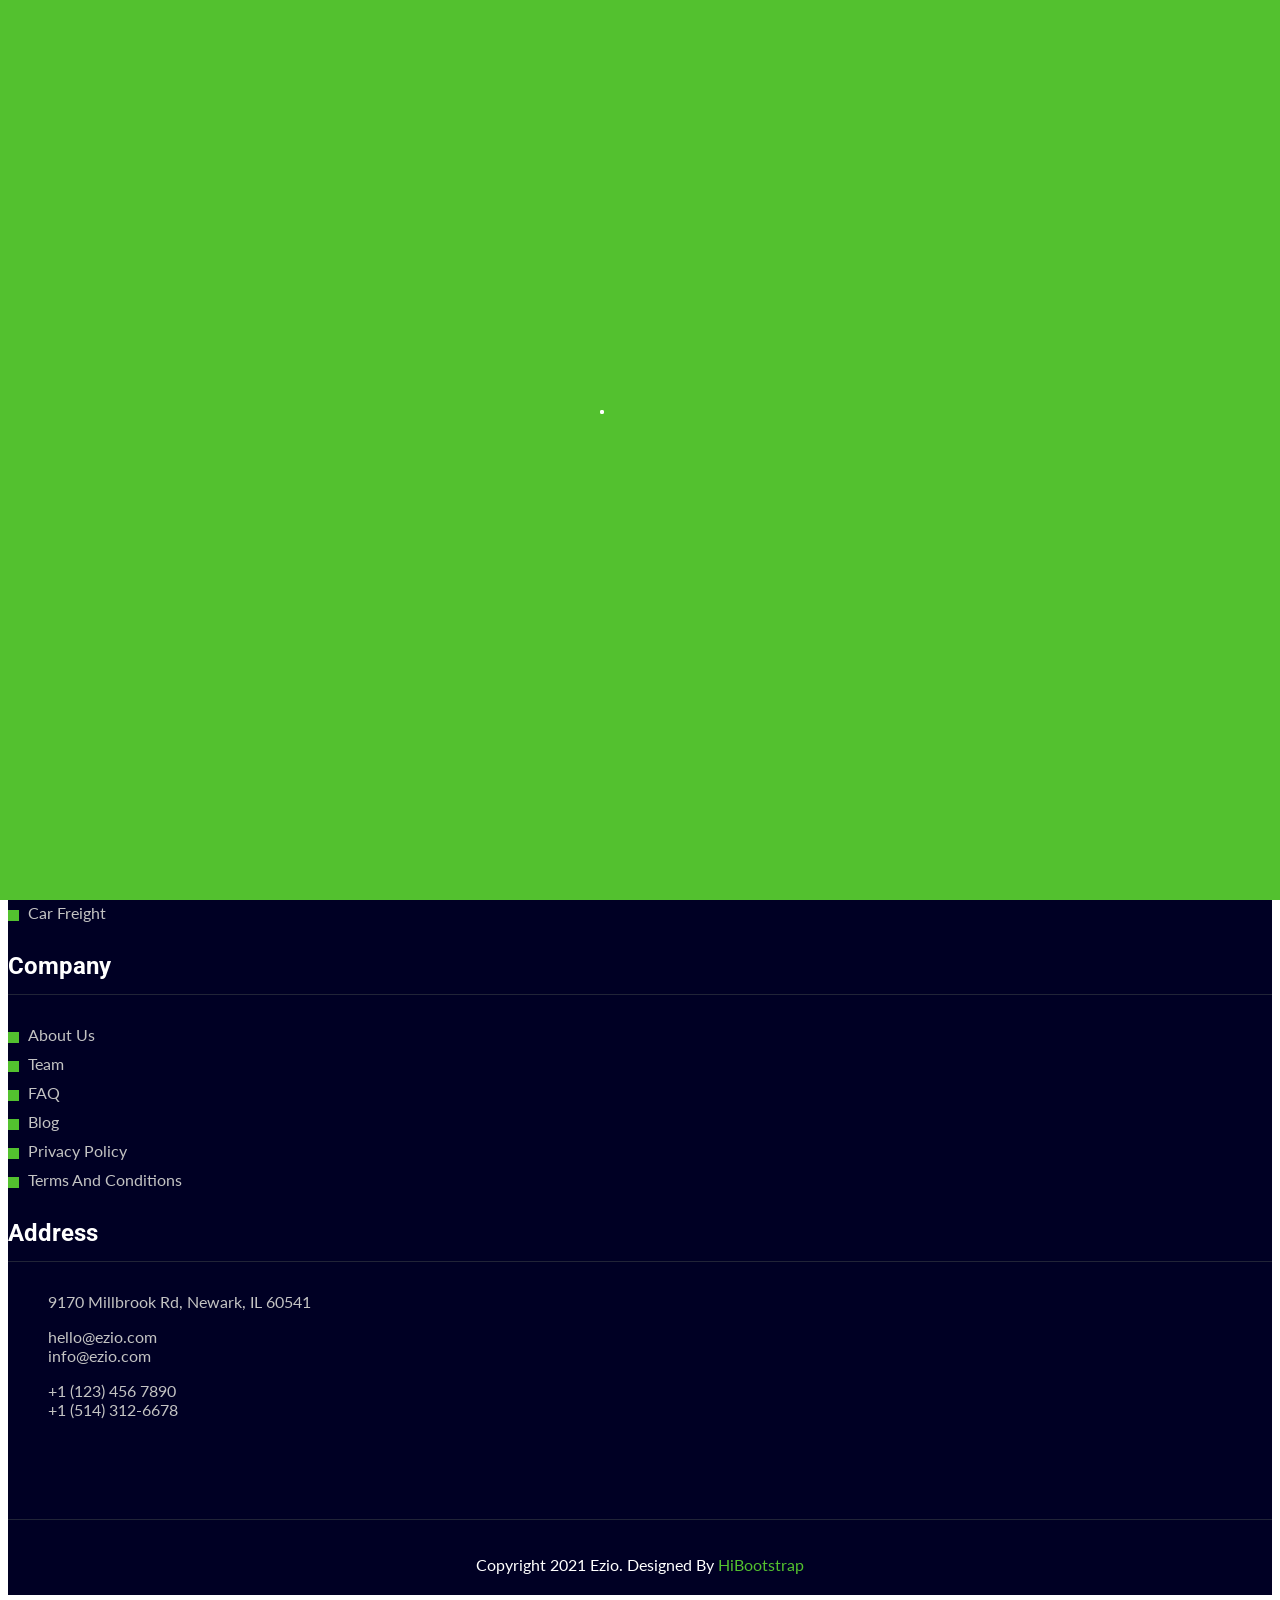
==== get-a-quote.html @ 96e4808f "Taylan Transport sitesi arsivden geri yuklendi" ====
<!doctype html>
<html lang="zxx">
    <head>
		<!-- Required meta tags -->
		<meta charset="utf-8">
		<meta name="viewport" content="width=device-width, initial-scale=1, shrink-to-fit=no">

		<!-- Bootstrap Min CSS --> 
		<link rel="stylesheet" href="assets/css/bootstrap.min.css">
		<!-- Owl Theme Default Min CSS --> 
		<link rel="stylesheet" href="assets/css/owl.theme.default.min.css">
		<!-- Owl Carousel Min CSS --> 
		<link rel="stylesheet" href="assets/css/owl.carousel.min.css">
		<!-- Animate Min CSS --> 
		<link rel="stylesheet" href="assets/css/animate.min.css">
		<!-- Boxicons Min CSS --> 
		<link rel="stylesheet" href="assets/css/boxicons.min.css"> 
		<!-- Magnific Popup Min CSS --> 
		<link rel="stylesheet" href="assets/css/magnific-popup.min.css"> 
		<!-- Flaticon CSS --> 
		<link rel="stylesheet" href="assets/css/flaticon.css">
		<!-- Meanmenu Min CSS -->
		<link rel="stylesheet" href="assets/css/meanmenu.min.css">
		<!-- Nice Select Min CSS -->
		<link rel="stylesheet" href="assets/css/nice-select.min.css">
		<!-- Odometer Min CSS-->
		<link rel="stylesheet" href="assets/css/odometer.min.css">
		<!-- Style CSS -->
		<link rel="stylesheet" href="assets/css/style.css">
		<!-- Responsive CSS -->
		<link rel="stylesheet" href="assets/css/responsive.css">
		
		<!-- Favicon -->
		<link rel="icon" type="image/png" href="assets/img/favicon.png">
		<!-- Title -->
		<title>Taylan Transpor - Logistics Company </title>
    </head>

    <body>
		<!-- Start Preloader Area -->
		<div class="preloader">
			<div class="lds-ripple">
				<div></div>
				<div></div>
			</div>
		</div>
		<!-- End Preloader Area -->
		
		<!-- Start Header Area -->
		<header class="header-area">
			<!-- Start Top Header -->
			<div class="top-header top-header-two">
				<div class="container">
					<div class="row align-items-center">
						<div class="col-lg-8 col-md-10">
							<ul class="header-left-content">
								<li>
									<i class="bx bx-home"></i>
									Budapest, Ócsai út, 1239 Hungary
								</li>
								<!--
									<li>
									<i class="bx bx-phone-call"></i>
									<a href="tel:+1-(123)-456-7890">+1 (123) 456 7890</a>
								</li> 
							     -->
								<li>
									<i class="bx bx-envelope"></i>
									<a href="mailto:info@taylantransport.com">info@taylantransport.com</a>
								</li>
							</ul>
						</div>

						<div class="col-lg-4 col-md-2">
							<div class="header-right-content">
								<ul class="flag-area">
									<li class="flag-item-top">
										<a href="#" class="flag-bar">
											<img src="assets/img/flag/en.png" alt="Image">
											<span>EN</span>
										</a>

										<ul class="flag-item-bottom">
											<li class="flag-item">
												<a href="#" class="flag-link">
													<img src="assets/img/flag/turkiye.png" alt="Image">
													TR 
												</a>
											</li>
											<li class="flag-item">
												<a href="#" class="flag-link">
													<img src="assets/img/flag/fr.png" alt="Image">
													FR
												</a>
											</li>
										</ul>
									</li>
								</ul>
							</div>
						</div>
					</div>
				</div>
			</div>
			<!-- Start Top Header -->
			
			<!-- Start Navbar Area -->
			<div class="navbar-area navbar-area-style-two">
				<div class="mobile-nav">
					<div class="container">
						<div class="mobile-menu">
							<div class="logo">
								<a href="index.html">
									<img src="assets/img/logo.png" alt="logo">
								</a>
							</div>
						</div>
					</div>
				</div>
	
				<div class="desktop-nav">
					<div class="container">
						<nav class="navbar navbar-expand-md navbar-light">
							<a class="navbar-brand" href="index.html">
								<img src="assets/img/logo.png" alt="logo">
							</a>
	
							<div class="collapse navbar-collapse mean-menu">
								<ul class="navbar-nav m-auto">
									<li class="nav-item">
										<a href="index.html" class="nav-link">Home</a>
									</li>
			
									<li class="nav-item">
										<a href="services-style-one.html" class="nav-link">Services</a>
									</li>
			
									<li class="nav-item">
										<a href="#" class="nav-link">
											Company
											<i class="bx bx-chevron-down"></i>
										</a>
			
										<ul class="dropdown-menu">
											<li class="nav-item">
												<a href="about-us.html" class="nav-link">About us</a>
											</li>
											<li class="nav-item">
												<a href="global-location.html" class="nav-link">Global Location</a>
											</li>
											<li class="nav-item">
												<a href="faq.html" class="nav-link">F.A.Q.</a>
											</li>
											<li class="nav-item">
												<a href="terms-conditions.html" class="nav-link">Terms & Conditions</a>
											</li>
										</ul>
									</li>
			
									
			
									
									<li class="nav-item">
										<a href="contact-us.html" class="nav-link">Contact Us</a>
									</li>
								</ul>
								
								<div class="others-option">
									<div class="get-quote">
										<a href="get-a-quote.html" class="default-btn">
											<span>Get A Quote</span>
										</a>
									</div>
								</div>
							</div>
						</nav>
					</div>
				</div>
	
				<div class="others-option-for-responsive">
					<div class="container">
						<div class="dot-menu">
							<div class="inner">
								<div class="circle circle-one"></div>
								<div class="circle circle-two"></div>
								<div class="circle circle-three"></div>
							</div>
						</div>
						
						<div class="container">
							<div class="option-inner">
								<div class="others-option justify-content-center d-flex align-items-center">
									<div class="get-quote">
										<a href="pricing-style-two.html" class="default-btn">
											<span>Get A Quote</span>
										</a>
									</div>
								</div>
							</div>
						</div>
					</div>
				</div>
			</div>
			<!-- End Navbar Area -->
		</header>
		<!-- End Header Area -->
<!-- Start Track Area -->

<section class="contact-info-area bg-color pt-100 pb-70">
	<div class="container">
		<div class="row">
				<form id="raque_contact_form" method="post">
					<label for="name">Name:</label>
					<input type="text" id="name" name="name" required>
					<br>
					<label for="company">Company:</label>
					<input type="text" id="company" name="company" required>
					<br>
					<label for="email">Email:</label>
					<input type="email" id="email" name="email" required>
					<br>
					<label for="product_info">Product Information:</label>
					<textarea id="product_info" name="product_info" required></textarea>
					<br>
					<label for="from_location">From Location:</label>
					<select id="from_location" name="from_location" required>
						<option value="">Select a location</option>
						<option value="paris">Paris</option>
						<option value="berlin">Berlin</option>
						<option value="london">London</option>
						<option value="rome">Rome</option>
					</select>
					<br>
					<label for="to_location">To Location:</label>
					<select id="to_location" name="to_location" required>
						<option value="">Select a location</option>
						<option value="paris">Paris</option>
						<option value="berlin">Berlin</option>
						<option value="london">London</option>
						<option value="rome">Rome</option>
					</select>
					<br>
					<label for="product_type">Product Type:</label>
					<select id="product_type" name="product_type" required>
						<option value="">Select a product type</option>
						<option value="ADR">ADR</option>
						<option value="FRIGO">FRIGO</option>
						<option value="normal">Normal</option>
					</select>
					<br><br>
					<input type="submit" id="submit" value="Submit">
				</form>
		
	</div>
	</div>
</section>
<!-- End Track Area -->
<!-- Start Footer Area -->
<footer class="footer-area pt-100 pb-70">
    <div class="container">
        <div class="row">
            <div class="col-lg-3 col-md-6">
                <div class="single-footer-widget">
                    <a href="index.html" class="logo">
                        <img src="assets/img/logo.png" alt="Image">
                    </a>

                    <p>Lorem ipsum dolor sit amet, consec tetur adipiscing elit, sed do eiusmod tempor incididunt ut labore et dolore magna aliqua consec.</p>

                    <ul class="social-icon">
                        <li>
                            <a href="#">
                                <i class="bx bxl-facebook"></i>
                            </a>
                        </li>
                        <li>
                            <a href="#">
                                <i class="bx bxl-instagram"></i>
                            </a>
                        </li>
                        <li>
                            <a href="#">
                                <i class="bx bxl-linkedin-square"></i>
                            </a>
                        </li>
                        <li>
                            <a href="#">
                                <i class="bx bxl-twitter"></i>
                            </a>
                        </li>
                    </ul>
                </div>
            </div>

            <div class="col-lg-3 col-md-6">
                <div class="single-footer-widget">
                    <h3>Services</h3>

                    <ul class="import-link">
                        <li>
                            <a href="#">Sea Freight</a>
                        </li>
                        <li>
                            <a href="#">Air Freight</a>
                        </li>
                        <li>
                            <a href="#">Road Freight</a>
                        </li>
                        <li>
                            <a href="#">Local Delivery</a>
                        </li>
                        <li>
                            <a href="#">Bus Freight</a>
                        </li>
                        <li>
                            <a href="#">Car Freight</a>
                        </li>
                    </ul>
                </div>
            </div>

            <div class="col-lg-3 col-md-6">
                <div class="single-footer-widget">
                    <h3>Company</h3>

                    <ul class="import-link">
                        <li>
                            <a href="about-us.html">About Us</a>
                        </li>
                        <li>
                            <a href="team.html">Team</a>
                        </li>
                        <li>
                            <a href="faq.html">FAQ</a>
                        </li>
                        <li>
                            <a href="blog-column-one.html">Blog</a>
                        </li>
                        <li>
                            <a href="privacy-policy.html">Privacy Policy</a>
                        </li>
                        <li>
                            <a href="terms-conditions.html">Terms And Conditions</a>
                        </li>
                    </ul>
                </div>
            </div>

            <div class="col-lg-3 col-md-6">
                <div class="single-footer-widget">
                    <h3>Address</h3>

                    <ul class="address">
                        <li class="location">
                            <i class="bx bxs-location-plus"></i>
                            9170 Millbrook Rd, Newark, IL 60541 
                        </li>
                        <li>
                            <i class="bx bxs-envelope"></i>
                            <a href="mailto:hello@ezio.com">hello@ezio.com</a>
                            <a href="mailto:info@ezio.com">info@ezio.com</a>
                        </li>
                        <li>
                            <i class="bx bxs-phone-call"></i>
                            <a href="tel:+1-(123)-456-7890">+1 (123) 456 7890</a>
                            <a href="tel:+1-(514)-312-6678">+1 (514) 312-6678</a>
                        </li>
                    </ul>
                </div>
            </div>
        </div>
		</div>
    </div>
</footer>
<!-- End Footer Area -->

<!-- Start Copy Right Area -->
<div class="copy-right-area">
    <div class="container">
        <p>
            Copyright <i class="bx bx-copyright"></i>2021 Ezio. Designed By
            <a href="https://hibootstrap.com/" target="_blank">HiBootstrap</a>
        </p>
    </div>
</div>
<!-- End Copy Right Area -->

<!-- Start Go Top Area -->
<div class="go-top">
    <i class="bx bx-chevrons-up"></i>
    <i class="bx bx-chevrons-up"></i>
</div>
<!-- End Go Top Area -->


<!-- Jquery Min JS -->
<script src="assets/js/jquery.min.js"></script>
<!-- Bootstrap Bundle Min JS -->
<script src="assets/js/bootstrap.bundle.min.js"></script>
<!-- Meanmenu Min JS -->
<script src="assets/js/meanmenu.min.js"></script>
<!-- Wow Min JS -->
<script src="assets/js/wow.min.js"></script>
<!-- Owl Carousel Min JS -->
<script src="assets/js/owl.carousel.min.js"></script>
<!-- Nice Select Min JS -->
<script src="assets/js/nice-select.min.js"></script>
<!-- Magnific Popup Min JS -->
<script src="assets/js/magnific-popup.min.js"></script>
<!-- Jarallax Min JS --> 
<script src="assets/js/jarallax.min.js"></script>
<!-- Appear Min JS --> 
<script src="assets/js/appear.min.js"></script>
<!-- Odometer Min JS --> 
<script src="assets/js/odometer.min.js"></script>
<!-- Smoothscroll Min JS --> 
<script src="assets/js/smoothscroll.min.js"></script>
<!-- Form Validator Min JS -->
<script src="assets/js/form-validator.min.js"></script>
<!-- Contact JS -->
<script src="assets/js/contact-form-script.js"></script>
<!-- Raque Contact Form -->
<script src="assets/js/raque_contact_form.js"></script>
<!-- Ajaxchimp Min JS -->
<script src="assets/js/ajaxchimp.min.js"></script>
<!-- Custom JS -->
<script src="assets/js/custom.js"></script>
</body>
</html>
---- assets/css/flaticon.css ----
/*
  	Flaticon icon font: Flaticon
  	Creation date: 30/09/2020 05:58
  	*/

@font-face {
  font-family: "Flaticon";
  src: url("../../assets/fonts/Flaticon.eot");
  src: url("../../assets/fonts/Flaticon.eot?#iefix") format("embedded-opentype"),
       url("../../assets/fonts/Flaticon.woff2") format("woff2"),
       url("../../assets/fonts/Flaticon.woff") format("woff"),
       url("../../assets/fonts/Flaticon.ttf") format("truetype"),
       url("../../assets/fonts/Flaticon.svg#Flaticon") format("svg");
  font-weight: normal;
  font-style: normal;
}

@media screen and (-webkit-min-device-pixel-ratio:0) {
    @font-face {
        font-family: "Flaticon";
        src: url("../../assets/fonts/Flaticon.svg#Flaticon") format("svg");
    }
}

[class^="flaticon-"]:before, [class*=" flaticon-"]:before,
[class^="flaticon-"]:after, [class*=" flaticon-"]:after {   
    font-family: Flaticon;
    font-style: normal;
}

.flaticon-24-hours-support:before { content: "\f100"; }
.flaticon-email:before { content: "\f101"; }
.flaticon-location:before { content: "\f102"; }
.flaticon-car:before { content: "\f103"; }
.flaticon-swimming-pool:before { content: "\f104"; }
.flaticon-left-arrow:before { content: "\f105"; }
.flaticon-right-arrow:before { content: "\f106"; }
.flaticon-play-button:before { content: "\f107"; }
.flaticon-user:before { content: "\f108"; }
.flaticon-calendar:before { content: "\f109"; }
.flaticon-airplane:before { content: "\f10a"; }
.flaticon-plastic-bottle:before { content: "\f10b"; }
.flaticon-road:before { content: "\f10c"; }
.flaticon-box:before { content: "\f10d"; }
.flaticon-support:before { content: "\f10e"; }
.flaticon-customer-service:before { content: "\f10f"; }
.flaticon-product-realise:before { content: "\f110"; }
.flaticon-worldwide:before { content: "\f111"; }
.flaticon-home:before { content: "\f112"; }
.flaticon-fast-delivery:before { content: "\f113"; }
.flaticon-fast-delivery-1:before { content: "\f114"; }
.flaticon-padlock:before { content: "\f115"; }
.flaticon-chronometer:before { content: "\f116"; }
.flaticon-payment-method:before { content: "\f117"; }
.flaticon-credit-card:before { content: "\f118"; }
.flaticon-time-management:before { content: "\f119"; }
.flaticon-warehouse:before { content: "\f11a"; }
.flaticon-affiliate-marketing:before { content: "\f11b"; }
.flaticon-package:before { content: "\f11c"; }
.flaticon-location-1:before { content: "\f11d"; }
.flaticon-truck:before { content: "\f11e"; }
.flaticon-shipped:before { content: "\f11f"; }
.flaticon-done:before { content: "\f120"; }
.flaticon-tick:before { content: "\f121"; }
.flaticon-boat:before { content: "\f122"; }
---- assets/css/style.css ----
/*
@File: Ezio Template Styles

* This file contains the styling for the actual template, this
is the file you need to edit to change the look of the template.

This files table contents are outlined below>>>>>

******************************************* 
** - DEFAULT AREA STYLE - **

** - Default Btn Area Style
** - Read More Area Style
** - Section Title Area Style

** - HOME PAGE STYLE - **

** - Header Area Style
** - Nav Area Style
** - Mobile Nav Area Style
** - Banner Area Style
** - About Area Style
** - Services Area Style
** - Choose Area Style
** - Counter Area Style
** - Pricing Area Style
** - Shipment Area Style
** - Testimonials Area Style
** - Client Area Style
** - Partner Area Style
** - Blog Area Style
** - Footer Top Area Style
** - Copy Right Area Style

** - OTHER STYLE AREA - **

** - Preloader Area Style
** - Go Top Style
** - Video wave Style
** - Section Title Area Style
** - Nice select Area

*******************************************
/*

/*
Default Style
============================*/
@import url("https://fonts.googleapis.com/css2?family=Lato:ital,wght@0,300;0,400;0,700;0,900;1,300;1,400&display=swap");
@import url("https://fonts.googleapis.com/css2?family=Roboto:ital,wght@0,400;0,500;0,700;0,900;1,100;1,300&display=swap");
body {
  font-size: 16px;
  font-family: "Lato", sans-serif;
  color: #555555;
}

a {
  -webkit-transition: all ease 0.5s;
  transition: all ease 0.5s;
  text-decoration: none;
  color: #555555;
}

a:hover {
  text-decoration: none;
  color: #53c12f;
}

a:focus {
  text-decoration: none;
}

button {
  outline: 0 !important;
  -webkit-box-shadow: none;
          box-shadow: none;
  border: none;
}

button:focus {
  -webkit-box-shadow: none;
          box-shadow: none;
}

.h1, .h2, .h3, .h4, .h5, .h6, h1, h2, h3, h4, h5, h6 {
  color: #000024;
  font-weight: 700;
  font-family: "Roboto", sans-serif;
}

.d-table {
  width: 100%;
  height: 100%;
}

.d-table-cell {
  vertical-align: middle;
}

p {
  font-size: 16px;
  margin-bottom: 15px;
  line-height: 1.8;
}

p:last-child {
  margin-bottom: 0;
}

img {
  max-width: 100%;
  height: auto;
}

.form-control {
  height: 50px;
  color: #53c12f;
  border: 1px solid #ebebeb;
  background-color: transparent;
  border-radius: 0;
  font-size: 16px;
  padding: 10px 20px;
  width: 100%;
}

.form-control::-webkit-input-placeholder {
  color: #676a6a;
}

.form-control:-ms-input-placeholder {
  color: #676a6a;
}

.form-control::-ms-input-placeholder {
  color: #676a6a;
}

.form-control::placeholder {
  color: #676a6a;
}

.form-control:focus {
  color: #000000;
  background-color: transparent;
  -webkit-box-shadow: unset;
          box-shadow: unset;
  outline: 0;
  border: 1px solid #53c12f;
}

.form-control:hover:focus, .form-control:focus {
  -webkit-box-shadow: unset;
          box-shadow: unset;
}

textarea.form-control {
  height: auto;
}

.ptb-100 {
  padding-top: 100px;
  padding-bottom: 100px;
}

.ptb-70 {
  padding-top: 70px;
  padding-bottom: 70px;
}

.pt-100 {
  padding-top: 100px;
}

.pb-100 {
  padding-bottom: 100px;
}

.pt-70 {
  padding-top: 70px;
}

.pb-70 {
  padding-bottom: 70px;
}

.mt-100 {
  margin-top: 100px;
}

.mt-minus-100 {
  margin-top: -100px;
}

.mt-30 {
  margin-top: 30px;
}

.mb-30 {
  margin-bottom: 30px;
}

/*
Bg-color Style*/
.bg-color {
  background-color: #f9fafb;
}

/*
Default Btn Area Style*/
.default-btn {
  font-size: 16px;
  color: #ffffff;
  padding: 15px 40px;
  line-height: 1;
  -webkit-transition: all ease 0.5s;
  transition: all ease 0.5s;
  text-align: center;
  background-color: #53c12f;
  position: relative;
  z-index: 1;
  overflow: hidden;
  display: inline-block;
  margin-bottom: -5px;
}

.default-btn span::before {
  content: "";
  position: absolute;
  top: 0;
  left: 0;
  background: -webkit-gradient(linear, left top, left bottom, from(#53c12f), to(transparent));
  background: linear-gradient(top, #53c12f, transparent);
  width: 2px;
  height: 100%;
}

.default-btn span::after {
  content: "";
  position: absolute;
  bottom: 0;
  right: 0;
  background: -webkit-gradient(linear, left bottom, left top, from(#53c12f), to(transparent));
  background: linear-gradient(bottom, #53c12f, transparent);
  width: 2px;
  height: 100%;
}

.default-btn::before {
  content: "";
  position: absolute;
  top: 0;
  left: 0;
  background: -webkit-gradient(linear, right top, left top, from(#53c12f), to(transparent));
  background: linear-gradient(right, #53c12f, transparent);
  width: 100%;
  height: 2px;
}

.default-btn::after {
  content: "";
  position: absolute;
  bottom: 0;
  left: 0;
  background: -webkit-gradient(linear, left top, right top, from(#53c12f), to(transparent));
  background: linear-gradient(left, #53c12f, transparent);
  width: 100%;
  height: 2px;
}

.default-btn:hover {
  background-color: #000024;
  color: #ffffff;
}

.default-btn:hover::before {
  -webkit-animation: right 2s linear infinite;
          animation: right 2s linear infinite;
}

.default-btn:hover::after {
  -webkit-animation: left 2s linear infinite;
          animation: left 2s linear infinite;
}

.default-btn:hover span::before {
  -webkit-animation: top 2s linear infinite;
          animation: top 2s linear infinite;
  -webkit-animation-delay: 1s;
          animation-delay: 1s;
}

.default-btn:hover span::after {
  -webkit-animation: bottom 2s linear infinite;
          animation: bottom 2s linear infinite;
  -webkit-animation-delay: 1s;
          animation-delay: 1s;
}

@-webkit-keyframes left {
  0% {
    -webkit-transform: translateX(100%);
            transform: translateX(100%);
  }
  100% {
    -webkit-transform: translateX(-100%);
            transform: translateX(-100%);
  }
}

@keyframes left {
  0% {
    -webkit-transform: translateX(100%);
            transform: translateX(100%);
  }
  100% {
    -webkit-transform: translateX(-100%);
            transform: translateX(-100%);
  }
}

@-webkit-keyframes right {
  0% {
    -webkit-transform: translateX(-100%);
            transform: translateX(-100%);
  }
  100% {
    -webkit-transform: translateX(100%);
            transform: translateX(100%);
  }
}

@keyframes right {
  0% {
    -webkit-transform: translateX(-100%);
            transform: translateX(-100%);
  }
  100% {
    -webkit-transform: translateX(100%);
            transform: translateX(100%);
  }
}

@-webkit-keyframes top {
  0% {
    -webkit-transform: translateY(100%);
            transform: translateY(100%);
  }
  100% {
    -webkit-transform: translateY(-100%);
            transform: translateY(-100%);
  }
}

@keyframes top {
  0% {
    -webkit-transform: translateY(100%);
            transform: translateY(100%);
  }
  100% {
    -webkit-transform: translateY(-100%);
            transform: translateY(-100%);
  }
}

@-webkit-keyframes bottom {
  0% {
    -webkit-transform: translateY(-100%);
            transform: translateY(-100%);
  }
  100% {
    -webkit-transform: translateY(100%);
            transform: translateY(100%);
  }
}

@keyframes bottom {
  0% {
    -webkit-transform: translateY(-100%);
            transform: translateY(-100%);
  }
  100% {
    -webkit-transform: translateY(100%);
            transform: translateY(100%);
  }
}

/*
Read More Btn Area Style*/
.read-more {
  font-weight: 600;
  font-size: 15px;
  color: #53c12f;
}

.read-more i {
  position: relative;
  position: relative;
  top: 1.7px;
  margin-left: 5px;
}

.read-more:hover {
  color: #53c12f;
  letter-spacing: 1px;
}

/*
Section Title Area Style*/
.section-title {
  max-width: 750px;
  margin: -5px auto 50px;
  text-align: center;
  position: relative;
}

.section-title span {
  font-size: 16px;
  display: block;
  margin-bottom: 15px;
  color: #53c12f;
  text-transform: uppercase;
}

.section-title h2 {
  font-size: 40px;
  margin-bottom: 15px;
  position: relative;
}

.section-title h2:last-child {
  margin-bottom: 0;
}

.section-title.white-title span {
  color: #53c12f;
}

.section-title.white-title h2 {
  color: #ffffff;
}

.section-title.white-title p {
  color: #ffffff;
}

/*
Header Area Style
======================================================*/
.header-area {
  position: absolute;
  top: 0;
  left: 0;
  right: 0;
  width: 100%;
  z-index: 999;
}

.top-header {
  background-color: #53c12f;
  padding-top: 10px;
  padding-bottom: 10px;
}

.top-header .header-left-content {
  line-height: 1;
  list-style: none;
  padding: 0;
  margin: 0;
}

.top-header .header-left-content li {
  display: inline-block;
  margin-right: 30px;
  color: #ffffff;
  font-size: 14px;
  position: relative;
  padding-left: 30px;
}

.top-header .header-left-content li:last-child {
  margin-right: 0;
}

.top-header .header-left-content li i {
  color: #ffffff;
  display: inline-block;
  margin-right: 10px;
  font-size: 18px;
  position: absolute;
  top: -2px;
  left: 0;
}

.top-header .header-left-content li a {
  display: block;
  font-weight: 400;
  font-size: 15px;
  color: #ffffff;
}

.top-header .header-left-content li a:hover {
  color: #000024;
}

.top-header .header-right-content {
  line-height: 1;
  text-align: right;
}

.top-header .header-right-content .flag-area {
  display: inline-block;
  list-style: none;
  padding: 0;
  margin: 0;
}

.top-header .header-right-content .flag-area .flag-item-top {
  position: relative;
}

.top-header .header-right-content .flag-area .flag-item-top .flag-bar img {
  width: 25px;
  border: 2px solid #ffffff;
  border-radius: 50%;
}

.top-header .header-right-content .flag-area .flag-item-top .flag-bar span {
  position: relative;
  top: 1px;
  color: #ffffff;
  -webkit-transition: all ease 0.5s;
  transition: all ease 0.5s;
  font-size: 15px;
  font-weight: 500;
  margin-left: 5px;
}

.top-header .header-right-content .flag-area .flag-item-top .flag-item-bottom {
  list-style: none;
  position: absolute;
  top: 50px;
  padding: 20px !important;
  -webkit-box-shadow: 0 0 20px 3px rgba(0, 0, 0, 0.05);
          box-shadow: 0 0 20px 3px rgba(0, 0, 0, 0.05);
  background-color: #ffffff;
  width: 150px;
  right: 0;
  -webkit-transition: all 0.3s ease-in-out;
  transition: all 0.3s ease-in-out;
  visibility: hidden;
  opacity: 0;
  z-index: 2;
  margin: 0;
  text-align: left;
}

.top-header .header-right-content .flag-area .flag-item-top .flag-item-bottom::before {
  content: "";
  position: absolute;
  width: 0;
  height: 0;
  content: "";
  border-top: 0;
  border-right: 8px solid transparent;
  border-bottom: 8px solid #ffffff;
  border-left: 8px solid transparent;
  top: -8px;
  right: 20px;
}

.top-header .header-right-content .flag-area .flag-item-top .flag-item-bottom .flag-item {
  margin-bottom: 15px;
}

.top-header .header-right-content .flag-area .flag-item-top .flag-item-bottom .flag-item:last-child {
  margin-bottom: 0;
}

.top-header .header-right-content .flag-area .flag-item-top .flag-item-bottom .flag-item .flag-link {
  color: #000024;
  display: block;
  font-size: 14px;
  font-weight: 600;
}

.top-header .header-right-content .flag-area .flag-item-top .flag-item-bottom .flag-item .flag-link img {
  width: 20px;
  margin-right: 5px;
  border-radius: 50%;
}

.top-header .header-right-content .flag-area .flag-item-top .flag-item-bottom .flag-item .flag-link:hover {
  color: #53c12f;
}

.top-header .header-right-content .flag-area .flag-item-top:hover .flag-item-bottom {
  visibility: visible;
  opacity: 1;
  top: 35px;
}

.top-header.top-header-two {
  border-radius: 0 0 10px 10px;
}

.top-header.top-header-three {
  overflow: hidden;
}

.top-header.top-header-three .header-left-content {
  position: relative;
}

.top-header.top-header-three .header-left-content::before {
  content: "";
  position: absolute;
  top: -50px;
  left: -420px;
  width: 1155px;
  height: 100px;
  background-color: #000024;
  -webkit-clip-path: polygon(0 0, 90% 0, 100% 100%, 0% 100%);
          clip-path: polygon(0 0, 90% 0, 100% 100%, 0% 100%);
}

.top-header.top-header-three .header-left-content li a:hover {
  color: #53c12f;
}

/*
Nav Area Style
======================================================*/
.navbar-area {
  -webkit-box-shadow: 0 0 20px 3px rgba(0, 0, 0, 0.05);
          box-shadow: 0 0 20px 3px rgba(0, 0, 0, 0.05);
  background-color: #ffffff;
}

.navbar-area .desktop-nav .navbar {
  position: inherit;
  padding: 0;
}

.navbar-area .desktop-nav .navbar .navbar-brand {
  font-size: inherit;
  line-height: 1;
  padding: 0;
}

.navbar-area .desktop-nav .navbar ul {
  padding-left: 0;
  list-style-type: none;
  margin-bottom: 0;
}

.navbar-area .desktop-nav .navbar .navbar-nav .nav-item {
  position: relative;
  padding: 0;
}

.navbar-area .desktop-nav .navbar .navbar-nav .nav-item a {
  font-size: 15px;
  font-weight: 600;
  color: #000024;
  -webkit-transition: all ease 0.5s;
  transition: all ease 0.5s;
  margin-left: 0;
  margin-right: 0;
  padding: 35px 0;
  position: relative;
  z-index: 1;
  margin: 0 15px;
}

.navbar-area .desktop-nav .navbar .navbar-nav .nav-item a i {
  font-size: 22px;
  line-height: 0;
  position: relative;
  top: 4px;
}

.navbar-area .desktop-nav .navbar .navbar-nav .nav-item a:hover {
  color: #53c12f;
}

.navbar-area .desktop-nav .navbar .navbar-nav .nav-item a.active {
  color: #53c12f;
}

.navbar-area .desktop-nav .navbar .navbar-nav .nav-item .dropdown-menu {
  position: absolute;
  top: 130%;
  left: 15px;
  opacity: 0;
  width: 250px;
  visibility: hidden;
  z-index: 99;
  display: block;
  padding: 0;
  background-color: #ffffff;
  border: none;
  border-radius: 0;
  -webkit-transition: all 0.2s ease-in-out;
  transition: all 0.2s ease-in-out;
  -webkit-box-shadow: 0 0 20px 3px rgba(0, 0, 0, 0.05);
          box-shadow: 0 0 20px 3px rgba(0, 0, 0, 0.05);
}

.navbar-area .desktop-nav .navbar .navbar-nav .nav-item .dropdown-menu li {
  position: relative;
  padding: 0;
}

.navbar-area .desktop-nav .navbar .navbar-nav .nav-item .dropdown-menu li a {
  font-size: 14px;
  color: #000024;
  position: relative;
  padding: 10px 15px;
  border-bottom: 1px dashed #eeeeee;
  margin-left: 0;
  margin-right: 0;
  text-transform: capitalize;
  display: block;
  font-weight: 600;
}

.navbar-area .desktop-nav .navbar .navbar-nav .nav-item .dropdown-menu li a i {
  float: right;
  top: 12px;
  -webkit-transition: all ease 0.5s;
  transition: all ease 0.5s;
  font-size: 20px;
}

.navbar-area .desktop-nav .navbar .navbar-nav .nav-item .dropdown-menu li a::before {
  content: "";
  position: absolute;
  bottom: -1px;
  left: 0;
  width: 0;
  height: 1px;
  background-color: #53c12f;
  -webkit-transition: all ease 0.5s;
  transition: all ease 0.5s;
}

.navbar-area .desktop-nav .navbar .navbar-nav .nav-item .dropdown-menu li a::after {
  content: "";
  position: absolute;
  bottom: 4px;
  left: 0;
  width: 0;
  height: 1px;
  background-color: #53c12f;
  -webkit-transition: all 1s;
  transition: all 1s;
}

.navbar-area .desktop-nav .navbar .navbar-nav .nav-item .dropdown-menu li a:hover {
  color: #53c12f;
  padding-left: 5px;
}

.navbar-area .desktop-nav .navbar .navbar-nav .nav-item .dropdown-menu li a:hover::before {
  width: 100%;
}

.navbar-area .desktop-nav .navbar .navbar-nav .nav-item .dropdown-menu li a:hover::after {
  width: 80%;
}

.navbar-area .desktop-nav .navbar .navbar-nav .nav-item .dropdown-menu li a.active {
  color: #53c12f;
}

.navbar-area .desktop-nav .navbar .navbar-nav .nav-item .dropdown-menu li a.active::before {
  width: 100%;
}

.navbar-area .desktop-nav .navbar .navbar-nav .nav-item .dropdown-menu li a.active::after {
  width: 80%;
}

.navbar-area .desktop-nav .navbar .navbar-nav .nav-item .dropdown-menu li .dropdown-menu {
  left: 100%;
  top: 0;
}

.navbar-area .desktop-nav .navbar .navbar-nav .nav-item .dropdown-menu li:last-child a {
  border-bottom: none;
}

.navbar-area .desktop-nav .navbar .navbar-nav .nav-item .dropdown-menu li .dropdown-menu {
  position: absolute;
  left: -98%;
  top: 20px !important;
  opacity: 0 !important;
  visibility: hidden !important;
}

.navbar-area .desktop-nav .navbar .navbar-nav .nav-item .dropdown-menu li .dropdown-menu li .dropdown-menu {
  position: absolute;
  right: -100%;
  top: 0;
  opacity: 0 !important;
  visibility: hidden !important;
}

.navbar-area .desktop-nav .navbar .navbar-nav .nav-item .dropdown-menu li .dropdown-menu li a {
  color: #000024;
  text-transform: capitalize;
  font-size: 14px;
  font-weight: 600;
}

.navbar-area .desktop-nav .navbar .navbar-nav .nav-item .dropdown-menu li .dropdown-menu li a:hover {
  color: #53c12f;
}

.navbar-area .desktop-nav .navbar .navbar-nav .nav-item .dropdown-menu li .dropdown-menu li a:focus {
  color: #53c12f;
}

.navbar-area .desktop-nav .navbar .navbar-nav .nav-item .dropdown-menu li .dropdown-menu li a.active {
  color: #53c12f;
}

.navbar-area .desktop-nav .navbar .navbar-nav .nav-item .dropdown-menu li:hover .dropdown-menu {
  opacity: 1 !important;
  visibility: visible !important;
  top: -4px !important;
}

.navbar-area .desktop-nav .navbar .navbar-nav .nav-item .dropdown-menu li:hover .dropdown-menu li:hover .dropdown-menu {
  opacity: 1 !important;
  visibility: visible !important;
  top: -20px !important;
}

.navbar-area .desktop-nav .navbar .navbar-nav .nav-item .dropdown-menu:last-child .dropdown-menu {
  left: auto;
  right: -100%;
}

.navbar-area .desktop-nav .navbar .navbar-nav .nav-item:hover ul {
  opacity: 1;
  visibility: visible;
  top: 92%;
}

.navbar-area .desktop-nav .navbar .others-option .get-quote {
  display: inline-block;
  position: relative;
  top: 0;
}

.navbar-area.is-sticky {
  position: fixed;
  top: 0;
  left: 0;
  width: 100%;
  z-index: 999;
  -webkit-box-shadow: 0 0 20px 3px rgba(0, 0, 0, 0.05);
          box-shadow: 0 0 20px 3px rgba(0, 0, 0, 0.05);
  background-color: #ffffff;
  -webkit-animation: 500ms ease-in-out 0s normal none 1 running fadeInDown;
          animation: 500ms ease-in-out 0s normal none 1 running fadeInDown;
  padding-top: 5px;
  padding-bottom: 5px;
}

.navbar-area.navbar-area-style-two {
  max-width: 1110px;
  margin: auto;
  border-radius: 0 0 10px 10px;
}

.navbar-area.navbar-area-style-two.is-sticky {
  max-width: 100%;
  border-radius: 0;
}

.mobile-nav {
  display: none;
}

/*
Others Option For Responsive Area Style
======================================================*/
.others-option-for-responsive {
  display: none;
}

.others-option-for-responsive .dot-menu {
  padding: 0 10px;
  height: 30px;
  cursor: pointer;
  z-index: 9991;
  position: absolute;
  right: 60px;
  top: -34px;
}

.others-option-for-responsive .dot-menu .inner {
  display: -webkit-box;
  display: -ms-flexbox;
  display: flex;
  -webkit-box-align: center;
      -ms-flex-align: center;
          align-items: center;
  height: 30px;
}

.others-option-for-responsive .dot-menu .inner .circle {
  height: 5px;
  width: 5px;
  border-radius: 100%;
  margin: 0 2px;
  -webkit-transition: all ease 0.5s;
  transition: all ease 0.5s;
  background-color: #000024;
}

.others-option-for-responsive .dot-menu:hover .inner .circle {
  background-color: #53c12f;
}

.others-option-for-responsive .container {
  position: relative;
}

.others-option-for-responsive .container .container {
  position: absolute;
  right: 0;
  top: 10px;
  max-width: 260px;
  margin-left: auto;
  opacity: 0;
  visibility: hidden;
  -webkit-transition: all ease 0.5s;
  transition: all ease 0.5s;
  -webkit-transform: scaleX(0);
          transform: scaleX(0);
  z-index: 2;
  padding-left: 15px;
  padding-right: 15px;
}

.others-option-for-responsive .container .container.active {
  opacity: 1;
  visibility: visible;
  -webkit-transform: scaleX(1);
          transform: scaleX(1);
}

/*
Banner Area Style
======================================================*/
.banner-area {
  background-position: center center;
  background-repeat: no-repeat;
  background-size: cover;
  height: 720px;
  position: relative;
  z-index: 1;
}

.banner-area.bg-1 {
  background-image: url(../../assets/img/banner/banner-bg-1.jpg);
}

.banner-area.bg-3 {
  background-image: url(../../assets/img/banner/banner-bg-3.jpg);
}

.banner-area.banner-area-two {
  overflow: hidden;
}

.banner-area.banner-area-two .background-video {
  position: absolute;
  bottom: 0;
  left: 0;
  width: auto;
  height: auto;
  min-width: 100%;
  min-height: 100%;
}

.banner-area.banner-area-two .banner-content {
  margin: 120px auto 0;
  text-align: center;
  z-index: 1;
  position: relative;
  max-width: 710px;
}

.banner-area.banner-area-two .banner-content .top-title {
  color: #ffffff;
}

.banner-area.banner-area-two .banner-content h1 {
  color: #ffffff;
}

.banner-area.banner-area-two .banner-content p {
  color: #ffffff;
}

.banner-area.banner-area-three {
  overflow: hidden;
}

.banner-area.banner-area-three::before {
  content: "";
  position: absolute;
  top: 0;
  left: 0;
  width: 100%;
  height: 100%;
  background-image: -webkit-gradient(linear, left top, right top, from(#ffffff), to(transparent));
  background-image: linear-gradient(to right, #ffffff, transparent);
  z-index: -1;
}

.banner-area .col-lg-3 {
  position: relative;
}

.banner-content {
  overflow: hidden;
  max-width: 680px;
  margin-right: auto;
  margin-top: 120px;
}

.banner-content .top-title {
  color: #53c12f;
  display: block;
  margin-bottom: 15px;
  text-transform: uppercase;
  font-size: 14px;
}

.banner-content h1 {
  font-size: 60px;
  font-weight: 900;
  margin-bottom: 35px;
  color: #000024;
}

.banner-content p {
  margin-bottom: 35px;
  font-size: 17px;
  color: #000024;
}

.banner-content .banner-btn .default-btn.active {
  margin-left: 30px;
  background-color: transparent;
  border: 1px solid #53c12f;
  color: #53c12f;
}

.banner-content .banner-btn .default-btn.active::before {
  opacity: 0;
}

.banner-content .banner-btn .default-btn.active::after {
  opacity: 0;
}

.banner-content .banner-btn .default-btn.active span::before {
  opacity: 0;
}

.banner-content .banner-btn .default-btn.active span::after {
  opacity: 0;
}

.banner-content .banner-btn .default-btn.active:hover {
  background-color: #000024;
  color: #ffffff;
  border-color: #000024;
}

.banner-content .banner-btn .default-btn.active:hover::before {
  opacity: 1;
}

.banner-content .banner-btn .default-btn.active:hover::after {
  opacity: 1;
}

.banner-content .banner-btn .default-btn.active:hover span::before {
  opacity: 1;
}

.banner-content .banner-btn .default-btn.active:hover span::after {
  opacity: 1;
}

.quote-price-content {
  background-color: rgba(3, 131, 255, 0.9);
  padding: 30px;
  margin-top: 150px;
}

.quote-price-content h3 {
  font-size: 30px;
  margin-bottom: 5px;
  color: #ffffff;
}

.quote-price-content p {
  color: #ffffff;
  margin-bottom: 20px;
}

.quote-price-content .courses-form .form-group label {
  color: #ffffff;
}

.quote-price-content .courses-form .form-group .nice-select {
  height: 50px;
  width: 100%;
  line-height: 48px;
  font-size: 13px;
  margin-bottom: 15px;
  padding-left: 20px;
  border-radius: 0;
  border-color: #dddddd;
  background-color: #ffffff;
}

.quote-price-content .courses-form .form-group .nice-select .option {
  color: #555555;
}

.quote-price-content .courses-form .form-group .nice-select span {
  text-align: left;
  font-weight: normal;
  font-size: 16px;
  margin-top: 0;
  color: #555555;
}

.quote-price-content .courses-form .form-group .nice-select::after {
  height: 8px;
  width: 8px;
  border-color: #555555;
  right: 20px;
}

.quote-price-content .courses-form .form-group .nice-select.open .list {
  height: 250px;
  overflow-y: scroll;
}

.quote-price-content .courses-form .default-btn {
  width: 100%;
  background-color: #000024;
  border: 1px solid #53c12f;
  color: #53c12f;
  margin-top: 15px;
}

.quote-price-content .courses-form .default-btn::before {
  opacity: 0;
}

.quote-price-content .courses-form .default-btn::after {
  opacity: 0;
}

.quote-price-content .courses-form .default-btn span::before {
  opacity: 0;
}

.quote-price-content .courses-form .default-btn span::after {
  opacity: 0;
}

.quote-price-content .courses-form .default-btn:hover {
  background-color: #000024;
  color: #ffffff;
}

.quote-price-content .courses-form .default-btn:hover::before {
  opacity: 1;
}

.quote-price-content .courses-form .default-btn:hover::after {
  opacity: 1;
}

.quote-price-content .courses-form .default-btn:hover span::before {
  opacity: 1;
}

.quote-price-content .courses-form .default-btn:hover span::after {
  opacity: 1;
}

/*
About Area Style
======================================================*/
.about-img {
  margin-bottom: 30px;
  position: relative;
}

.about-img .experience {
  text-align: center;
  background-color: #53c12f;
  -webkit-box-shadow: 0 0 20px 3px rgba(0, 0, 0, 0.05);
          box-shadow: 0 0 20px 3px rgba(0, 0, 0, 0.05);
  display: inline-block;
  padding: 10px;
  position: absolute;
  bottom: 108px;
  right: -130px;
  -webkit-transform: rotate(-90deg);
          transform: rotate(-90deg);
}

.about-img .experience h2 {
  font-size: 20px;
  text-transform: uppercase;
  margin-bottom: 0;
  color: #ffffff;
}

.about-content {
  margin-left: 30px;
  margin-top: -5px;
  margin-bottom: 30px;
}

.about-content .top-title {
  color: #53c12f;
  display: block;
  margin-bottom: 15px;
  text-transform: uppercase;
  font-size: 14px;
}

.about-content h2 {
  font-size: 40px;
  margin-bottom: 25px;
}

.about-content p {
  margin-bottom: 20px;
}

.about-content ul {
  padding: 0;
  list-style-type: none;
  line-height: 1;
}

.about-content ul li {
  font-weight: 600;
  margin-bottom: 25px;
  position: relative;
  padding-left: 30px;
}

.about-content ul li i {
  position: absolute;
  top: -1px;
  left: 0;
  font-size: 20px;
  width: 20px;
  height: 20px;
  line-height: 20px;
  border-radius: 50%;
  background-color: #6db3f8;
  text-align: center;
  color: #ffffff;
}

.about-content ul li:last-child {
  margin-bottom: 0;
}

.about-content .default-btn {
  margin-top: 30px;
}

/*
Services Area Style
======================================================*/
.services-area-two .single-services-box {
  position: relative;
  padding: 0;
}

.services-area-two .single-services-box::before {
  content: "";
  position: absolute;
  bottom: 0;
  left: 0;
  width: 100%;
  height: 2px;
  background-color: #53c12f;
  -webkit-transition: all ease 0.5s;
  transition: all ease 0.5s;
}

.services-area-two .single-services-box .services-content {
  position: relative;
  padding: 30px;
}

.services-area-two .single-services-box:hover::before {
  -webkit-transform: scale(0);
          transform: scale(0);
}

.single-services-box {
  padding: 30px;
  text-align: center;
  -webkit-box-shadow: 0 0 20px 3px rgba(0, 0, 0, 0.05);
          box-shadow: 0 0 20px 3px rgba(0, 0, 0, 0.05);
  margin-bottom: 30px;
  -webkit-transition: all ease 0.5s;
  transition: all ease 0.5s;
}

.single-services-box i {
  font-size: 50px;
  background-color: rgba(0, 123, 255, 0.25);
  color: #53c12f;
  width: 80px;
  height: 80px;
  line-height: 80px;
  text-align: center;
  display: inline-block;
  border-radius: 50%;
  margin-bottom: 20px;
  -webkit-transition: all ease 0.5s;
  transition: all ease 0.5s;
}

.single-services-box h3 {
  font-size: 22px;
  margin-bottom: 15px;
}

.single-services-box h3 a {
  color: #000024;
}

.single-services-box h3 a:hover {
  color: #53c12f;
}

.single-services-box:hover {
  -webkit-transform: translateY(-5px);
          transform: translateY(-5px);
}

.single-services-box:hover i {
  -webkit-transform: rotateX(-360deg);
          transform: rotateX(-360deg);
}

/*
Choose Area Style
======================================================*/
.choose-us-area-three .single-choose-us-box {
  margin-bottom: 30px;
  text-align: center;
}

.choose-us-area-three .choose-us-content p {
  margin-bottom: 35px;
}

.choose-us-content {
  margin-bottom: 30px;
}

.choose-us-content .top-title {
  color: #53c12f;
  display: block;
  margin-bottom: 15px;
  text-transform: uppercase;
  font-size: 14px;
}

.choose-us-content h2 {
  font-size: 38px;
  margin-bottom: 25px;
}

.choose-us-content p {
  margin-bottom: 40px;
}

.choose-us-content .single-choose-us-box {
  background-color: #eef9ff;
  padding: 20px;
}

.choose-us-content .single-choose-us-box i {
  font-size: 40px;
  color: #53c12f;
  display: block;
  margin-bottom: 10px;
  line-height: 1;
}

.choose-us-content .single-choose-us-box span {
  font-size: 16px;
  font-weight: 600;
}

.choose-us-content .single-choose-us-box.bg-color-1 {
  background-color: #fff7ea;
}

.choose-us-content .single-choose-us-box.bg-color-2 {
  background-color: #fff1f1;
}

.choose-us-content .choose-us-slider .owl-dots {
  margin-top: 25px !important;
  line-height: 1;
}

.choose-us-content .choose-us-slider .owl-dots .owl-dot span {
  width: 16px;
  height: 16px;
  margin: 0 4px;
  background: transparent;
  border: 1px solid #53c12f;
  border-radius: 50%;
  -webkit-transition: 0.5s;
  transition: 0.5s;
  position: relative;
}

.choose-us-content .choose-us-slider .owl-dots .owl-dot:hover span {
  border-color: #53c12f;
}

.choose-us-content .choose-us-slider .owl-dots .owl-dot:hover span::before {
  background-color: #53c12f;
}

.choose-us-content .choose-us-slider .owl-dots .owl-dot.active span {
  border-color: #53c12f;
  position: relative;
}

.choose-us-content .choose-us-slider .owl-dots .owl-dot.active span::before {
  content: '';
  position: absolute;
  left: 0;
  top: 0;
  right: 0;
  bottom: 0;
  background-color: #53c12f;
  -webkit-transition: 0.5s;
  transition: 0.5s;
  border-radius: 50%;
  margin: 3px;
}

.choose-us-img {
  margin-bottom: 30px;
}

/*
Counter Area Style
======================================================*/
.single-counter {
  border: none;
  -webkit-box-shadow: 0 0 20px 3px rgba(0, 0, 0, 0.05);
          box-shadow: 0 0 20px 3px rgba(0, 0, 0, 0.05);
  padding: 30px;
  -webkit-transition: all ease 0.5s;
  transition: all ease 0.5s;
  background-color: #ffffff;
  text-align: center;
  margin-bottom: 30px;
}

.single-counter i {
  width: 70px;
  height: 70px;
  line-height: 70px;
  font-size: 40px;
  border-radius: 50%;
  color: #53c12f;
  background-color: rgba(0, 123, 255, 0.25);
  display: inline-block;
  margin: 0 auto 18px;
}

.single-counter p {
  color: #53c12f;
  font-size: 18px;
}

.single-counter:hover {
  -webkit-transform: translateY(-5px);
          transform: translateY(-5px);
}

/*
Pricing Area Style
======================================================*/
.pricing-area-two .single-pricing-box {
  overflow: hidden;
}

.pricing-area-two .single-pricing-box ul {
  margin-bottom: 0;
  margin-top: 30px;
}

.pricing-area-two .single-pricing-box .quality {
  padding: 5px 40px;
  width: auto;
  top: 10px;
  right: -33px;
  -webkit-transform: rotate(45deg);
          transform: rotate(45deg);
}

.pricing-area-two .single-pricing-box .quality::before {
  display: none;
}

.single-pricing-box {
  padding: 30px;
  -webkit-box-shadow: 0 0 20px 3px rgba(0, 0, 0, 0.05);
          box-shadow: 0 0 20px 3px rgba(0, 0, 0, 0.05);
  background-color: #ffffff;
  text-align: left;
  margin-bottom: 30px;
  position: relative;
  -webkit-transition: all ease 0.5s;
  transition: all ease 0.5s;
}

.single-pricing-box h3 {
  font-size: 20px;
}

.single-pricing-box h2 {
  font-size: 60px;
  color: #53c12f;
  margin-bottom: 20px;
}

.single-pricing-box h2 sub {
  font-size: 20px;
}

.single-pricing-box ul {
  padding: 0;
  list-style-type: none;
  margin-bottom: 30px;
}

.single-pricing-box ul li {
  margin-bottom: 15px;
  font-size: 16px;
  font-weight: 600;
  position: relative;
  padding-left: 30px;
}

.single-pricing-box ul li:last-child {
  margin-bottom: 0;
}

.single-pricing-box ul li i {
  width: 18px;
  height: 18px;
  line-height: 17px;
  border: 1px solid #53c12f;
  color: #53c12f;
  display: inline-block;
  text-align: center;
  margin-right: 10px;
  position: relative;
  top: 1px;
  position: absolute;
  top: 4px;
  left: 0;
}

.single-pricing-box .quality {
  position: absolute;
  top: 0;
  right: 0;
  background-color: #53c12f;
  color: #ffffff;
  padding: 12px 10px 40px;
  font-weight: 600;
  font-size: 16px;
  width: 65px;
  overflow: hidden;
  text-align: center;
}

.single-pricing-box .quality::before {
  content: "";
  position: absolute;
  bottom: -40px;
  left: 0;
  right: 0;
  margin: auto;
  background-color: #ffffff;
  z-index: 1;
  width: 60px;
  height: 60px;
  -webkit-transform: rotate(45deg);
          transform: rotate(45deg);
}

.single-pricing-box:hover {
  -webkit-transform: translateY(-5px);
          transform: translateY(-5px);
}

/*
Shipment Area Style
======================================================*/
.shipment-area {
  background-image: url(../../assets/img/shipment-bg.jpg);
  background-position: center center;
  background-repeat: no-repeat;
  background-size: cover;
  position: relative;
  z-index: 1;
}

.shipment-area::before {
  content: "";
  position: absolute;
  top: 0;
  left: 0;
  width: 100%;
  height: 100%;
  background-color: #000000;
  opacity: 0.7;
  z-index: -1;
}

.shipment-content {
  text-align: center;
  max-width: 700px;
  margin: auto;
}

.shipment-content .top-title {
  color: #53c12f;
  display: block;
  margin-bottom: 15px;
  text-transform: uppercase;
  font-size: 14px;
}

.shipment-content h2 {
  font-size: 40px;
  margin-bottom: 20px;
  color: #ffffff;
}

.shipment-content p {
  margin-bottom: 30px;
  color: #ffffff;
}

.shipment-content .shipment-btn .default-btn.active {
  margin-left: 30px;
  background-color: transparent;
  border: 1px solid #53c12f;
  color: #53c12f;
}

.shipment-content .shipment-btn .default-btn.active::before {
  opacity: 0;
}

.shipment-content .shipment-btn .default-btn.active::after {
  opacity: 0;
}

.shipment-content .shipment-btn .default-btn.active span::before {
  opacity: 0;
}

.shipment-content .shipment-btn .default-btn.active span::after {
  opacity: 0;
}

.shipment-content .shipment-btn .default-btn.active:hover {
  background-color: #000024;
  color: #ffffff;
  border-color: #000024;
}

.shipment-content .shipment-btn .default-btn.active:hover::before {
  opacity: 1;
}

.shipment-content .shipment-btn .default-btn.active:hover::after {
  opacity: 1;
}

.shipment-content .shipment-btn .default-btn.active:hover span::before {
  opacity: 1;
}

.shipment-content .shipment-btn .default-btn.active:hover span::after {
  opacity: 1;
}

/*
Testimonials Area Style
======================================================*/
.testimonials-page .single-testimonials {
  opacity: 1;
  margin-top: 0;
}

.single-testimonials {
  text-align: center;
  background-color: #ffffff;
  -webkit-box-shadow: 0 0 20px 3px rgba(0, 0, 0, 0.05);
          box-shadow: 0 0 20px 3px rgba(0, 0, 0, 0.05);
  padding: 30px;
  margin-top: 30px;
  margin-bottom: 30px;
  opacity: 0.3;
  -webkit-transition: all ease 0.5s;
  transition: all ease 0.5s;
}

.single-testimonials img {
  width: 90px;
  height: 90px;
  border: 2px solid #53c12f;
  padding: 3px;
  border-radius: 50%;
  margin: 0 auto 25px;
}

.single-testimonials h3 {
  margin-bottom: 18px;
  font-size: 22px;
}

.single-testimonials p {
  margin-bottom: 20px;
}

.single-testimonials h4 {
  font-size: 18px;
  margin-bottom: 5px;
}

.single-testimonials span {
  color: #53c12f;
}

.testimonials-slider .owl-item.active.center .single-testimonials {
  opacity: 1;
}

.testimonials-slider .owl-dots {
  margin-top: 25px !important;
  line-height: 1;
}

.testimonials-slider .owl-dots .owl-dot span {
  width: 16px;
  height: 16px;
  margin: 0 4px;
  background: transparent;
  border: 1px solid #53c12f;
  border-radius: 50%;
  -webkit-transition: all ease 0.5s;
  transition: all ease 0.5s;
  position: relative;
}

.testimonials-slider .owl-dots .owl-dot:hover span {
  border-color: #53c12f;
  background-color: transparent;
}

.testimonials-slider .owl-dots .owl-dot:hover span::before {
  background-color: #53c12f;
}

.testimonials-slider .owl-dots .owl-dot.active span {
  border-color: #53c12f;
  background-color: transparent;
  position: relative;
}

.testimonials-slider .owl-dots .owl-dot.active span::before {
  content: '';
  position: absolute;
  left: 0;
  top: 0;
  right: 0;
  bottom: 0;
  background-color: #53c12f;
  -webkit-transition: all ease 0.5s;
  transition: all ease 0.5s;
  border-radius: 50%;
  margin: 3px;
}

.testimonials-slider .owl-item img {
  width: auto;
}

/*
Client Area Style
======================================================*/
.testimonials-area-two .owl-carousel .owl-item img {
  width: 90px;
  margin: auto;
}

.single-testimonials-two {
  background-color: #000024;
  text-align: center;
  padding: 0 30px 30px 30px;
  border-radius: 4px;
  -webkit-box-shadow: 0 0 20px 3px rgba(0, 0, 0, 0.05);
          box-shadow: 0 0 20px 3px rgba(0, 0, 0, 0.05);
  margin-bottom: 30px;
  margin-top: 30px;
  position: relative;
  z-index: 1;
  -webkit-transition: all ease 0.5s;
  transition: all ease 0.5s;
}

.single-testimonials-two img {
  border-radius: 50%;
  margin-bottom: -30px !important;
  position: relative;
  top: -30px;
  width: unset;
}

.single-testimonials-two h3 {
  margin-top: 20px;
  margin-bottom: 5px;
  color: #ffffff;
  font-size: 22px;
}

.single-testimonials-two span {
  margin-bottom: 10px;
  display: block;
  color: #ffffff;
}

.single-testimonials-two p {
  color: #ffffff;
}

.single-testimonials-two ul {
  line-height: 1;
  padding: 0;
  margin: 0;
  list-style-type: none;
}

.single-testimonials-two ul li {
  display: inline-block;
  padding: 0 3px;
}

.single-testimonials-two ul li i {
  color: #ffc107;
}

.single-testimonials-two .quotes {
  position: absolute;
  top: 0;
  left: 0;
  width: 100%;
  height: 100%;
  -webkit-box-pack: center;
      -ms-flex-pack: center;
          justify-content: center;
  -webkit-box-align: center;
      -ms-flex-align: center;
          align-items: center;
  display: -webkit-box;
  display: -ms-flexbox;
  display: flex;
  color: #8383a7;
  font-size: 90px;
  z-index: -1;
  opacity: 0.3;
}

/*
Partner Area Style
======================================================*/
.partner-area .owl-carousel .owl-item img {
  width: auto;
  margin: auto;
}

/*
Blog Area Style
======================================================*/
.blog-area-two .single-blog-post {
  margin-left: 0;
  margin-right: 0;
}

.single-blog-post {
  margin-bottom: 30px;
  background-color: #ffffff;
  -webkit-box-shadow: 0 0 20px 3px rgba(0, 0, 0, 0.05);
          box-shadow: 0 0 20px 3px rgba(0, 0, 0, 0.05);
  margin-left: 15px;
  margin-right: 15px;
}

.single-blog-post .post-image {
  position: relative;
  overflow: hidden;
}

.single-blog-post .post-image a {
  display: block;
}

.single-blog-post .post-image a img {
  -webkit-transition: all ease 0.5s;
  transition: all ease 0.5s;
}

.single-blog-post .blog-content {
  padding: 25px;
}

.single-blog-post .blog-content .date {
  color: #53c12f;
  font-size: 14px;
  margin-bottom: 10px;
  margin-top: -4px;
  display: inline-block;
}

.single-blog-post .blog-content .date i {
  font-size: 16px;
  margin-right: 5px;
  position: relative;
  top: 2px;
}

.single-blog-post .blog-content h3 a {
  margin-bottom: 5px;
  font-size: 22px;
  color: #000024;
  display: inline-block;
  line-height: 1.4;
}

.single-blog-post .blog-content p {
  margin-bottom: 0;
}

.single-blog-post .blog-content .default-btn {
  margin-top: 25px;
}

.single-blog-post:hover h3 a {
  color: #53c12f;
}

.single-blog-post:hover .post-image a img {
  -webkit-transform: scale(1.3) rotate(4deg);
          transform: scale(1.3) rotate(4deg);
}

.blog-slider .owl-dots {
  margin-top: 25px !important;
  line-height: 1;
}

.blog-slider .owl-dots .owl-dot span {
  width: 16px;
  height: 16px;
  margin: 0 4px;
  background: transparent;
  border: 1px solid #53c12f;
  border-radius: 50%;
  -webkit-transition: all ease 0.5s;
  transition: all ease 0.5s;
  position: relative;
}

.blog-slider .owl-dots .owl-dot:hover span {
  border-color: #53c12f;
  background-color: transparent;
}

.blog-slider .owl-dots .owl-dot:hover span::before {
  background-color: #53c12f;
}

.blog-slider .owl-dots .owl-dot.active span {
  border-color: #53c12f;
  background-color: transparent;
  position: relative;
}

.blog-slider .owl-dots .owl-dot.active span::before {
  content: '';
  position: absolute;
  left: 0;
  top: 0;
  right: 0;
  bottom: 0;
  background-color: #53c12f;
  -webkit-transition: all ease 0.5s;
  transition: all ease 0.5s;
  border-radius: 50%;
  margin: 3px;
}

/*
Footer Top Area Style
======================================================*/
.footer-area {
  background-color: #000024;
}

.single-footer-widget {
  margin-bottom: 30px;
}

.single-footer-widget .logo {
  margin-bottom: 20px;
  display: inline-block;
}

.single-footer-widget p {
  margin-bottom: 20px;
  color: #c3c3c3;
}

.single-footer-widget .social-icon {
  line-height: 1;
  padding: 0;
  margin: 0;
  list-style-type: none;
}

.single-footer-widget .social-icon li {
  display: inline-block;
  margin-right: 5px;
}

.single-footer-widget .social-icon li a i {
  width: 30px;
  height: 30px;
  line-height: 28px;
  border: 1px solid #53c12f;
  color: #ffffff;
  text-align: center;
  -webkit-transition: all ease 0.5s;
  transition: all ease 0.5s;
}

.single-footer-widget .social-icon li a:hover {
  -webkit-transform: translateY(-2px);
          transform: translateY(-2px);
}

.single-footer-widget .social-icon li a:hover i {
  background-color: #53c12f;
}

.single-footer-widget h3 {
  color: #ffffff;
  font-size: 24px;
  margin-bottom: 30px;
  padding-bottom: 15px;
  position: relative;
}

.single-footer-widget h3::before {
  content: "";
  position: absolute;
  bottom: 0;
  left: 0;
  width: 100%;
  height: 1px;
  background-color: #212437;
}

.single-footer-widget .address {
  padding: 0;
  margin: 0;
  list-style-type: none;
}

.single-footer-widget .address .location {
  padding-left: 40px;
  position: relative;
}

.single-footer-widget .address .location i {
  position: absolute;
  color: #53c12f;
  left: 0;
  top: 5px;
  font-size: 25px;
}

.single-footer-widget .address li {
  padding-left: 40px;
  position: relative;
  margin-bottom: 16px;
  color: #c3c3c3;
}

.single-footer-widget .address li a {
  display: block;
  color: #c3c3c3;
}

.single-footer-widget .address li a:hover {
  color: #53c12f;
}

.single-footer-widget .address li:last-child {
  margin-bottom: 0;
}

.single-footer-widget .address li i {
  position: absolute;
  color: #53c12f;
  left: 0;
  top: 5px;
  font-size: 25px;
}

.single-footer-widget .import-link {
  padding: 0;
  margin: 0;
  list-style-type: none;
}

.single-footer-widget .import-link li {
  margin-bottom: 10px;
  position: relative;
  padding-left: 20px;
}

.single-footer-widget .import-link li::before {
  content: "";
  position: absolute;
  top: 7px;
  left: 0;
  width: 11px;
  height: 11px;
  background-color: #53c12f;
  -webkit-transition: all ease 0.5s;
  transition: all ease 0.5s;
}

.single-footer-widget .import-link li a {
  color: #c3c3c3;
}

.single-footer-widget .import-link li:last-child {
  margin-bottom: 0;
}

.single-footer-widget .import-link li:hover::before {
  border-radius: 50%;
}

.single-footer-widget .import-link li:hover a {
  color: #53c12f;
}

/*
Copy Right Area Style
======================================================*/
.copy-right-area {
  background-color: #000024;
  border-top: 1px solid #212437;
  padding-top: 15px;
  padding-bottom: 15px;
  text-align: center;
}

.copy-right-area p {
  color: #ffffff;
}

.copy-right-area p a {
  color: #53c12f;
}

.copy-right-area p i {
  position: relative;
  top: 1px;
}

/*
Feature Area Style
======================================================*/
.single-feature-box {
  padding: 30px;
  text-align: center;
  -webkit-box-shadow: 0 0 20px 3px rgba(0, 0, 0, 0.05);
          box-shadow: 0 0 20px 3px rgba(0, 0, 0, 0.05);
  margin-bottom: 30px;
  -webkit-transition: all ease 0.5s;
  transition: all ease 0.5s;
}

.single-feature-box i {
  font-size: 50px;
  background-color: rgba(0, 123, 255, 0.25);
  color: #53c12f;
  width: 80px;
  height: 80px;
  line-height: 80px;
  text-align: center;
  display: inline-block;
  border-radius: 50%;
  margin-bottom: 20px;
  -webkit-transition: all ease 0.5s;
  transition: all ease 0.5s;
}

.single-feature-box h3 {
  font-size: 22px;
  margin-bottom: 15px;
}

.single-feature-box:hover {
  -webkit-transform: translateY(-5px);
          transform: translateY(-5px);
}

.single-feature-box:hover i {
  -webkit-transform: rotateX(-360deg);
          transform: rotateX(-360deg);
}

/*
Team Area Style
======================================================*/
.single-team-member {
  -webkit-transition: all ease 0.5s;
  transition: all ease 0.5s;
  margin-bottom: 30px;
}

.single-team-member .team-content {
  background-color: #000024;
  -webkit-box-shadow: 0 0 20px 3px rgba(0, 0, 0, 0.05);
          box-shadow: 0 0 20px 3px rgba(0, 0, 0, 0.05);
  padding: 30px;
  margin-left: 30px;
  position: relative;
  -webkit-transition: all ease 0.5s;
  transition: all ease 0.5s;
  margin-top: -30px;
}

.single-team-member .team-content span {
  display: block;
  margin-bottom: 10px;
  color: #ffffff;
  font-size: 14px;
}

.single-team-member .team-content h3 {
  margin-bottom: 0;
  color: #ffffff;
  font-size: 22px;
}

.single-team-member .team-content .team-social .control {
  width: 40px;
  height: 40px;
  line-height: 43px;
  -webkit-box-shadow: 0 0 20px 3px rgba(0, 0, 0, 0.05);
          box-shadow: 0 0 20px 3px rgba(0, 0, 0, 0.05);
  background-color: #ffffff;
  font-size: 20px;
  text-align: center;
  position: absolute;
  top: 38px;
  right: 30px;
  color: #53c12f;
}

.single-team-member .team-content .team-social ul {
  list-style-type: none;
  padding: 0;
  margin: 0;
  position: absolute;
  top: -122px;
  right: 30px;
  opacity: 0;
  -webkit-transition: all ease 0.5s;
  transition: all ease 0.5s;
}

.single-team-member .team-content .team-social ul li a i {
  width: 40px;
  height: 40px;
  line-height: 40px;
  -webkit-box-shadow: 0 0 20px 3px rgba(0, 0, 0, 0.05);
          box-shadow: 0 0 20px 3px rgba(0, 0, 0, 0.05);
  background-color: #ffffff;
  font-size: 20px;
  text-align: center;
  border-bottom: 1px solid #eeeeee;
  -webkit-transition: all ease 0.5s;
  transition: all ease 0.5s;
}

.single-team-member .team-content .team-social ul li:nth-child(4) a i {
  -webkit-transform: translateY(40px);
          transform: translateY(40px);
}

.single-team-member .team-content .team-social ul li:nth-child(3) a i {
  -webkit-transform: translateY(80px);
          transform: translateY(80px);
}

.single-team-member .team-content .team-social ul li:nth-child(2) a i {
  -webkit-transform: translateY(120px);
          transform: translateY(120px);
}

.single-team-member .team-content .team-social ul li:nth-child(1) a i {
  -webkit-transform: translateY(160px);
          transform: translateY(160px);
  border-radius: 50px 50px 0 0;
}

.single-team-member .team-content .team-social:hover ul {
  opacity: 1;
}

.single-team-member .team-content .team-social:hover ul li:nth-child(4) a i {
  -webkit-transform: translateY(0);
          transform: translateY(0);
}

.single-team-member .team-content .team-social:hover ul li:nth-child(3) a i {
  -webkit-transform: translateY(0);
          transform: translateY(0);
}

.single-team-member .team-content .team-social:hover ul li:nth-child(2) a i {
  -webkit-transform: translateY(0);
          transform: translateY(0);
}

.single-team-member .team-content .team-social:hover ul li:nth-child(1) a i {
  -webkit-transform: translateY(0);
          transform: translateY(0);
}

.single-team-member:hover {
  -webkit-transform: translateY(-5px);
          transform: translateY(-5px);
}

.single-team-member:hover .team-content {
  background-color: #53c12f;
  margin-left: 0;
}

/*
Track Area Style
=================================================*/
.track-area {
  background-image: url(../../assets/img/track-bg.jpg);
  background-position: center center;
  background-repeat: no-repeat;
  background-size: cover;
  position: relative;
  z-index: 1;
}

.track-area::before {
  content: "";
  position: absolute;
  top: 0;
  left: 0;
  width: 100%;
  height: 100%;
  background-color: #000000;
  opacity: 0.7;
  z-index: -1;
}

.tab.quote-list-tab .tabs {
  background-color: #fcfcfc;
  border-bottom: 1px solid #eeeeee;
  -webkit-box-shadow: 0 0 20px 3px rgba(0, 0, 0, 0.05);
          box-shadow: 0 0 20px 3px rgba(0, 0, 0, 0.05);
  padding: 0;
  margin: 0;
  list-style: none;
}

.tab.quote-list-tab .tabs li {
  display: inline-block;
  padding: 20px 15px;
  font-size: 16px;
  font-weight: 600;
}

.tab.quote-list-tab .tabs li.current {
  border-bottom: 2px solid #53c12f;
}

.tab.quote-list-tab .tabs li.current a {
  color: #53c12f;
}

.tab.quote-list-tab .tabs li a {
  color: #000024;
  position: relative;
  padding-left: 35px;
}

.tab.quote-list-tab .tabs li a i {
  font-size: 25px;
  position: absolute;
  left: 0;
  top: -6px;
}

.tab.quote-list-tab .tabs_item {
  padding: 50px;
  background-color: #ffffff;
  -webkit-box-shadow: 0 0 20px 3px rgba(0, 0, 0, 0.05);
          box-shadow: 0 0 20px 3px rgba(0, 0, 0, 0.05);
}

.tab.quote-list-tab .tabs_item .col-lg-8 {
  margin-top: -10px;
}

.tab.quote-list-tab .tabs_item h3 {
  font-size: 15px;
  margin-bottom: 20px;
}

.tab.quote-list-tab .tabs_item .nice-select {
  width: 100%;
  border-radius: 0;
  height: 50px;
  padding-left: 20px;
  padding-right: 20px;
}

.tab.quote-list-tab .tabs_item .nice-select:after {
  height: 8px;
  width: 8px;
  right: 23px;
  border-color: #000024;
}

.tab.quote-list-tab .tabs_item .nice-select .current {
  position: relative;
  top: 4px;
  color: #495057;
}

.tab.quote-list-tab .tabs_item .form-group {
  margin-bottom: 30px;
}

.tab.quote-list-tab .tabs_item .form-group .form-control::-webkit-input-placeholder {
  line-height: 1;
  position: relative;
  top: -1px;
}

.tab.quote-list-tab .tabs_item .form-group .form-control:-ms-input-placeholder {
  line-height: 1;
  position: relative;
  top: -1px;
}

.tab.quote-list-tab .tabs_item .form-group .form-control::-ms-input-placeholder {
  line-height: 1;
  position: relative;
  top: -1px;
}

.tab.quote-list-tab .tabs_item .form-group .form-control::placeholder {
  line-height: 1;
  position: relative;
  top: -1px;
}

.tab.quote-list-tab .default-btn {
  width: 100%;
  margin-top: 25px;
}

.tab.quote-list-tab .radio span {
  position: relative;
  top: -2px;
  color: #495057;
}

.tab.quote-list-tab textarea.form-control {
  height: auto;
  height: 143px;
  padding: 20px 20px;
}

.single-check {
  display: block;
  position: relative;
  padding-left: 20px;
  margin-bottom: 10px;
  cursor: pointer;
  font-size: 14px;
  -webkit-user-select: none;
     -moz-user-select: none;
      -ms-user-select: none;
          user-select: none;
}

.single-check input {
  position: absolute;
  opacity: 0;
  cursor: pointer;
}

.single-check input:checked ~ .checkmark {
  background-color: #53c12f;
}

.single-check input:checked ~ .checkmark:after {
  display: block;
}

.single-check:hover input ~ .checkmark {
  background-color: #53c12f;
}

.single-check .checkmark {
  -webkit-transition: all ease 0.5s;
  transition: all ease 0.5s;
}

.single-check .checkmark:after {
  top: 3px;
  left: 3px;
  width: 6px;
  height: 6px;
  border-radius: 50%;
  background: #ffffff;
}

.checkmark {
  position: absolute;
  top: 6px;
  left: 0;
  height: 12px;
  width: 12px;
  background-color: #d8d8d8;
  border-radius: 50%;
}

.checkmark:after {
  content: "";
  position: absolute;
  display: none;
}

/*====================================================
INNER PAGE STYLE AREA
======================================================*/
/* 
Page Title Area Style
=====================================================*/
.page-title-area {
  position: relative;
  overflow: hidden;
  padding-top: 285px;
  padding-bottom: 150px;
  text-align: center;
  z-index: 1;
  background-position: center center;
  background-repeat: no-repeat;
  background-size: cover;
}

.page-title-area::before {
  content: "";
  position: absolute;
  top: 0;
  left: 0;
  width: 100%;
  height: 100%;
  background-color: #ffffff;
  opacity: 0.7;
}

.page-title-area .page-title-content {
  position: relative;
  margin-top: -10px;
}

.page-title-area .page-title-content h2 {
  margin-bottom: 15px;
  font-size: 50px;
}

.page-title-area .page-title-content ul {
  padding-left: 0;
  list-style-type: none;
  margin-top: 10px;
  margin-bottom: -5px;
}

.page-title-area .page-title-content ul li {
  display: inline-block;
  position: relative;
  font-size: 16px;
  padding-right: 15px;
  margin-left: 15px;
  font-weight: 500;
}

.page-title-area .page-title-content ul li::before {
  content: "";
  position: absolute;
  top: 5px;
  right: -3px;
  background-color: #53c12f;
  width: 1px;
  height: 15px;
  -webkit-transform: rotate(25deg);
          transform: rotate(25deg);
}

.page-title-area .page-title-content ul li:last-child::before {
  display: none;
}

.page-title-area .page-title-content ul li a {
  color: #000024;
}

.page-title-area .page-title-content ul li a:hover {
  color: #53c12f;
}

.page-title-area .page-title-content ul .active {
  color: #53c12f;
}

.page-title-area.bg-1 {
  background-image: url(../../assets/img/page-bg/page-bg-1.jpg);
}

.page-title-area.bg-2 {
  background-image: url(../../assets/img/page-bg/page-bg-2.jpg);
}

.page-title-area.bg-3 {
  background-image: url(../../assets/img/page-bg/page-bg-3.jpg);
}

.page-title-area.bg-4 {
  background-image: url(../../assets/img/page-bg/page-bg-4.jpg);
}

.page-title-area.bg-5 {
  background-image: url(../../assets/img/page-bg/page-bg-5.jpg);
}

.page-title-area.bg-6 {
  background-image: url(../../assets/img/page-bg/page-bg-6.jpg);
}

.page-title-area.bg-7 {
  background-image: url(../../assets/img/page-bg/page-bg-7.jpg);
}

.page-title-area.bg-8 {
  background-image: url(../../assets/img/page-bg/page-bg-8.jpg);
}

.page-title-area.bg-9 {
  background-image: url(../../assets/img/page-bg/page-bg-9.jpg);
}

.page-title-area.bg-10 {
  background-image: url(../../assets/img/page-bg/page-bg-10.jpg);
}

.page-title-area.bg-11 {
  background-image: url(../../assets/img/page-bg/page-bg-1.jpg);
}

.page-title-area.bg-12 {
  background-image: url(../../assets/img/page-bg/page-bg-2.jpg);
}

.page-title-area.bg-13 {
  background-image: url(../../assets/img/page-bg/page-bg-3.jpg);
}

.page-title-area.bg-14 {
  background-image: url(../../assets/img/page-bg/page-bg-4.jpg);
}

.page-title-area.bg-15 {
  background-image: url(../../assets/img/page-bg/page-bg-5.jpg);
}

.page-title-area.bg-16 {
  background-image: url(../../assets/img/page-bg/page-bg-6.jpg);
}

.page-title-area.bg-17 {
  background-image: url(../../assets/img/page-bg/page-bg-7.jpg);
}

.page-title-area.bg-18 {
  background-image: url(../../assets/img/page-bg/page-bg-8.jpg);
}

.page-title-area.bg-19 {
  background-image: url(../../assets/img/page-bg/page-bg-9.jpg);
}

.page-title-area.bg-20 {
  background-image: url(../../assets/img/page-bg/page-bg-10.jpg);
}

.page-title-area.bg-21 {
  background-image: url(../../assets/img/page-bg/page-bg-1.jpg);
}

.page-title-area.bg-22 {
  background-image: url(../../assets/img/page-bg/page-bg-2.jpg);
}

.page-title-area.bg-23 {
  background-image: url(../../assets/img/page-bg/page-bg-3.jpg);
}

.page-title-area.bg-24 {
  background-image: url(../../assets/img/page-bg/page-bg-4.jpg);
}

.page-title-area.bg-25 {
  background-image: url(../../assets/img/page-bg/page-bg-5.jpg);
}

.page-title-area.bg-26 {
  background-image: url(../../assets/img/page-bg/page-bg-6.jpg);
}

.page-title-area.bg-27 {
  background-image: url(../../assets/img/page-bg/page-bg-7.jpg);
}

.page-title-area.bg-28 {
  background-image: url(../../assets/img/page-bg/page-bg-8.jpg);
}

/* 
FAQ Area Style
=====================================================*/
.faq-area .faq-accordion .accordion {
  list-style-type: none;
  padding-left: 0;
  margin-bottom: 0;
}

.faq-area .faq-accordion .accordion .accordion-item {
  display: block;
  -webkit-box-shadow: 0 0 1.25rem rgba(108, 118, 134, 0.1);
          box-shadow: 0 0 1.25rem rgba(108, 118, 134, 0.1);
  background: #ffffff;
}

.faq-area .faq-accordion .accordion .accordion-item:last-child {
  margin-bottom: 0;
}

.faq-area .faq-accordion .accordion .accordion-title {
  padding: 12px 20px 12px 60px;
  color: #000024;
  position: relative;
  border-bottom: 1px dashed #eeeeee;
  margin-bottom: -1px;
  display: block;
  font-size: 18px;
}

.faq-area .faq-accordion .accordion .accordion-title i {
  position: absolute;
  left: 0;
  top: 0;
  width: 40px;
  text-align: center;
  height: 100%;
  background: #faf5f5;
  color: #53c12f;
  font-size: 14px;
  -webkit-transition: 0.5s;
  transition: 0.5s;
}

.faq-area .faq-accordion .accordion .accordion-title i::before {
  position: absolute;
  left: 0;
  top: 50%;
  right: 0;
  -webkit-transform: translateY(-50%);
          transform: translateY(-50%);
}

.faq-area .faq-accordion .accordion .accordion-title span {
  position: absolute;
  top: 10px;
  left: 20px;
  width: 30px;
  height: 30px;
  line-height: 30px;
  background-color: #53c12f;
  color: #ffffff;
  text-align: center;
  border-radius: 50%;
}

.faq-area .faq-accordion .accordion .accordion-title.active {
  border-bottom-color: #53c12f;
}

.faq-area .faq-accordion .accordion .accordion-title.active i {
  background-color: #53c12f;
  color: #fff;
}

.faq-area .faq-accordion .accordion .accordion-title.active i::before {
  content: "\f063";
}

.faq-area .faq-accordion .accordion .accordion-content {
  display: none;
  position: relative;
  padding: 30px;
}

.faq-area .faq-accordion .accordion .accordion-content.show {
  display: block;
}

.faq-area .faq-img {
  background-image: url(../img/faq-img.jpg);
  background-position: center center;
  background-size: cover;
  background-repeat: no-repeat;
  height: 100%;
}

/*
Privacy Policy Area Style
=====================================================*/
.privacy-policy {
  max-width: 800px;
  margin: auto;
}

.privacy-policy .title {
  margin-bottom: 30px;
  text-align: center;
}

.privacy-policy .title h2 {
  font-size: 36px;
}

.privacy-policy .privacy-content {
  margin-bottom: 30px;
}

.privacy-policy .privacy-content h3 {
  margin-bottom: 15px;
  font-size: 22px;
}

.privacy-policy .privacy-content p {
  margin-bottom: 10px;
}

.privacy-policy .privacy-content ul {
  margin-left: 0;
  margin-bottom: 15px;
  margin-top: 15px;
}

.privacy-policy .privacy-content ul li {
  margin-bottom: 10px;
}

.privacy-policy .privacy-content ul li:last-child {
  margin-bottom: 0;
}

.privacy-policy .privacy-content.eight {
  margin-bottom: 0;
}

.privacy-policy .privacy-content.eight p {
  margin-bottom: 0;
}

/*
Terms Conditions Area Style
=====================================================*/
.terms-conditions {
  max-width: 800px;
  margin: auto;
}

.terms-conditions .title {
  margin-bottom: 30px;
  text-align: center;
}

.terms-conditions .title span {
  color: #53c12f;
  text-transform: uppercase;
  display: block;
  margin-bottom: 10px;
}

.terms-conditions .title h2 {
  font-size: 36px;
}

.terms-conditions img {
  margin-bottom: 30px;
}

.terms-conditions .conditions-content {
  margin-bottom: 30px;
}

.terms-conditions .conditions-content h3 {
  margin-bottom: 15px;
  font-size: 22px;
}

.terms-conditions .conditions-content p {
  margin-bottom: 10px;
}

.terms-conditions .conditions-content ul {
  margin-left: 0;
  margin-bottom: 15px;
  margin-top: 15px;
}

.terms-conditions .conditions-content ul li {
  margin-bottom: 10px;
}

.terms-conditions .conditions-content ul li:last-child {
  margin-bottom: 0;
}

.terms-conditions .conditions-content.six {
  margin-bottom: 0;
}

.terms-conditions .conditions-content.six p {
  margin-bottom: 0;
}

/*
Coming Soon Area CSS
=====================================================*/
.coming-soon-area {
  background-color: #000024;
  height: 100vh;
}

.coming-soon-area .coming-soon-content {
  max-width: 700px;
  border-radius: 5px;
  overflow: hidden;
  text-align: center;
  padding: 40px 60px;
  margin-left: auto;
  margin-right: auto;
  z-index: 1;
  position: relative;
  -webkit-box-shadow: 0 0 20px 3px rgba(0, 0, 0, 0.05);
          box-shadow: 0 0 20px 3px rgba(0, 0, 0, 0.05);
  background-color: #ffffff;
}

.coming-soon-area .coming-soon-content .logo {
  display: inline-block;
}

.coming-soon-area .coming-soon-content h2 {
  font-size: 48px;
  margin-top: 30px;
  margin-bottom: 0;
}

.coming-soon-area .coming-soon-content #timer {
  margin-top: 40px;
}

.coming-soon-area .coming-soon-content #timer div {
  background-color: #000024;
  color: #ffffff;
  width: 100px;
  height: 105px;
  border-radius: 5px;
  font-size: 40px;
  font-weight: 800;
  margin-left: 10px;
  margin-right: 10px;
}

.coming-soon-area .coming-soon-content #timer div span {
  display: block;
  margin-top: -2px;
  font-size: 17px;
  font-weight: 600;
}

.coming-soon-area .coming-soon-content form {
  position: relative;
  max-width: 500px;
  margin-left: auto;
  margin-right: auto;
  margin-top: 50px;
}

.coming-soon-area .coming-soon-content form .form-group {
  margin-bottom: 25px;
  width: 100%;
  position: relative;
}

.coming-soon-area .coming-soon-content form .form-group .label-title {
  margin-bottom: 0;
  position: absolute;
  display: block;
  left: 0;
  top: 0;
  pointer-events: none;
  width: 100%;
  height: 100%;
  color: #000024;
}

.coming-soon-area .coming-soon-content form .form-group .label-title i {
  position: absolute;
  left: 0;
  -webkit-transition: all ease 0.5s;
  transition: all ease 0.5s;
  top: 9px;
  font-size: 22px;
}

.coming-soon-area .coming-soon-content form .form-group .label-title::before {
  content: "";
  display: block;
  position: absolute;
  bottom: 0;
  left: 0;
  width: 0;
  height: 2px;
  -webkit-transition: all ease 0.5s;
  transition: all ease 0.5s;
  background: #53c12f;
}

.coming-soon-area .coming-soon-content form .form-group .input-newsletter {
  border-radius: 0;
  border: none;
  border-bottom: 1px solid #eeeeee;
  padding: 0 0 0 32px;
  color: #000024;
  height: 45px;
  display: block;
  width: 100%;
  -webkit-transition: all ease 0.5s;
  transition: all ease 0.5s;
  font-size: 16px;
  font-weight: 400;
  background-color: transparent;
}

.coming-soon-area .coming-soon-content form .form-group .input-newsletter::-webkit-input-placeholder {
  color: #555555;
  -webkit-transition: all ease 0.5s;
  transition: all ease 0.5s;
}

.coming-soon-area .coming-soon-content form .form-group .input-newsletter:-ms-input-placeholder {
  color: #555555;
  -webkit-transition: all ease 0.5s;
  transition: all ease 0.5s;
}

.coming-soon-area .coming-soon-content form .form-group .input-newsletter::-ms-input-placeholder {
  color: #555555;
  -webkit-transition: all ease 0.5s;
  transition: all ease 0.5s;
}

.coming-soon-area .coming-soon-content form .form-group .input-newsletter::placeholder {
  color: #555555;
  -webkit-transition: all ease 0.5s;
  transition: all ease 0.5s;
}

.coming-soon-area .coming-soon-content form .form-group .input-newsletter:focus {
  border-color: #53c12f;
  outline: 0 !important;
}

.coming-soon-area .coming-soon-content form .form-group .input-newsletter:focus::-webkit-input-placeholder {
  color: transparent;
}

.coming-soon-area .coming-soon-content form .form-group .input-newsletter:focus:-ms-input-placeholder {
  color: transparent;
}

.coming-soon-area .coming-soon-content form .form-group .input-newsletter:focus::-ms-input-placeholder {
  color: transparent;
}

.coming-soon-area .coming-soon-content form .form-group .input-newsletter:focus::placeholder {
  color: transparent;
}

.coming-soon-area .coming-soon-content form .default-btn {
  border-radius: 0;
  position: relative;
}

.coming-soon-area .coming-soon-content form .default-btn::before {
  border-radius: 0;
}

.coming-soon-area .coming-soon-content form .validation-danger {
  margin-top: 15px;
  color: #ff0000;
}

.coming-soon-area .coming-soon-content form .validation-success {
  margin-top: 15px;
}

.coming-soon-area .coming-soon-content form p {
  margin-bottom: 0;
  margin-top: 20px;
}

.coming-soon-area .online-treatment-shape-1 {
  position: absolute;
  top: 0;
  right: 0;
}

.coming-soon-area .online-treatment-shape-2 {
  position: absolute;
  bottom: 0;
  left: 0;
}

/*
404 Error Area Style
=====================================================*/
.error-area {
  text-align: center;
  position: relative;
  z-index: 1;
  height: 100vh;
}

.error-area .error-content {
  z-index: 1;
  position: relative;
}

.error-area .error-content h1 {
  font-size: 300px;
  line-height: 1;
  font-weight: 700;
  color: #53c12f;
  margin-top: -48px;
}

.error-area .error-content h1 .a {
  display: inline-block;
}

.error-area .error-content h1 .red {
  color: #ff0000;
  display: inline-block;
  -webkit-transform: rotate(45deg);
          transform: rotate(45deg);
}

.error-area .error-content h1 .b {
  display: inline-block;
}

.error-area .error-content h3 {
  margin: 30px 0 0;
  position: relative;
  color: #ff0000;
}

.error-area .error-content p {
  margin: 20px 0 20px;
  font-size: 19px;
  color: #53c12f;
}

/*
User Area CSS
=====================================================*/
.user-area-style {
  position: relative;
  z-index: 1;
}

.user-area-style .contact-form-action {
  max-width: 600px;
  border-bottom: none;
  -webkit-box-shadow: 0 0 20px 3px rgba(0, 0, 0, 0.05);
          box-shadow: 0 0 20px 3px rgba(0, 0, 0, 0.05);
  background-color: #ffffff;
  padding: 30px;
  margin: auto;
}

.user-area-style .contact-form-action .account-title {
  margin-bottom: 30px;
}

.user-area-style .contact-form-action .account-title h2 {
  font-size: 30px;
  position: relative;
  line-height: 1;
  padding-left: 10px;
}

.user-area-style .contact-form-action .account-title h2::before {
  content: "";
  position: absolute;
  bottom: 0;
  left: 0;
  width: 2px;
  height: 100%;
  background-color: #53c12f;
}

.user-area-style .contact-form-action form .form-condition {
  margin-bottom: 20px;
}

.user-area-style .contact-form-action form .form-condition .agree-label {
  font-weight: 600;
}

.user-area-style .contact-form-action form .form-condition .agree-label a {
  color: #53c12f;
}

.user-area-style .contact-form-action form .form-group {
  margin-bottom: 30px;
}

.user-area-style .contact-form-action form .login-action {
  margin-bottom: 30px;
}

.user-area-style .contact-form-action form .login-action .log-rem {
  display: inline-block;
}

.user-area-style .contact-form-action form .login-action .log-rem label {
  margin-bottom: 0;
}

.user-area-style .contact-form-action form .login-action .forgot-login {
  display: inline-block;
  float: right;
}

.user-area-style .contact-form-action form .right {
  float: right;
}

.user-area-style .contact-form-action p {
  margin-top: 25px;
  line-height: 1;
}

.user-area-style .contact-form-action p a {
  color: #000024;
}

.user-area-style .contact-form-action p a:hover {
  color: #53c12f;
}

.user-area-style.recover-password-area .recover {
  max-width: 600px;
  margin: auto;
  border-top: 1px solid #ebebeb;
  padding-top: 30px;
}

.user-area-style.recover-password-area .recover .default-btn {
  margin-bottom: 0;
  margin-top: 30px;
}

.user-area-style.recover-password-area h3 {
  font-size: 40px;
  margin-top: -11px;
}

.user-area-style.recover-password-area p {
  margin-bottom: 30px;
  line-height: 1.8;
}

.user-area-style.recover-password-area .now-register {
  float: right;
  margin: 0;
}

.user-area-style .text-right {
  text-align: right;
}

/*
Product Area Style
======================================================*/
.showing-result {
  margin-bottom: 30px;
  margin-right: 15px;
  background-color: #ffffff;
  -webkit-box-shadow: 0 0 20px 3px rgba(0, 0, 0, 0.05);
          box-shadow: 0 0 20px 3px rgba(0, 0, 0, 0.05);
  padding: 10px;
}

.showing-result .showing-top-bar-ordering {
  text-align: right;
}

.showing-result .showing-top-bar-ordering .nice-select {
  color: #53c12f;
  border-radius: 0;
  border: none;
  float: unset;
  height: unset;
  line-height: initial;
  padding: 15px 35px 15px 15px;
  font-size: 16px;
  background-color: #ffffff;
  -webkit-box-shadow: 0 0 20px 3px rgba(0, 0, 0, 0.05);
          box-shadow: 0 0 20px 3px rgba(0, 0, 0, 0.05);
}

.showing-result .showing-top-bar-ordering .nice-select .list {
  background-color: #ffffff;
  -webkit-box-shadow: 0 0 20px 3px rgba(0, 0, 0, 0.05);
          box-shadow: 0 0 20px 3px rgba(0, 0, 0, 0.05);
  border-radius: 0;
  margin-top: 0;
  width: 100%;
  padding-top: 10px;
  padding-bottom: 10px;
  height: 250px;
  overflow-y: scroll;
}

.showing-result .showing-top-bar-ordering .nice-select .list .option {
  -webkit-transition: all ease 0.5s;
  transition: all ease 0.5s;
  font-size: 16px;
  padding-left: 20px;
  padding-right: 20px;
}

.showing-result .showing-top-bar-ordering .nice-select .list .option:hover {
  background-color: #53c12f !important;
  color: #ffffff;
}

.showing-result .showing-top-bar-ordering .nice-select .list .option.selected {
  font-weight: 500;
  color: #555555;
}

.showing-result .showing-top-bar-ordering .nice-select:after {
  right: 20px;
}

.showing-result .search-form .search-btn {
  position: absolute;
  top: 0;
  right: 0;
  height: 50px;
  width: 50px;
  line-height: 50px;
  background-color: #53c12f;
  color: #ffffff;
  font-size: 20px;
}

.showing-result .search-form .form-control {
  border: 1px solid #d7d7d7;
  background-color: #f5f6fa;
  font-size: 16px;
}

.showing-result .search-form .form-control::-webkit-input-placeholder {
  color: #616161;
}

.showing-result .search-form .form-control:-ms-input-placeholder {
  color: #616161;
}

.showing-result .search-form .form-control::-ms-input-placeholder {
  color: #616161;
}

.showing-result .search-form .form-control::placeholder {
  color: #616161;
}

.single-product {
  text-align: center;
  margin-bottom: 30px;
  padding: 30px;
  -webkit-box-shadow: 0 0 20px 3px rgba(0, 0, 0, 0.05);
          box-shadow: 0 0 20px 3px rgba(0, 0, 0, 0.05);
}

.single-product .product-img {
  position: relative;
  margin-bottom: 20px;
}

.single-product .product-img ul {
  position: absolute;
  bottom: 10px;
  left: 0;
  right: 0;
  width: 100%;
  height: 100%;
  -webkit-box-pack: center;
      -ms-flex-pack: center;
          justify-content: center;
  -webkit-box-align: center;
      -ms-flex-align: center;
          align-items: center;
  display: -webkit-box;
  display: -ms-flexbox;
  display: flex;
  -webkit-transform: scaleX(0);
          transform: scaleX(0);
  -webkit-transition: all ease 0.5s;
  transition: all ease 0.5s;
  padding: 0;
  margin: 0;
  list-style-type: none;
}

.single-product .product-img ul li {
  display: inline-block;
  margin: 0 5px;
}

.single-product .product-img ul li a i {
  font-size: 20px;
  width: 40px;
  height: 40px;
  line-height: 40px;
  background-color: #ffffff;
  color: #000024;
  border-radius: 4px;
  -webkit-transition: all ease 0.5s;
  transition: all ease 0.5s;
}

.single-product .product-img ul li a:hover i {
  background-color: #53c12f;
  color: #ffffff;
}

.single-product .product-img::before {
  content: "";
  position: absolute;
  top: 0;
  left: 0;
  width: 100%;
  height: 100%;
  background-color: #000000;
  opacity: 0.20;
  -webkit-transform: scaleX(0);
          transform: scaleX(0);
  -webkit-transition: all ease 0.5s;
  transition: all ease 0.5s;
}

.single-product a h3 {
  font-size: 20px;
  -webkit-transition: all ease 0.5s;
  transition: all ease 0.5s;
  margin-bottom: 10px;
}

.single-product a:hover h3 {
  color: #53c12f;
}

.single-product span {
  font-size: 16px;
  display: block;
}

.single-product span del {
  margin-right: 10px;
}

.single-product .default-btn {
  width: 100%;
  margin-top: 25px;
}

.single-product:hover .product-img ul {
  -webkit-transform: scaleX(1);
          transform: scaleX(1);
}

.single-product:hover .product-img::before {
  -webkit-transform: scaleX(1);
          transform: scaleX(1);
}

/*
product-view-one
=================================================*/
.product-view-one {
  padding-right: 0 !important;
}

.product-view-one.modal.show .modal-dialog {
  margin-top: 25px;
}

.product-view-one .product-view-one-image {
  background-color: #eeeeee;
  padding: 30px;
}

.product-view-one .modal-dialog {
  max-width: 900px;
  margin: 0 auto;
}

.product-view-one .modal-content {
  border: none;
  padding: 40px;
  border-radius: 0;
}

.product-view-one .modal-content button.close {
  position: absolute;
  right: 0;
  top: 0;
  outline: 0;
  opacity: 1;
  color: #000024;
  -webkit-transition: 0.5s;
  transition: 0.5s;
  line-height: 35px;
  padding: 0;
  margin: 0;
  font-size: 20px;
  width: 35px;
  text-shadow: unset;
  height: 35px;
}

.product-view-one .modal-content button.close:hover {
  background-color: #ff0000;
  color: #ffffff;
}

.product-view-one .modal-content .product-content h3 {
  font-size: 22px;
  margin-bottom: 14px;
}

.product-view-one .modal-content .product-content h3 a {
  color: #000024;
}

.product-view-one .modal-content .product-content h3 a:hover {
  color: #000024;
}

.product-view-one .modal-content .product-content .price {
  margin-bottom: 10px;
}

.product-view-one .modal-content .product-content .price span {
  display: inline-block;
  font-size: 18px;
  color: #000024;
}

.product-view-one .modal-content .product-content .price del {
  display: inline-block;
  font-size: 18px;
  color: #c1c1c1;
  margin-left: 5px;
}

.product-view-one .modal-content .product-content .product-review {
  margin-bottom: 10px;
}

.product-view-one .modal-content .product-content .product-review .rating {
  display: inline-block;
  padding-right: 5px;
}

.product-view-one .modal-content .product-content .product-review .rating i {
  color: #53c12f;
}

.product-view-one .modal-content .product-content .product-review .rating-count {
  display: inline-block;
  color: #000024;
  border-bottom: 1px solid #000024;
  line-height: initial;
}

.product-view-one .modal-content .product-content .product-info {
  list-style-type: none;
  padding: 0;
  margin-top: 0;
  margin-bottom: 0;
}

.product-view-one .modal-content .product-content .product-info li {
  font-size: 16px;
  color: #000024;
  margin-bottom: 10px;
}

.product-view-one .modal-content .product-content .product-info li:last-child {
  margin-bottom: 0;
}

.product-view-one .modal-content .product-content .product-info li span {
  color: #000024;
}

.product-view-one .modal-content .product-content .product-info li a {
  display: inline-block;
  font-weight: 500;
  color: #000024;
}

.product-view-one .modal-content .product-content .product-info li a:hover {
  color: #000024;
}

.product-view-one .modal-content .product-content .product-color-switch {
  margin-top: 10px;
  margin-bottom: 10px;
}

.product-view-one .modal-content .product-content .product-color-switch h4 {
  font-size: 16px;
  color: #000024;
  margin-bottom: 6px;
}

.product-view-one .modal-content .product-content .product-color-switch ul {
  list-style-type: none;
  margin-bottom: 0;
  margin-top: -4px;
  margin-left: -4px;
  padding-left: 0;
}

.product-view-one .modal-content .product-content .product-color-switch ul li {
  display: inline-block;
  margin-left: 4px;
  margin-top: 4px;
}

.product-view-one .modal-content .product-content .product-color-switch ul li a {
  display: inline-block;
  position: relative;
  border: 1px solid transparent;
  width: 25px;
  height: 25px;
}

.product-view-one .modal-content .product-content .product-color-switch ul li a::before {
  position: absolute;
  content: "";
  left: 0;
  right: 0;
  top: 0;
  bottom: 0;
  background: #eeeeee;
  margin: 2px;
  -webkit-transition: 0.5s;
  transition: 0.5s;
}

.product-view-one .modal-content .product-content .product-color-switch ul li a:hover {
  border-color: #000024;
}

.product-view-one .modal-content .product-content .product-color-switch ul li a:focus {
  border-color: #000024;
}

.product-view-one .modal-content .product-content .product-color-switch ul li a.color-white::before {
  background: blue;
}

.product-view-one .modal-content .product-content .product-color-switch ul li a.color-black::before {
  background: #222222;
}

.product-view-one .modal-content .product-content .product-color-switch ul li a.color-green::before {
  background: green;
}

.product-view-one .modal-content .product-content .product-color-switch ul li a.color-yellowgreen::before {
  background: yellowgreen;
}

.product-view-one .modal-content .product-content .product-color-switch ul li a.color-teal::before {
  background: teal;
}

.product-view-one .modal-content .product-content .product-color-switch ul li.active a {
  border-color: #000024;
}

.product-view-one .modal-content .product-content .product-add-to-cart .input-counter {
  max-width: 130px;
  min-width: 130px;
  margin-right: 10px;
  text-align: center;
  display: inline-block;
  position: relative;
}

.product-view-one .modal-content .product-content .product-add-to-cart .input-counter span {
  position: absolute;
  top: 0;
  background-color: transparent;
  cursor: pointer;
  color: #555555;
  width: 40px;
  height: 100%;
  line-height: 50px;
  -webkit-transition: all ease 0.5s;
  transition: all ease 0.5s;
}

.product-view-one .modal-content .product-content .product-add-to-cart .input-counter span:hover {
  color: #000024;
}

.product-view-one .modal-content .product-content .product-add-to-cart .input-counter span.minus-btn {
  left: 0;
  -webkit-transition: all ease 0.5s;
  transition: all ease 0.5s;
}

.product-view-one .modal-content .product-content .product-add-to-cart .input-counter span.minus-btn:hover {
  background-color: #53c12f;
  color: #ffffff;
}

.product-view-one .modal-content .product-content .product-add-to-cart .input-counter span.plus-btn {
  right: 0;
  -webkit-transition: all ease 0.5s;
  transition: all ease 0.5s;
}

.product-view-one .modal-content .product-content .product-add-to-cart .input-counter span.plus-btn:hover {
  background-color: #53c12f;
  color: #ffffff;
}

.product-view-one .modal-content .product-content .product-add-to-cart .input-counter input {
  height: 48px;
  color: #000024;
  outline: 0;
  display: block;
  border: none;
  background-color: #f8f8f8;
  text-align: center;
  width: 100%;
  font-size: 17px;
  font-weight: 600;
}

.product-view-one .modal-content .product-content .product-add-to-cart .input-counter input::-webkit-input-placeholder {
  color: #000024;
}

.product-view-one .modal-content .product-content .product-add-to-cart .input-counter input:-ms-input-placeholder {
  color: #000024;
}

.product-view-one .modal-content .product-content .product-add-to-cart .input-counter input::-ms-input-placeholder {
  color: #000024;
}

.product-view-one .modal-content .product-content .product-add-to-cart .input-counter input::placeholder {
  color: #000024;
}

.product-view-one .modal-content .product-content .share-this-product h3 {
  font-weight: normal;
  font-size: 16px;
  margin-bottom: 8px;
  margin-top: 10px;
}

.product-view-one .modal-content .product-content .share-this-product ul li {
  display: inline-block;
  margin-right: 3px;
}

.product-view-one .modal-content .product-content .share-this-product ul li a i {
  display: inline-block;
  width: 25px;
  height: 25px;
  line-height: 25px;
  background-color: #eeeeee;
  border-radius: 4px;
  text-align: center;
  -webkit-transition: all ease 0.5s;
  transition: all ease 0.5s;
}

.product-view-one .modal-content .product-content .share-this-product ul li a:hover i {
  background-color: #53c12f;
  color: #ffffff;
}

.product-view-one .owl-carousel .owl-item img {
  width: unset;
  margin: auto;
}

.product-view-one #big .item {
  padding: 30px;
  background-color: #ffffff;
  margin-bottom: 30px;
}

.product-view-one .owl-item.active.current {
  background-color: #53c12f !important;
  padding: 5px;
}

.product-view-one.fade {
  -webkit-animation: zoomIn 1s linear;
          animation: zoomIn 1s linear;
}

.product-view-one .owl-next {
  position: absolute;
  top: 50%;
  right: 50px;
  margin: 0 !important;
  border-radius: 0 !important;
  -webkit-transition: all ease 0.5s;
  transition: all ease 0.5s;
  opacity: 0;
  -webkit-transform: translateY(-25px);
          transform: translateY(-25px);
}

.product-view-one .owl-next i {
  background-color: #53c12f;
  color: #ffffff;
  width: 30px;
  height: 30px;
  line-height: 30px;
  display: inline-block;
  -webkit-transition: all ease 0.5s;
  transition: all ease 0.5s;
  border-radius: 4px;
  font-size: 15px;
}

.product-view-one .owl-prev {
  position: absolute;
  top: 50%;
  left: 50px;
  margin: 0 !important;
  border-radius: 0 !important;
  -webkit-transition: all ease 0.5s;
  transition: all ease 0.5s;
  opacity: 0;
  -webkit-transform: translateY(-25px);
          transform: translateY(-25px);
}

.product-view-one .owl-prev i {
  background-color: #53c12f !important;
  color: #ffffff;
  width: 30px;
  height: 30px;
  line-height: 30px;
  display: inline-block;
  -webkit-transition: all ease 0.5s;
  transition: all ease 0.5s;
  font-size: 15px;
  border-radius: 4px;
}

.product-view-one:hover .owl-prev {
  opacity: 1;
  left: 0;
}

.product-view-one:hover .owl-next {
  opacity: 1;
  right: 0;
}

.product-view-one .owl-theme .owl-nav {
  margin-top: 0 !important;
}

.product-view-one .owl-theme .owl-nav [class*=owl-]:hover {
  background-color: transparent;
}

/*
Cart Area Style
======================================================*/
.cart-area .cart-controller {
  -webkit-box-shadow: 0 0 20px 3px rgba(0, 0, 0, 0.05);
          box-shadow: 0 0 20px 3px rgba(0, 0, 0, 0.05);
  background-color: #ffffff;
  padding: 30px;
}

.cart-area .product-thumbnail {
  width: 130px;
}

.cart-area .cart-table {
  text-align: center;
}

.cart-area .cart-table table thead tr th {
  border-bottom: none;
  border: none;
  border-bottom: 1px solid #dedede;
  color: #000024;
  padding-top: 15px;
  padding-bottom: 15px;
  font-size: 16px;
  font-weight: 600;
}

.cart-area .cart-table table tbody tr td {
  vertical-align: middle;
  border: none;
  border-bottom: 1px solid #dedede;
  white-space: nowrap;
  padding-top: 20px;
  padding-bottom: 20px;
}

.cart-area .cart-table table tbody tr td:first-child {
  text-align: left;
  padding-left: 0;
}

.cart-area .cart-table table tbody tr td a {
  color: #000024;
}

.cart-area .cart-table table tbody tr td a:hover {
  color: #53c12f;
}

.cart-area .cart-table table tbody tr td.product-subtotal {
  font-size: 15px;
}

.cart-area .cart-table table tbody tr td.product-subtotal .remove {
  margin-left: 50px;
  width: 30px;
  height: 30px;
  line-height: 34px;
  display: inline-block;
  background-color: #ffffff;
  border-radius: 50%;
  font-size: 20px;
  -webkit-transition: all ease 0.5s;
  transition: all ease 0.5s;
  color: #555555;
  -webkit-box-shadow: 0 0 20px 3px rgba(0, 0, 0, 0.05);
          box-shadow: 0 0 20px 3px rgba(0, 0, 0, 0.05);
  float: right;
}

.cart-area .cart-table table tbody tr td.product-subtotal .remove:hover {
  background-color: #ff0000;
  color: #ffffff;
}

.cart-area .cart-table table tbody tr td.product-quantity {
  width: 145px;
}

.cart-area .cart-table table tbody tr td.product-quantity .input-counter {
  position: relative;
}

.cart-area .cart-table table tbody tr td.product-quantity .input-counter input {
  height: 45px;
  color: #000024;
  outline: 0;
  display: block;
  border: none;
  background-color: #f8f8f8;
  text-align: center;
  width: 100%;
  font-size: 15px;
  font-weight: 500;
  border-top: 1px solid #dedede;
  border-bottom: 1px solid #dedede;
}

.cart-area .cart-table table tbody tr td.product-quantity .input-counter input::-webkit-input-placeholder {
  color: #000024;
}

.cart-area .cart-table table tbody tr td.product-quantity .input-counter input:-ms-input-placeholder {
  color: #000024;
}

.cart-area .cart-table table tbody tr td.product-quantity .input-counter input::-ms-input-placeholder {
  color: #000024;
}

.cart-area .cart-table table tbody tr td.product-quantity .input-counter input::placeholder {
  color: #000024;
}

.cart-area .cart-table table tbody tr td.product-quantity .input-counter .minus-btn {
  position: absolute;
  top: 0;
  left: 0;
  background-color: transparent;
  cursor: pointer;
  color: #000024;
  width: 40px;
  height: 100%;
  line-height: 48px;
  -webkit-transition: all ease 0.5s;
  transition: all ease 0.5s;
  border: 1px solid #dedede;
}

.cart-area .cart-table table tbody tr td.product-quantity .input-counter .minus-btn:hover {
  color: #ffffff;
  background-color: #53c12f;
}

.cart-area .cart-table table tbody tr td.product-quantity .input-counter .plus-btn {
  position: absolute;
  top: 0;
  right: 0;
  background-color: transparent;
  cursor: pointer;
  color: #000024;
  width: 40px;
  height: 100%;
  line-height: 48px;
  -webkit-transition: all ease 0.5s;
  transition: all ease 0.5s;
  border: 1px solid #dedede;
}

.cart-area .cart-table table tbody tr td.product-quantity .input-counter .plus-btn:hover {
  color: #ffffff;
  background-color: #53c12f;
}

.cart-area .coupon-cart {
  margin-top: 20px;
}

.cart-area .coupon-cart .form-group {
  position: relative;
}

.cart-area .coupon-cart .form-group .form-control {
  border: 1px solid #dedede;
}

.cart-area .coupon-cart .form-group .form-control:focus {
  border-color: #53c12f;
}

.cart-area .coupon-cart .form-group .default-btn {
  position: absolute;
  top: 0;
  right: 0;
  height: 50px;
  padding: 15px 40px;
}

.cart-area .coupon-cart .form-group .default-btn::before {
  display: none;
}

.cart-area .coupon-cart .form-group .default-btn::after {
  display: none;
}

.cart-area .coupon-cart .default-btn.update {
  background-color: transparent;
  border-color: #000024;
  color: #000024;
}

.cart-area .coupon-cart .default-btn.update:hover {
  background-color: #53c12f;
  border-color: #53c12f;
  color: #ffffff;
}

.cart-area .cart-totals {
  padding: 30px;
  -webkit-box-shadow: 0 0 20px 3px rgba(0, 0, 0, 0.05);
          box-shadow: 0 0 20px 3px rgba(0, 0, 0, 0.05);
  background-color: #ffffff;
  max-width: 390px;
  margin: 40px auto 0;
}

.cart-area .cart-totals h3 {
  margin-bottom: 25px;
  position: relative;
  padding-left: 10px;
  font-size: 22px;
}

.cart-area .cart-totals h3::before {
  content: "";
  position: absolute;
  bottom: 0;
  left: 0;
  width: 2px;
  height: 100%;
  background-color: #53c12f;
}

.cart-area .cart-totals ul {
  padding: 0;
  margin: 0 0 25px;
  list-style-type: none;
}

.cart-area .cart-totals ul li {
  color: #555555;
  position: relative;
  padding-bottom: 15px;
  margin-bottom: 15px;
  border-bottom: 1px dashed #dedede;
}

.cart-area .cart-totals ul li:last-child {
  padding-bottom: 0;
  border-bottom: none;
  margin-bottom: 0;
}

.cart-area .cart-totals ul li span {
  float: right;
  color: #666666;
  font-weight: normal;
}

.cart-area .cart-totals .default-btn {
  display: block;
}

.cart-area .text-right {
  text-align: right;
}

label {
  margin-bottom: 12px;
}

/* 
Checkout Area Style
=====================================================*/
.checkout-area .billing-details {
  background-color: #ffffff;
  -webkit-box-shadow: 0 0 20px 3px rgba(0, 0, 0, 0.05);
          box-shadow: 0 0 20px 3px rgba(0, 0, 0, 0.05);
  padding: 30px;
}

.checkout-area .billing-details h3 {
  margin-bottom: 20px;
  font-size: 30px;
  font-size: 22px;
}

.checkout-area .billing-details .form-group {
  margin-bottom: 30px;
}

.checkout-area .billing-details .form-group label {
  display: block;
  color: #555555;
  margin-bottom: 10px;
  font-size: 16px;
}

.checkout-area .billing-details .form-group label .required {
  color: #555555;
}

.checkout-area .billing-details .form-group .nice-select {
  float: unset;
  line-height: 45px;
  color: #555555;
  padding-top: 0;
  padding-bottom: 0;
}

.checkout-area .billing-details .form-group .nice-select .list {
  background-color: #ffffff;
  -webkit-box-shadow: 0px 0px 29px 0px rgba(102, 102, 102, 0.1);
          box-shadow: 0px 0px 29px 0px rgba(102, 102, 102, 0.1);
  border-radius: 0;
  margin-top: 0;
  width: 100%;
  padding-top: 10px;
  padding-bottom: 10px;
}

.checkout-area .billing-details .form-group .nice-select .list .option {
  -webkit-transition: 0.5s;
  transition: 0.5s;
  padding-left: 20px;
  padding-right: 20px;
}

.checkout-area .billing-details .form-group .nice-select .list .option:hover {
  background-color: #53c12f !important;
  color: #ffffff;
}

.checkout-area .billing-details .form-group .nice-select .list .option.selected {
  background-color: transparent;
}

.checkout-area .billing-details .form-group .nice-select:after {
  right: 20px;
}

.checkout-area .billing-details .form-group .nice-select .option:hover, .checkout-area .billing-details .form-group .nice-select .option.focus, .checkout-area .billing-details .form-group .nice-select .option.selected.focus {
  background-color: #53c12f !important;
  color: #ffffff !important;
}

.checkout-area .billing-details .form-group textarea {
  padding-top: 13px;
}

.checkout-area .billing-details .form-check {
  margin-bottom: 20px;
}

.checkout-area .billing-details .form-check .form-check-label {
  color: #555555;
  font-weight: 600;
  font-size: 14px;
}

.checkout-area .billing-details .form-check label {
  position: relative;
  top: 1px;
}

.checkout-area .billing-details .col-lg-12:last-child .form-group {
  margin-bottom: 0;
}

.checkout-area .cart-totals {
  margin-bottom: 30px;
  -webkit-box-shadow: 0 0 20px 3px rgba(0, 0, 0, 0.05);
          box-shadow: 0 0 20px 3px rgba(0, 0, 0, 0.05);
  padding: 30px;
  background-color: #ffffff;
}

.checkout-area .cart-totals h3 {
  position: relative;
  margin-bottom: 25px;
  padding-left: 10px;
  font-size: 22px;
}

.checkout-area .cart-totals h3::before {
  content: "";
  position: absolute;
  bottom: 0;
  left: 0;
  width: 2px;
  height: 100%;
  background-color: #53c12f;
}

.checkout-area .cart-totals ul {
  padding: 0;
  margin: 0;
  list-style-type: none;
}

.checkout-area .cart-totals ul li {
  color: #555555;
  position: relative;
  padding-bottom: 15px;
  margin-bottom: 15px;
  border-bottom: 1px dashed #dedede;
}

.checkout-area .cart-totals ul li:last-child {
  border-bottom: none;
  padding-bottom: 0;
  margin-bottom: 0;
}

.checkout-area .cart-totals ul li span {
  float: right;
  color: #666666;
  font-weight: normal;
}

.checkout-area .faq-accordion {
  margin-bottom: 30px;
  -webkit-box-shadow: 0 0 20px 3px rgba(0, 0, 0, 0.05);
          box-shadow: 0 0 20px 3px rgba(0, 0, 0, 0.05);
  background-color: #ffffff;
  padding: 30px;
  margin-bottom: 0;
}

.checkout-area .faq-accordion h3 {
  position: relative;
  margin-bottom: 25px;
  padding-left: 10px;
  font-size: 22px;
}

.checkout-area .faq-accordion h3::before {
  content: "";
  position: absolute;
  bottom: 0;
  left: 0;
  width: 2px;
  height: 100%;
  background-color: #53c12f;
}

.checkout-area .faq-accordion .accordion {
  padding: 0;
  margin: 0;
  list-style-type: none;
}

.checkout-area .faq-accordion .accordion .accordion-content {
  border-top: none;
  padding: 0;
}

.checkout-area .faq-accordion .accordion .accordion-title {
  padding: 0;
  position: relative;
  padding-left: 25px;
  background-color: transparent;
  border: none;
  margin-bottom: 10px;
  color: #000024;
  font-weight: 500;
}

.checkout-area .faq-accordion .accordion .accordion-title.active::before {
  background-color: #53c12f;
}

.checkout-area .faq-accordion .accordion .accordion-title.active::after {
  background-color: #53c12f;
}

.checkout-area .faq-accordion .accordion .accordion-title::before {
  content: "";
  position: absolute;
  top: 4px;
  left: 0;
  width: 15px;
  height: 15px;
  background-color: #000024;
  border-radius: 50%;
}

.checkout-area .faq-accordion .accordion .accordion-title::after {
  content: "";
  position: absolute;
  top: 6px;
  left: 2px;
  width: 11px;
  height: 11px;
  background-color: #ffffff;
  border-radius: 50%;
  border-radius: 50%;
}

.checkout-area .faq-accordion .accordion .accordion-title:hover {
  color: #53c12f;
}

.checkout-area .faq-accordion .accordion .accordion-item {
  background-color: transparent;
  -webkit-box-shadow: none;
          box-shadow: none;
  margin-bottom: 15px;
}

.checkout-area .faq-accordion .accordion .accordion-content {
  display: none;
  position: relative;
  padding-top: 10px;
  padding-left: 10px;
}

.checkout-area .faq-accordion .accordion .accordion-content.show {
  display: block;
}

.checkout-area .faq-accordion .form-check {
  font-size: 14px;
}

.checkout-area .faq-accordion .form-check label {
  margin-bottom: 5px;
}

.checkout-area .faq-accordion .form-check label a {
  color: #53c12f;
}

.checkout-area .faq-accordion .form-check label a:hover {
  color: #53c12f;
}

/*
Shop Details Area Style
=====================================================*/
.product-details-area .product-details-desc h3 {
  margin-bottom: 20px;
  font-size: 25px;
}

.product-details-area .product-details-desc p {
  margin-bottom: 0;
}

.product-details-area .product-details-desc .price {
  margin-bottom: 15px;
  padding-bottom: 15px;
  color: "Lato", sans-serif;
  font-size: 20px;
  font-weight: 500;
  border-bottom: 1px solid #eeeeee;
}

.product-details-area .product-details-desc .price span {
  padding: 0 5px;
}

.product-details-area .product-details-desc .price del {
  color: #53c12f;
  margin-right: 10px;
}

.product-details-area .product-details-desc .product-add-to-cart {
  margin-bottom: 20px;
  border-top: 1px solid #eeeeee;
  padding-top: 20px;
  margin-top: 20px;
}

.product-details-area .product-details-desc .product-add-to-cart h3 {
  display: inline-block;
  margin-right: 10px;
  font-size: 17px;
}

.product-details-area .product-details-desc .product-add-to-cart .input-counter {
  max-width: 130px;
  min-width: 130px;
  margin-right: 10px;
  text-align: center;
  display: inline-block;
  position: relative;
  border: 1px solid #cfcfcf;
}

.product-details-area .product-details-desc .product-add-to-cart .input-counter span {
  position: absolute;
  top: 0;
  background-color: transparent;
  cursor: pointer;
  color: #d0d0d0;
  width: 40px;
  height: 100%;
  line-height: 34px;
  -webkit-transition: 0.5s;
  transition: 0.5s;
}

.product-details-area .product-details-desc .product-add-to-cart .input-counter span:hover {
  color: #53c12f;
}

.product-details-area .product-details-desc .product-add-to-cart .input-counter span.minus-btn {
  left: 0;
  border-right: 1px solid #cfcfcf;
}

.product-details-area .product-details-desc .product-add-to-cart .input-counter span.plus-btn {
  right: 0;
  border-left: 1px solid #cfcfcf;
}

.product-details-area .product-details-desc .product-add-to-cart .input-counter input {
  height: 30px;
  color: #333333;
  outline: 0;
  display: block;
  border: none;
  background-color: #f8f8f8;
  text-align: center;
  width: 100%;
}

.product-details-area .product-details-desc .product-add-to-cart .input-counter input::-webkit-input-placeholder {
  color: #333333;
}

.product-details-area .product-details-desc .product-add-to-cart .input-counter input:-ms-input-placeholder {
  color: #333333;
}

.product-details-area .product-details-desc .product-add-to-cart .input-counter input::-ms-input-placeholder {
  color: #333333;
}

.product-details-area .product-details-desc .product-add-to-cart .input-counter input::placeholder {
  color: #333333;
}

.product-details-area .product-details-desc .social-wrap {
  margin-top: 20px;
  padding: 0;
  margin-bottom: 0;
  list-style-type: none;
}

.product-details-area .product-details-desc .social-wrap li {
  display: inline-block;
  padding-right: 10px;
  font-size: 17px;
  font-weight: 600;
  color: #000024;
}

.product-details-area .product-details-desc .social-wrap li span {
  display: inline-block;
  margin-right: 45px;
}

.product-details-area .product-details-desc .social-wrap li a i {
  font-size: 20px;
  line-height: 1;
  color: #000024;
  -webkit-transition: all ease 0.5s;
  transition: all ease 0.5s;
}

.product-details-area .product-details-desc .social-wrap li a:hover i {
  color: #53c12f;
}

.product-details-area .product-details-desc .default-btn {
  margin-bottom: 0 !important;
}

.product-details-area .product-details-desc .default-btn i {
  position: relative;
  top: -1px;
  margin-right: 5px;
}

.product-details-area .product-details-desc .category {
  font-size: 17px;
  font-weight: 600;
  margin-top: 15px;
}

.product-details-area .product-details-desc .category span {
  font-weight: normal;
}

.product-details-area .product-details-desc .product-review {
  position: relative;
  margin-bottom: 10px;
}

.product-details-area .product-details-desc .product-review .rating i {
  color: #ffba0a;
}

.product-details-area .product-details-desc .product-review .rating-count {
  position: absolute;
  top: 0;
  left: 110px;
}

.product-details-area .product-details-image {
  text-align: center;
  background-color: #f7f7f7;
}

.product-details-area .tab .tabs_item {
  display: none;
}

.product-details-area .tab .tabs_item:first-child {
  display: block;
}

.product-details-area .products-details-tab {
  margin-top: 50px;
}

.product-details-area .products-details-tab .tabs {
  list-style-type: none;
  padding-left: 0;
  text-align: center;
  border-bottom: 1px solid #eaedff;
}

.product-details-area .products-details-tab .tabs li {
  display: inline-block;
  line-height: initial;
  margin-right: 15px;
  margin-left: 15px;
  margin-bottom: 20px;
}

.product-details-area .products-details-tab .tabs li a {
  display: inline-block;
  position: relative;
  color: #333333;
  border-bottom: none;
  line-height: 1;
  font-size: 16px;
  font-weight: 500;
}

.product-details-area .products-details-tab .tabs li a:hover {
  color: #53c12f;
}

.product-details-area .products-details-tab .tabs li.current a {
  color: #53c12f;
}

.product-details-area .products-details-tab .tab_content {
  padding: 30px;
  padding-left: 0;
  padding-right: 0;
  padding-bottom: 0;
}

.product-details-area .products-details-tab .tab_content .tabs_item .products-details-tab-content p {
  margin-bottom: 20px;
}

.product-details-area .products-details-tab .tab_content .tabs_item .products-details-tab-content p:last-child {
  margin-bottom: 0;
}

.product-details-area .products-details-tab .tab_content .tabs_item .products-details-tab-content .additional-information {
  padding-left: 0;
  margin-bottom: 0;
  list-style-type: none;
  text-align: left;
}

.product-details-area .products-details-tab .tab_content .tabs_item .products-details-tab-content .additional-information li {
  border: 1px solid #eaedff;
  border-bottom: none;
  padding: 10px 15px;
  color: #57647c;
}

.product-details-area .products-details-tab .tab_content .tabs_item .products-details-tab-content .additional-information li:last-child {
  border-bottom: 1px solid #eaedff;
}

.product-details-area .products-details-tab .tab_content .tabs_item .products-details-tab-content .additional-information li span {
  display: inline-block;
  width: 30%;
  color: #000024;
}

.product-details-area .products-details-tab .tab_content .tabs_item .products-details-tab-content h3 {
  margin-bottom: 15px;
  font-size: 20px;
}

.product-details-area .products-details-tab .tab_content .tabs_item .products-details-tab-content .product-review-form .review-title {
  position: relative;
}

.product-details-area .products-details-tab .tab_content .tabs_item .products-details-tab-content .product-review-form .review-title .rating {
  display: inline-block;
}

.product-details-area .products-details-tab .tab_content .tabs_item .products-details-tab-content .product-review-form .review-title .rating .fas.fa-star {
  color: #ffba0a;
}

.product-details-area .products-details-tab .tab_content .tabs_item .products-details-tab-content .product-review-form .review-title .rating i {
  color: #ffba0a;
  font-size: 14px;
}

.product-details-area .products-details-tab .tab_content .tabs_item .products-details-tab-content .product-review-form .review-title p {
  margin-bottom: 0;
  display: inline-block;
  padding-left: 5px;
  line-height: initial;
}

.product-details-area .products-details-tab .tab_content .tabs_item .products-details-tab-content .product-review-form .review-title .btn {
  position: absolute;
  right: 0;
  bottom: 10px;
  padding: 10px 11px;
  font-size: 11px;
}

.product-details-area .products-details-tab .tab_content .tabs_item .products-details-tab-content .product-review-form .review-title .btn:focus {
  border: none !important;
  -webkit-box-shadow: none !important;
          box-shadow: none !important;
  border: 4px;
  background-color: #53c12f;
}

.product-details-area .products-details-tab .tab_content .tabs_item .products-details-tab-content .product-review-form .review-comments {
  margin-top: 35px;
}

.product-details-area .products-details-tab .tab_content .tabs_item .products-details-tab-content .product-review-form .review-comments .review-item {
  margin-top: 30px;
  position: relative;
  padding-right: 200px;
  border-top: 1px dashed #eaedff;
  padding-top: 30px;
}

.product-details-area .products-details-tab .tab_content .tabs_item .products-details-tab-content .product-review-form .review-comments .review-item .rating .fas.fa-star {
  color: #ffba0a;
}

.product-details-area .products-details-tab .tab_content .tabs_item .products-details-tab-content .product-review-form .review-comments .review-item .rating i {
  font-size: 14px;
  color: #ffba0a;
}

.product-details-area .products-details-tab .tab_content .tabs_item .products-details-tab-content .product-review-form .review-comments .review-item h3 {
  margin-top: 10px;
  margin-bottom: 10px;
}

.product-details-area .products-details-tab .tab_content .tabs_item .products-details-tab-content .product-review-form .review-comments .review-item span {
  margin-bottom: 10px;
  font-size: 13px;
  display: block;
}

.product-details-area .products-details-tab .tab_content .tabs_item .products-details-tab-content .product-review-form .review-comments .review-item p {
  margin-bottom: 0;
}

.product-details-area .products-details-tab .tab_content .tabs_item .products-details-tab-content .product-review-form .review-comments .review-item .review-report-link {
  position: absolute;
  right: 0;
  color: #57647c;
  top: 40px;
  text-decoration: underline;
}

.product-details-area .products-details-tab .tab_content .tabs_item .products-details-tab-content .product-review-form .review-comments .review-item .review-report-link:hover {
  color: #ff4800;
}

.product-details-area .products-details-tab .tab_content .tabs_item .products-details-tab-content .product-review-form .review-form {
  margin-top: 30px;
}

.product-details-area .products-details-tab .tab_content .tabs_item .products-details-tab-content .product-review-form .review-form form .form-group {
  margin-bottom: 30px;
}

.product-details-area .products-details-tab .tab_content .tabs_item .products-details-tab-content .product-review-form .review-form form .form-group label {
  color: #444444;
}

.product-details-area .products-details-tab .tab_content .tabs_item .products-details-tab-content .product-review-form .review-form form .form-group textarea {
  padding-top: 15px;
}

.product-details-area .products-details-tab .tab_content .tabs_item .products-details-tab-content .product-review-form .review-form form .form-group .form-control {
  font-size: 14px;
}

.product-details-area .products-details-tab .tab_content .tabs_item .products-details-tab-content .product-review-form .review-form form .btn:focus {
  -webkit-box-shadow: none;
          box-shadow: none;
  border: none;
  border-radius: 0;
}

/*
Blog Details Area Style
======================================================*/
.blog-details-content .blog-top-content {
  background-color: #f9fafb;
  padding: 20px;
  margin-bottom: 35px;
}

.blog-details-content .blog-top-content .blog-details-img {
  margin-bottom: 30px;
}

.blog-details-content .blog-top-content .news-content h3 {
  -webkit-transition: all ease 0.5s;
  transition: all ease 0.5s;
  margin-bottom: 20px;
  font-size: 25px;
}

.blog-details-content .blog-top-content .news-content .admin {
  padding-bottom: 5px;
  margin-left: 0;
  padding-left: 0;
}

.blog-details-content .blog-top-content .news-content .admin li {
  display: inline-block;
  font-size: 16px;
  margin-right: 15px;
  padding-right: 15px;
  border-right: 1px solid #53c12f;
}

.blog-details-content .blog-top-content .news-content .admin li:last-child {
  margin-right: 0;
  border-right: none;
}

.blog-details-content .blog-top-content .news-content .admin li i {
  color: #53c12f;
  font-size: 18px;
  position: relative;
  top: 1px;
  margin-right: 5px;
}

.blog-details-content .blog-top-content blockquote {
  position: relative;
  margin-top: 30px;
  margin-bottom: 30px;
  background-color: #ffffff;
  padding: 30px;
}

.blog-details-content .blog-top-content blockquote p {
  font-weight: 600;
  font-size: 18px;
  color: #000024;
  text-align: center;
  padding-left: 50px;
  margin-bottom: 0;
}

.blog-details-content .blog-top-content blockquote i {
  font-size: 50px;
  color: #ffffff;
  background-color: #53c12f;
  position: absolute;
  top: 30px;
  left: 30px;
  line-height: 1;
}

.blog-details-content .news-content-2 {
  margin-bottom: 30px;
}

.blog-details-content .news-content-2 h3 {
  font-size: 24px;
}

.blog-details-content .single-blog-post-img {
  margin-bottom: 30px;
}

.blog-details-content .comments {
  background-color: #f9fafb;
  padding: 20px;
  margin-bottom: 35px;
}

.blog-details-content .comments h3 {
  margin-bottom: 30px;
  font-size: 24px;
  position: relative;
  display: inline-block;
  padding-left: 10px;
}

.blog-details-content .comments h3::before {
  content: "";
  position: absolute;
  bottom: 0;
  left: 0;
  width: 2px;
  height: 100%;
  background-color: #53c12f;
}

.blog-details-content .comments ul {
  padding: 0;
  margin: 0;
  list-style-type: none;
}

.blog-details-content .comments ul li {
  position: relative;
  padding-left: 100px;
  margin-bottom: 30px;
}

.blog-details-content .comments ul li:last-child {
  margin-bottom: 0;
}

.blog-details-content .comments ul li img {
  margin-bottom: 20px;
  position: absolute;
  left: 0;
  top: 0;
}

.blog-details-content .comments ul li h3 {
  margin-bottom: 0;
  padding-bottom: 0;
  font-size: 16px;
  padding-left: 0;
}

.blog-details-content .comments ul li h3::before {
  display: none;
}

.blog-details-content .comments ul li span {
  display: block;
  margin-bottom: 15px;
}

.blog-details-content .comments ul li a {
  font-size: 14px;
  font-weight: 600;
}

.blog-details-content .comments ul li a:hover {
  letter-spacing: 1px;
}

.blog-details-content .comments ul li a i {
  margin-right: 5px;
}

.blog-details-content .leave-reply {
  background-color: #f9fafb;
  padding: 20px;
}

.blog-details-content .leave-reply .star {
  color: #ff0018;
}

.blog-details-content .leave-reply h3 {
  margin-bottom: 30px;
  font-size: 24px;
  position: relative;
  display: inline-block;
  padding-left: 10px;
}

.blog-details-content .leave-reply h3::before {
  content: "";
  position: absolute;
  bottom: 0;
  left: 0;
  width: 2px;
  height: 100%;
  background-color: #53c12f;
}

.blog-details-content .leave-reply p {
  margin-bottom: 30px;
}

.blog-details-content .leave-reply .form-group {
  margin-bottom: 25px;
}

.blog-details-content .leave-reply .form-group #chb1 {
  margin-right: 5px;
}

.blog-details-content .leave-reply .form-group label {
  margin-bottom: 10px;
}

.blog-details-content .leave-reply input[type=checkbox], .blog-details-content .leave-reply input[type=radio] {
  margin-right: 5px;
  position: relative;
  top: 1px;
}

.sidebar-widget {
  margin-bottom: 35px;
  position: relative;
  padding: 20px;
  background-color: #ffffff;
  -webkit-box-shadow: 0 0 20px 3px rgba(0, 0, 0, 0.05);
          box-shadow: 0 0 20px 3px rgba(0, 0, 0, 0.05);
}

.sidebar-widget h3 {
  font-size: 20px;
  margin-bottom: 20px;
  position: relative;
  margin-top: -5px;
  display: inline-block;
  padding-left: 10px;
}

.sidebar-widget h3::before {
  content: "";
  position: absolute;
  bottom: 0;
  left: 0;
  width: 2px;
  height: 100%;
  background-color: #53c12f;
}

.sidebar-widget.search .search-form {
  background-color: #ffffff;
}

.sidebar-widget.search .search-form .search-button {
  position: absolute;
  width: 50px;
  height: 50px;
  line-height: 50px;
  background-color: #53c12f;
  top: 20px;
  right: 20px;
  font-size: 20px;
  color: #ffffff;
  -webkit-transition: all ease 0.5s;
  transition: all ease 0.5s;
}

.sidebar-widget.search .search-form .search-button:hover {
  background-color: #000024;
}

.sidebar-widget.recent-post ul {
  margin-left: 0;
  padding-left: 0;
  list-style-type: none;
}

.sidebar-widget.recent-post ul li {
  padding-bottom: 15px;
  margin-bottom: 15px;
  border-bottom: 1px solid #eeeeee;
  position: relative;
  padding-left: 90px;
}

.sidebar-widget.recent-post ul li:last-child {
  margin-bottom: 0;
  border-bottom: none;
  padding-bottom: 0;
}

.sidebar-widget.recent-post ul li a {
  font-size: 16px;
  color: #000024;
  margin-bottom: 10px;
  font-weight: 600;
}

.sidebar-widget.recent-post ul li a:hover {
  color: #53c12f;
}

.sidebar-widget.recent-post ul li a img {
  position: absolute;
  top: 0;
  left: 0;
}

.sidebar-widget.recent-post ul li span {
  display: block;
  font-size: 14px;
}

.sidebar-widget.categories ul {
  margin-left: 0;
  padding-left: 0;
  margin-bottom: 0;
  list-style-type: none;
}

.sidebar-widget.categories ul li {
  position: relative;
  margin-bottom: 10px;
  font-size: 17px;
  position: relative;
  padding-left: 20px;
  border-bottom: 1px solid #eeeeee;
  padding-bottom: 10px;
}

.sidebar-widget.categories ul li a span {
  float: right;
}

.sidebar-widget.categories ul li span {
  float: right;
}

.sidebar-widget.categories ul li::before {
  content: "";
  position: absolute;
  top: 7px;
  left: 0;
  width: 10px;
  height: 10px;
  background-color: #53c12f;
}

.sidebar-widget.categories ul li:last-child {
  margin-bottom: 0;
  padding-bottom: 0;
  border-bottom: none;
}

.sidebar-widget.tags ul {
  margin: 0;
  padding: 0;
  list-style-type: none;
}

.sidebar-widget.tags ul li {
  display: inline-block;
  margin-bottom: 10px;
  margin-right: 10px;
}

.sidebar-widget.tags ul li a {
  border: 1px solid #eeeeee;
  padding: 8px 12px;
  display: inline-block;
}

.sidebar-widget.tags ul li a:hover {
  -webkit-transform: translateY(-2px);
          transform: translateY(-2px);
  background-color: #53c12f;
  color: #ffffff;
  border-color: #53c12f;
}

.sidebar-widget.tags ul li:last-child {
  margin-bottom: 0;
}

/* 
Services Details Area Style
=====================================================*/
.services-details-area .content-one {
  margin-top: 30px;
}

.services-details-area .content-one h3 {
  margin-bottom: 15px;
  font-size: 22px;
}

.services-details-area .content-two {
  margin-top: 30px;
}

.services-details-area .content-two h3 {
  margin-bottom: 15px;
  font-size: 22px;
}

.services-details-area .content-two p {
  margin-bottom: 0;
}

.services-details-area .content-two ul {
  margin-left: 0;
  padding-left: 0;
  list-style-type: none;
  margin-bottom: 30px;
  margin-top: 20px;
}

.services-details-area .content-two ul li {
  margin-bottom: 10px;
}

.services-details-area .content-two ul li:last-child {
  margin-bottom: 0;
}

.services-details-area .content-two ul li i {
  color: #53c12f;
  position: relative;
  top: 2px;
  margin-right: 5px;
}

.services-details-area .content-two .details-img {
  margin-bottom: 30px;
}

.services-details-area .content-three h3 {
  margin-bottom: 15px;
  font-size: 22px;
}

.services-details-area .services-faq-title h2 {
  font-size: 24px;
}

/*
Main Contact Area Style
=====================================================*/
.main-contact-area .contact-title {
  margin-top: -9px;
}

.main-contact-area .contact-title h2 {
  margin-bottom: 30px;
  font-size: 30px;
}

.main-contact-area #contactForm {
  -webkit-box-shadow: 0 0 20px 3px rgba(0, 0, 0, 0.05);
          box-shadow: 0 0 20px 3px rgba(0, 0, 0, 0.05);
  background-color: #ffffff;
  padding: 50px;
}

.main-contact-area .form-group {
  margin-bottom: 30px;
}

.main-contact-area .form-group.checkboxs {
  position: relative;
}

.main-contact-area .form-group.checkboxs #chb2 {
  position: absolute;
  top: 8px;
  left: 0;
}

.main-contact-area .form-group.checkboxs p {
  padding-left: 20px;
}

.main-contact-area .form-group.checkboxs p a {
  color: #53c12f;
}

.main-contact-area .form-group.checkboxs p a:hover {
  color: #000024;
}

.main-contact-area .default-btn {
  cursor: pointer;
}

.main-contact-area .contact-info {
  background-color: #ffffff;
  -webkit-box-shadow: 0 0 20px 3px rgba(0, 0, 0, 0.05);
          box-shadow: 0 0 20px 3px rgba(0, 0, 0, 0.05);
  padding: 30px;
  padding-top: 60px;
  padding-bottom: 60px;
}

.main-contact-area .contact-info h3 {
  font-size: 24px;
  margin-bottom: 20px;
}

.main-contact-area .contact-info p {
  margin-bottom: 25px;
}

.main-contact-area .contact-info .address .location {
  padding-left: 60px;
  position: relative;
}

.main-contact-area .contact-info .address .location i {
  position: absolute;
  color: #53c12f;
  left: 0;
  top: 5px;
  font-size: 45px;
}

.main-contact-area .contact-info .address .location span {
  display: block;
  font-size: 20px;
  font-weight: 500;
  margin-bottom: 10px;
}

.main-contact-area .contact-info .address li {
  padding-left: 60px;
  position: relative;
  margin-bottom: 20px;
}

.main-contact-area .contact-info .address li a {
  color: #555555;
  display: block;
}

.main-contact-area .contact-info .address li a:hover {
  color: #53c12f;
}

.main-contact-area .contact-info .address li:last-child {
  margin-bottom: 0;
}

.main-contact-area .contact-info .address li i {
  position: absolute;
  color: #53c12f;
  left: 0;
  top: 0;
  font-size: 45px;
}

.main-contact-area .contact-info .address li span {
  display: block;
  font-size: 20px;
  font-weight: 500;
  margin-bottom: 10px;
}

.main-contact-area .contact-info .sidebar-follow-us {
  margin-top: 30px;
}

.main-contact-area .contact-info .sidebar-follow-us h3 {
  font-size: 20px;
  margin-bottom: 25px;
  line-height: 1;
  padding-left: 10px;
}

.main-contact-area .contact-info .sidebar-follow-us .social-wrap {
  line-height: 1;
}

.main-contact-area .contact-info .sidebar-follow-us .social-wrap li {
  display: inline-block;
  padding-right: 10px;
}

.main-contact-area .contact-info .sidebar-follow-us .social-wrap li a i {
  font-size: 15px;
  width: 30px;
  height: 30px;
  line-height: 30px;
  border: 1px solid #555555;
  border-radius: 50px;
  text-align: center;
  color: #555555;
  -webkit-transition: all ease 0.5s;
  transition: all ease 0.5s;
}

.main-contact-area .contact-info .sidebar-follow-us .social-wrap li a:hover {
  -webkit-transform: translateY(-2px);
          transform: translateY(-2px);
}

.main-contact-area .contact-info .sidebar-follow-us .social-wrap li a:hover i {
  border-color: #53c12f;
  background-color: #53c12f;
  color: #ffffff;
}

.main-contact-area label {
  font-size: 16px;
}

.list-unstyled {
  color: #dc3545;
  font-size: 14px;
  margin-top: 10px;
}

#msgSubmit {
  margin-top: 20px;
  text-align: left;
}

.text-success {
  color: #28a745;
}

.hidden {
  display: none;
}

.map-area iframe {
  height: 480px;
  width: 100%;
  border: none !important;
  display: block;
}

.single-contact-info {
  text-align: center;
  -webkit-box-shadow: 0 0 20px 3px rgba(0, 0, 0, 0.05);
          box-shadow: 0 0 20px 3px rgba(0, 0, 0, 0.05);
  background-color: #ffffff;
  margin-bottom: 30px;
  padding: 30px;
  -webkit-transition: all 0.5s;
  transition: all 0.5s;
  border-radius: 4px;
}

.single-contact-info i {
  display: block;
  color: #53c12f;
  -webkit-transition: all ease 0.5s;
  transition: all ease 0.5s;
  font-size: 25px;
  width: 50px;
  height: 50px;
  margin: 0 auto 15px;
  line-height: 50px;
  border: 2px dotted #53c12f;
  border-radius: 50%;
}

.single-contact-info h3 {
  -webkit-transition: all ease 0.5s;
  transition: all ease 0.5s;
  font-size: 22px;
}

.single-contact-info a {
  color: #555555;
  -webkit-transition: all ease 0.5s;
  transition: all ease 0.5s;
  display: block;
}

.single-contact-info:hover {
  background-color: #53c12f;
}

.single-contact-info:hover i {
  color: #ffffff;
  border-color: #ffffff;
}

.single-contact-info:hover h3 {
  color: #ffffff;
}

.single-contact-info:hover a {
  color: #ffffff;
}

/* Global Location Area Style
=====================================================*/
.global-location-area .single-location-box {
  background-color: #ffffff;
  -webkit-box-shadow: 0 0 20px 3px rgba(0, 0, 0, 0.05);
          box-shadow: 0 0 20px 3px rgba(0, 0, 0, 0.05);
  text-align: center;
  border-radius: 4px;
  position: relative;
  z-index: 1;
  margin-bottom: 30px;
  -webkit-transition: all ease 0.5s;
  transition: all ease 0.5s;
}

.global-location-area .single-location-box a {
  color: #53c12f;
  padding: 25px;
  display: inline-block;
}

.global-location-area .single-location-box a i {
  font-size: 20px;
  display: inline-block;
  margin-right: 5px;
  position: relative;
  top: 3px;
}

.global-location-area .single-location-box a span {
  font-size: 16px;
  font-weight: 600;
}

.global-location-area .single-location-box:hover {
  -webkit-transform: translateY(-5px);
          transform: translateY(-5px);
}

.blog-column-one-area .single-blog-post {
  margin-left: 0;
  margin-right: 0;
}

.blog-column-two-area .single-blog-post {
  margin-left: 0;
  margin-right: 0;
}

.blog-column-three-area .single-blog-post {
  margin-left: 0;
  margin-right: 0;
}

.blog-left-sidebar-area .single-blog-post {
  margin-left: 0;
  margin-right: 0;
}

/*====================================================
OTHERS STYLE AREA
======================================================*/
/*
Preloader Area Style*/
.preloader {
  width: 100%;
  height: 100%;
  position: fixed;
  background-color: #53c12f;
  top: 0;
  left: 0;
  z-index: 99999;
}

.preloader .lds-ripple {
  position: relative;
  width: 80px;
  height: 80px;
  top: 50%;
  left: 50%;
  -webkit-transform: translate(-50%, -50%);
          transform: translate(-50%, -50%);
}

.preloader .lds-ripple div {
  position: absolute;
  border: 2px solid #ffffff;
  opacity: 1;
  border-radius: 50%;
  -webkit-animation: lds-ripple 1s cubic-bezier(0, 0.2, 0.8, 1) infinite;
          animation: lds-ripple 1s cubic-bezier(0, 0.2, 0.8, 1) infinite;
}

.preloader .lds-ripple div:nth-child(2) {
  -webkit-animation-delay: -0.5s;
          animation-delay: -0.5s;
}

.preloader::before {
  content: '';
  position: absolute;
  left: 0;
  top: 0;
  height: 100%;
  width: 60%;
  z-index: -1;
  background: #53c12f;
  -webkit-transition: all ease 0.5s;
  transition: all ease 0.5s;
}

.preloader::after {
  content: '';
  position: absolute;
  left: 0;
  top: 0;
  height: 100%;
  width: 60%;
  z-index: -1;
  background: #53c12f;
  -webkit-transition: all ease 0.5s;
  transition: all ease 0.5s;
  left: auto;
  right: 0;
}

.preloader.preloader-deactivate {
  visibility: hidden;
}

.preloader.preloader-deactivate::after {
  width: 0;
}

.preloader.preloader-deactivate::before {
  width: 0;
}

.preloader.preloader-deactivate .loader {
  opacity: 0;
  visibility: hidden;
}

@-webkit-keyframes lds-ripple {
  0% {
    top: 28px;
    left: 28px;
    width: 0;
    height: 0;
    opacity: 1;
  }
  100% {
    top: -1px;
    left: -1px;
    width: 58px;
    height: 58px;
    opacity: 0;
  }
}

@keyframes lds-ripple {
  0% {
    top: 28px;
    left: 28px;
    width: 0;
    height: 0;
    opacity: 1;
  }
  100% {
    top: -1px;
    left: -1px;
    width: 58px;
    height: 58px;
    opacity: 0;
  }
}

/*
Go Top Style*/
.go-top {
  position: fixed;
  cursor: pointer;
  top: 82%;
  right: -10%;
  background-color: #53c12f;
  z-index: 4;
  width: 40px;
  text-align: center;
  height: 42px;
  line-height: 42px;
  opacity: 0;
  visibility: hidden;
  -webkit-transition: .9s;
  transition: .9s;
}

.go-top i {
  position: absolute;
  top: 50%;
  -webkit-transform: translateY(-50%);
          transform: translateY(-50%);
  left: 0;
  right: 0;
  margin: 0 auto;
  color: #ffffff;
  -webkit-transition: 0.5s;
  transition: 0.5s;
  font-size: 20px;
}

.go-top i:last-child {
  opacity: 0;
  visibility: hidden;
  top: 60%;
}

.go-top::before {
  content: '';
  position: absolute;
  top: 0;
  left: 0;
  width: 100%;
  height: 100%;
  z-index: -1;
  background-color: #53c12f;
  opacity: 0;
  visibility: hidden;
  -webkit-transition: 0.5s;
  transition: 0.5s;
}

.go-top:hover {
  color: #ffffff;
  background-color: #53c12f;
}

.go-top:hover::before {
  opacity: 1;
  visibility: visible;
}

.go-top:hover i:first-child {
  opacity: 0;
  top: 0;
  visibility: hidden;
}

.go-top:hover i:last-child {
  opacity: 1;
  visibility: visible;
  top: 50%;
}

.go-top:focus {
  color: #ffffff;
}

.go-top:focus::before {
  opacity: 1;
  visibility: visible;
}

.go-top:focus i:first-child {
  opacity: 0;
  top: 0;
  visibility: hidden;
}

.go-top:focus i:last-child {
  opacity: 1;
  visibility: visible;
  top: 50%;
}

.go-top.active {
  -webkit-transform: translateY(0);
          transform: translateY(0);
  opacity: 1;
  visibility: visible;
  right: 3%;
  top: 82%;
}

/*
Video wave Style*/
.video-btn {
  display: inline-block;
  width: 70px;
  height: 70px;
  line-height: 70px;
  text-align: center;
  border-radius: 0;
  color: #53c12f;
  position: relative;
  top: 3px;
  z-index: 1;
  background-color: rgba(238, 50, 50, 0.9);
  border-radius: 50%;
  -webkit-transition: all ease 0.5s;
  transition: all ease 0.5s;
}

.video-btn i {
  font-size: 42px;
  color: #ffffff;
  position: absolute;
  top: 1px;
  left: 4px;
  -webkit-box-pack: center;
      -ms-flex-pack: center;
          justify-content: center;
  -webkit-box-align: center;
      -ms-flex-align: center;
          align-items: center;
  display: -webkit-box;
  display: -ms-flexbox;
  display: flex;
  width: 100%;
  height: 100%;
}

.video-btn::after, .video-btn::before {
  content: "";
  display: block;
  position: absolute;
  top: 0;
  right: 0;
  z-index: -1;
  bottom: 0;
  left: 0;
  border-radius: 0;
  border-radius: 50%;
  -webkit-transition: all ease 0.5s;
  transition: all ease 0.5s;
  -webkit-animation: ripple 1.6s ease-out infinite;
          animation: ripple 1.6s ease-out infinite;
  background-color: rgba(238, 50, 50, 0.9);
}

.video-btn:hover::before, .video-btn:hover::after {
  background-color: rgba(238, 50, 50, 0.9);
}

@-webkit-keyframes ripple {
  0%, 35% {
    -webkit-transform: scale(0);
            transform: scale(0);
    opacity: 1;
  }
  50% {
    -webkit-transform: scale(1.5);
            transform: scale(1.5);
    opacity: 0.8;
  }
  100% {
    opacity: 0;
    -webkit-transform: scale(2);
            transform: scale(2);
  }
}

@keyframes ripple {
  0%, 35% {
    -webkit-transform: scale(0);
            transform: scale(0);
    opacity: 1;
  }
  50% {
    -webkit-transform: scale(1.5);
            transform: scale(1.5);
    opacity: 0.8;
  }
  100% {
    opacity: 0;
    -webkit-transform: scale(2);
            transform: scale(2);
  }
}

.video-btn-2 {
  position: absolute;
  top: 0;
  left: 0;
  width: 100%;
  height: 100%;
  -webkit-box-pack: center;
      -ms-flex-pack: center;
          justify-content: center;
  -webkit-box-align: center;
      -ms-flex-align: center;
          align-items: center;
  display: -webkit-box;
  display: -ms-flexbox;
  display: flex;
}

.video-btn-2 span {
  top: 50%;
  left: 50%;
  -webkit-transform: translate(-50%, -50%);
          transform: translate(-50%, -50%);
  position: absolute;
  content: "";
  display: block;
  border-radius: 50%;
  width: 50px;
  height: 50px;
}

.video-btn-2 span::after {
  top: 50%;
  left: 50%;
  -webkit-transform: translate(-50%, -50%);
          transform: translate(-50%, -50%);
  position: absolute;
  content: "";
  width: 100%;
  height: 100%;
  border-radius: 50%;
  border: 0.1px solid #53c12f;
  -webkit-animation: videoTwo 8s linear infinite;
          animation: videoTwo 8s linear infinite;
}

.video-btn-2 span::before {
  top: 50%;
  left: 50%;
  -webkit-transform: translate(-50%, -50%);
          transform: translate(-50%, -50%);
  position: absolute;
  content: "";
  width: 100%;
  height: 100%;
  border-radius: 50%;
  border: 0.1px solid #53c12f;
  -webkit-animation: videoTwo 8s linear infinite;
          animation: videoTwo 8s linear infinite;
}

.video-btn-2 span:nth-child(1)::after {
  -webkit-animation-delay: 1s;
          animation-delay: 1s;
}

.video-btn-2 span:nth-child(1)::before {
  -webkit-animation-delay: 5s;
          animation-delay: 5s;
}

.video-btn-2 span:nth-child(2)::after {
  -webkit-animation-delay: 2s;
          animation-delay: 2s;
}

.video-btn-2 span:nth-child(2)::before {
  -webkit-animation-delay: 6s;
          animation-delay: 6s;
}

.video-btn-2 span:nth-child(3)::after {
  -webkit-animation-delay: 3s;
          animation-delay: 3s;
}

.video-btn-2 span:nth-child(3)::before {
  -webkit-animation-delay: 7s;
          animation-delay: 7s;
}

.video-btn-2 span:nth-child(4)::after {
  -webkit-animation-delay: 4s;
          animation-delay: 4s;
}

.video-btn-2 i {
  width: 80px;
  height: 80px;
  line-height: 70px;
  text-align: center;
  border-radius: 50%;
  display: block;
  background: #ffffff;
  color: #53c12f;
  border: 5px solid #53c12f;
  font-size: 50px;
}

@-webkit-keyframes videoTwo {
  0% {
    -webkit-transform: translate(-50%, -50%) scale(1);
            transform: translate(-50%, -50%) scale(1);
    opacity: 1;
  }
  100% {
    -webkit-transform: translate(-50%, -50%) scale(5);
            transform: translate(-50%, -50%) scale(5);
    opacity: 0;
  }
}

@keyframes videoTwo {
  0% {
    -webkit-transform: translate(-50%, -50%) scale(1);
            transform: translate(-50%, -50%) scale(1);
    opacity: 1;
  }
  100% {
    -webkit-transform: translate(-50%, -50%) scale(5);
            transform: translate(-50%, -50%) scale(5);
    opacity: 0;
  }
}

/*
Nice select Area Style*/
.nice-select .list {
  width: 100%;
  border-radius: 0;
}

.nice-select .option:hover {
  background-color: #53c12f;
  color: #ffffff;
}

.nice-select .option.selected.focus {
  color: #53c12f;
}

.nice-select .current {
  font-size: 16px;
}

/*
Page-navigation Area Style*/
.pagination-area {
  margin-top: 10px;
  text-align: center;
}

.pagination-area .page-numbers {
  width: 40px;
  height: 40px;
  line-height: 40px;
  color: #000024;
  text-align: center;
  display: inline-block;
  position: relative;
  margin-left: 3px;
  margin-right: 3px;
  font-size: 17px;
  background-color: #f5f6fa;
  border: 1px solid #d7d7d7;
}

.pagination-area .page-numbers:hover {
  color: #ffffff;
  border-color: #53c12f;
  background-color: #53c12f;
}

.pagination-area .page-numbers i {
  position: relative;
  font-size: 25px;
  top: 5px;
}

.pagination-area .page-numbers.current {
  color: #ffffff;
  border-color: #53c12f;
  background-color: #53c12f;
}

/*
Overly Area Style*/
.overly-one {
  position: relative;
  -webkit-transition: all ease 0.5s;
  transition: all ease 0.5s;
}

.overly-one::before {
  content: "";
  position: absolute;
  bottom: 0;
  right: -100%;
  width: 100%;
  height: 2px;
  background: -webkit-gradient(linear, left top, right top, from(#53c12f), to(transparent));
  background: linear-gradient(left, #53c12f, transparent);
  -webkit-transition: all ease 0.5s;
  transition: all ease 0.5s;
  opacity: 0;
  z-index: 1;
}

.overly-one::after {
  content: "";
  position: absolute;
  bottom: -100%;
  left: 0;
  width: 2px;
  height: 100%;
  background: -webkit-gradient(linear, left top, left bottom, from(#53c12f), to(transparent));
  background: linear-gradient(top, #53c12f, transparent);
  -webkit-transition: all ease 0.5s;
  transition: all ease 0.5s;
  opacity: 0;
}

.overly-one .overly-two::before {
  content: "";
  position: absolute;
  top: 0;
  left: -100%;
  width: 100%;
  height: 2px;
  background: -webkit-gradient(linear, left top, right top, from(transparent), to(#53c12f));
  background: linear-gradient(left, transparent, #53c12f);
  -webkit-transition: all ease 0.5s;
  transition: all ease 0.5s;
  opacity: 0;
}

.overly-one .overly-two::after {
  content: "";
  position: absolute;
  top: -100%;
  right: 0;
  width: 2px;
  height: 100%;
  background: -webkit-gradient(linear, left bottom, left top, from(#53c12f), to(transparent));
  background: linear-gradient(bottom, #53c12f, transparent);
  -webkit-transition: all ease 0.5s;
  transition: all ease 0.5s;
  opacity: 0;
}

.overly-one:hover {
  -webkit-transform: translateY(-5px);
          transform: translateY(-5px);
}

.overly-one:hover .overly-two::before {
  left: 30px;
  opacity: 1;
}

.overly-one:hover .overly-two::after {
  top: 30px;
  opacity: 1;
}

.overly-one:hover::before {
  right: 30px;
  opacity: 1;
}

.overly-one:hover::after {
  bottom: 30px;
  opacity: 1;
}

/*
Tabs Area Style*/
.tab .tabs_item {
  display: none;
}

.tab .tabs_item:first-child {
  display: block;
}
/*# sourceMappingURL=style.css.map */
---- assets/css/responsive.css ----
/* Max width 767px */
@media only screen and (max-width: 767px) {
  .ptb-100 {
    padding-top: 50px;
    padding-bottom: 50px;
  }
  .pt-100 {
    padding-top: 50px;
  }
  .ptb-70 {
    padding-top: 50px;
    padding-bottom: 50px;
  }
  .pb-100 {
    padding-bottom: 50px;
  }
  .pb-70 {
    padding-bottom: 20px;
  }
  .pt-70 {
    padding-top: 20px;
  }
  .default-btn {
    font-size: 15px;
    padding: 12px 15px;
  }
  .section-title {
    margin-bottom: 30px;
    text-align: center !important;
  }
  .section-title span {
    font-size: 14px;
  }
  .section-title h2 {
    font-size: 25px;
  }
  .top-header {
    text-align: center;
  }
  .top-header .header-left-content li {
    margin-bottom: 10px;
    margin-right: 5px;
    margin-left: 5px;
    padding-left: 25px;
  }
  .top-header .header-left-content li:last-child {
    margin-bottom: 0;
  }
  .top-header .header-right-content {
    text-align: center;
    margin-top: 10px;
  }
  .banner-area {
    height: 100%;
    padding-top: 250px;
    padding-bottom: 50px;
    position: relative;
    z-index: 1;
  }
  .banner-area::before {
    content: "";
    position: absolute;
    top: 0;
    left: 0;
    width: 100%;
    height: 100%;
    background-color: #ffffff;
    opacity: 0.9;
    z-index: -1;
  }
  .banner-content {
    text-align: center;
    margin-top: 0;
  }
  .banner-content h1 {
    font-size: 25px;
    margin-bottom: 20px;
  }
  .banner-content p {
    margin-bottom: 25px;
    font-size: 16px;
  }
  .banner-content .banner-btn {
    margin-bottom: 30px;
  }
  .video-btn-2 {
    position: unset;
  }
  .video-btn-2 span::after {
    width: 50%;
    height: 50%;
  }
  .video-btn-2 span::before {
    width: 50%;
    height: 50%;
  }
  .about-img .experience {
    right: -82px;
  }
  .about-img .experience h2 {
    font-size: 15px;
  }
  .about-content {
    margin-left: 0;
    text-align: center;
  }
  .about-content .top-title {
    margin-bottom: 10px;
    font-size: 14px;
  }
  .about-content h2 {
    font-size: 25px;
    margin-bottom: 10px;
  }
  .about-content ul li {
    padding-left: 0;
  }
  .about-content ul li i {
    position: unset;
    margin-right: 0;
    position: relative;
    top: 3px;
  }
  .about-content .default-btn {
    margin-top: 13px;
  }
  .single-services-box {
    padding: 20px;
  }
  .single-services-box i {
    font-size: 40px;
    width: 70px;
    height: 70px;
    line-height: 70px;
    margin-bottom: 20px;
  }
  .single-services-box h3 {
    font-size: 18px;
    margin-bottom: 11px;
  }
  .choose-us-content {
    text-align: center;
  }
  .choose-us-content h2 {
    font-size: 25px;
    margin-bottom: 15px;
  }
  .choose-us-content p {
    margin-bottom: 30px;
  }
  .choose-us-content .single-choose-us-box {
    text-align: center;
  }
  .choose-us-content .single-choose-us-box span {
    font-size: 15px;
  }
  .choose-us-img img {
    width: 100%;
  }
  .single-counter {
    padding: 20px;
  }
  .single-counter i {
    margin-bottom: 15px;
  }
  .single-counter h2 {
    margin-bottom: 2px;
  }
  .tab.quote-list-tab .tabs_item {
    padding: 20px;
  }
  .tab.quote-list-tab .tabs_item .nice-select {
    margin-bottom: 30px;
  }
  .tab.quote-list-tab .tabs_item .col-12.mt-30 {
    margin-top: 0;
  }
  .tab.quote-list-tab .tabs li {
    padding: 10px;
  }
  .single-pricing-box {
    padding: 20px;
  }
  .single-pricing-box h2 {
    font-size: 40px;
  }
  .single-pricing-box h2 sub {
    font-size: 15px;
  }
  .shipment-content h2 {
    font-size: 25px;
  }
  .testimonials-area .section-title {
    margin-bottom: 0;
  }
  .testimonials-area .container-fluid {
    padding-left: 15px !important;
    padding-right: 15px !important;
  }
  .single-testimonials {
    padding: 20px;
  }
  .single-testimonials h3 {
    font-size: 18px;
  }
  .single-testimonials h4 {
    font-size: 16px;
  }
  .testimonials-slider .owl-dots {
    margin-top: 0 !important;
  }
  .single-blog-post .blog-content {
    padding: 20px;
  }
  .single-blog-post .blog-content h3 a {
    font-size: 18px;
  }
  .single-footer-widget h3 {
    font-size: 22px;
  }
  .top-header.top-header-two {
    border-radius: 0;
  }
  .banner-area.banner-area-two {
    overflow: hidden;
  }
  .banner-area.banner-area-two .banner-content {
    margin-top: 0;
  }
  .banner-area.banner-area-two .banner-content .banner-btn {
    margin-bottom: 0;
  }
  .single-feature-box {
    padding: 20px;
  }
  .single-feature-box i {
    font-size: 40px;
    width: 70px;
    height: 70px;
    line-height: 70px;
    margin-bottom: 20px;
  }
  .single-feature-box h3 {
    font-size: 18px;
    margin-bottom: 11px;
  }
  .single-team-member .team-content {
    margin-left: 0;
    padding: 20px;
  }
  .single-team-member .team-content .team-social ul {
    right: 20px;
    top: -133px;
  }
  .single-team-member .team-content .team-social .control {
    right: 20px;
    top: 27px;
  }
  .single-team-member .team-content h3 {
    font-size: 18px;
  }
  .services-area.services-area-two .single-services-box .services-content {
    padding: 20px;
  }
  .quote-price-content {
    margin-top: 0;
    padding: 20px;
  }
  .quote-price-content h3 {
    font-size: 22px;
  }
  .single-product {
    padding: 20px;
  }
  .single-product a h3 {
    font-size: 18px;
  }
  .faq-area .faq-accordion {
    margin-bottom: 30px;
  }
  .faq-area .faq-img {
    height: 300px;
  }
  .page-title-area {
    padding-top: 270px;
    padding-bottom: 70px;
  }
  .page-title-area .page-title-content h2 {
    font-size: 30px;
  }
  .user-area-style .account-title h2 {
    font-size: 25px !important;
  }
  .user-area-style .contact-form-action {
    padding: 20px;
  }
  .user-area-style .contact-form-action p {
    margin-top: 20px;
  }
  .user-area-style .contact-form-action.mb-50 {
    margin-bottom: 50px;
  }
  .user-area-style .contact-form-action form .form-group {
    margin-bottom: 20px;
  }
  .user-area-style .contact-form-action form .login-action {
    margin-bottom: 20px;
  }
  .user-area-style .contact-form-action form .login-action .forgot-login {
    float: unset;
    margin-top: 10px;
    margin-bottom: 10px;
    text-align: left;
    display: block;
  }
  .user-area-style .contact-form-action form .text-right {
    text-align: left !important;
    margin-top: 10px;
  }
  .user-area-style .contact-form-action form .right {
    float: left;
    margin-top: 20px;
  }
  .user-area-style .contact-form-action form .right .remember {
    margin-bottom: 0;
  }
  .user-area-style.recover-password-area h3 {
    font-size: 25px;
  }
  .user-area-style.recover-password-area .now-register {
    float: left;
  }
  .user-area-style.recover-password-area p {
    margin-bottom: 20px;
  }
  .user-area-style.recover-password-area .default-btn {
    margin-bottom: 0 !important;
  }
  .coming-soon-area {
    height: 100%;
    padding-top: 120px;
    padding-bottom: 120px;
    padding-left: 15px;
    padding-right: 15px;
  }
  .coming-soon-area .coming-soon-content {
    padding: 30px 20px;
  }
  .coming-soon-area .coming-soon-content h2 {
    margin-top: 25px;
    font-size: 28px;
  }
  .coming-soon-area .coming-soon-content #timer {
    margin-top: 10px;
  }
  .coming-soon-area .coming-soon-content #timer div {
    width: 95px;
    height: 100px;
    font-size: 35px;
    margin-top: 20px;
  }
  .coming-soon-area .coming-soon-content #timer div span {
    font-size: 14px;
  }
  .coming-soon-area .coming-soon-content form {
    max-width: 100%;
    margin-top: 40px;
  }
  .privacy-policy .title h2 {
    font-size: 30px;
  }
  .terms-conditions .title h2 {
    font-size: 28px;
  }
  .error-area {
    padding: 70px 0;
  }
  .error-area .error-content p {
    margin: 15px 0 20px;
    font-size: 15px;
  }
  .error-area .error-content h1 {
    font-size: 100px;
  }
  .showing-result-count {
    margin-bottom: 15px;
    text-align: center;
  }
  .cart-area {
    overflow: hidden;
  }
  .cart-area .cart-controller {
    padding: 20px;
  }
  .cart-area .cart-table {
    text-align: center;
  }
  .cart-area .cart-table table thead tr th {
    font-size: 16px;
  }
  .cart-area .cart-table table tbody tr td a {
    font-size: 14px;
  }
  .cart-area .cart-table table thead tr th {
    padding: 0 40px 10px;
    white-space: nowrap;
  }
  .cart-area .cart-table table thead tr th:first-child {
    text-align: left;
    padding-left: 0;
  }
  .cart-area .cart-table table tbody tr td {
    white-space: nowrap;
  }
  .cart-area .cart-table table tbody tr td:first-child {
    text-align: left;
    padding-left: 0;
  }
  .cart-area .cart-table table tbody tr td.product-subtotal .remove {
    margin-left: 15px;
    float: unset;
  }
  .cart-area .coupon-cart .form-group .default-btn {
    position: unset;
    top: 0;
    right: 0;
    height: 50px;
    margin-top: 30px;
    margin-bottom: 30px;
  }
  .cart-area .cart-totals {
    padding: 20px;
    max-width: 100%;
  }
  .cart-area .default-btn {
    display: block;
  }
  .cart-area .default-btn.update {
    padding: 16px 20px;
  }
  .checkout-area .billing-details {
    margin-bottom: 35px;
    padding: 20px;
  }
  .checkout-area .billing-details h3 {
    font-size: 25px;
  }
  .checkout-area .cart-totals {
    padding: 20px;
  }
  .checkout-area .cart-totals h3 {
    font-size: 20px;
  }
  .checkout-area .faq-accordion .default-btn {
    margin-bottom: 0;
  }
  .checkout-area .faq-accordion {
    padding: 20px;
  }
  .checkout-area .faq-accordion h3 {
    font-size: 20px;
  }
  .product-details-area .section-title {
    margin: -15px auto 30px;
  }
  .product-details-area .product-details-image {
    margin-bottom: 20px;
  }
  .product-details-area .product-details-desc h3 {
    font-size: 20px;
  }
  .product-details-area .products-details-tab {
    margin-top: 30px;
  }
  .product-details-area .products-details-tab .tab_content {
    padding: 0;
    padding-top: 30px;
  }
  .product-details-area .products-details-tab .tab_content .tabs_item .products-details-tab-content .product-review-form .review-comments .review-item {
    padding-right: 0;
  }
  .product-view-one .modal-content .product-content h3 a {
    margin-top: 28px;
  }
  .sidebar-widget.recent-post ul li {
    height: 100px;
  }
  .sidebar-widget.search {
    margin-top: 35px;
  }
  .sidebar-widget.recent-post ul li a {
    font-size: 15px;
  }
  .single-blog-posts .single-blog-content {
    padding: 20px;
  }
  .single-blog-posts .single-blog-content h3 {
    font-size: 20px;
  }
  .single-blog-posts .single-blog-content .admin li {
    margin-right: 0;
    padding-right: 0;
    border-right: none;
    margin-bottom: 10px;
  }
  .single-blog-posts .single-blog-content .admin li:last-child {
    margin-bottom: 0;
  }
  .pagination-area {
    margin-top: 0;
  }
  .main-contact-area #contactForm {
    padding: 20px;
  }
  .blog-details-content .comments ul li {
    padding-left: 0;
  }
  .blog-details-content .comments ul li img {
    position: unset;
    display: block;
  }
  .blog-details-content .blog-top-content .news-content .admin {
    padding-bottom: 15px;
  }
  .blog-details-content .blog-top-content .news-content h3 {
    font-size: 20px;
    margin-bottom: 15px;
  }
  .blog-details-content .blog-top-content blockquote {
    padding: 20px;
    z-index: 1;
  }
  .blog-details-content .blog-top-content blockquote p {
    padding-left: 0;
    font-size: 16px;
  }
  .blog-details-content .blog-top-content blockquote i {
    z-index: -1;
    opacity: 0.5;
  }
  .blog-details-content .tag-list ul li {
    margin: 5px;
  }
  .blog-details-content .comments h3 {
    font-size: 22px;
  }
  .blog-details-content .leave-reply h3 {
    font-size: 22px;
  }
  .services-details-area .sidebar-widget.search {
    margin-top: 0;
  }
  .blog-left-sidebar-area .sidebar-widget.tags {
    margin-bottom: 35px !important;
  }
  .blog-left-sidebar-area .sidebar-widget.search {
    margin-top: 0 !important;
  }
  .top-header .header-right-content .flag-area {
    position: relative;
    z-index: 9999;
  }
}

/* Min width 576px to Max width 767px */
@media only screen and (min-width: 414px) and (max-width: 767px) {
  .banner-area {
    padding-top: 235px;
  }
}

/* Min width 576px to Max width 767px */
@media only screen and (min-width: 576px) and (max-width: 767px) {
  .showing-result-count {
    margin-bottom: 0;
    text-align: left;
  }
  .single-services .services-content {
    bottom: -150px;
  }
  .testimonials-area .container-fluid {
    padding-left: 15px !important;
    padding-right: 15px !important;
    max-width: 540px;
  }
}

/* Min width 768px to Max width 991px */
@media only screen and (min-width: 768px) and (max-width: 991px) {
  .ptb-100 {
    padding-top: 50px;
    padding-bottom: 50px;
  }
  .ptb-70 {
    padding-top: 50px;
    padding-bottom: 50px;
  }
  .pt-100 {
    padding-top: 50px;
  }
  .pb-100 {
    padding-bottom: 50px;
  }
  .pb-70 {
    padding-bottom: 20px;
  }
  .pt-70 {
    padding-top: 20px;
  }
  .default-btn {
    font-size: 15px;
    padding: 12px 15px;
  }
  .section-title {
    margin-bottom: 30px;
    text-align: center !important;
  }
  .section-title span {
    font-size: 14px;
  }
  .section-title h2 {
    font-size: 25px;
  }
  .top-header .header-left-content li {
    margin-right: 5px;
    padding-left: 25px;
  }
  .top-header .header-right-content .flag-area .flag-item-top .flag-item-bottom {
    left: -60px;
    z-index: 9999;
  }
  .top-header .header-right-content .flag-area .flag-item-top .flag-item-bottom::before {
    left: 70px;
  }
  .banner-area {
    height: 100%;
    padding-top: 190px;
    padding-bottom: 70px;
    position: relative;
    z-index: 1;
  }
  .banner-area::before {
    content: "";
    position: absolute;
    top: 0;
    left: 0;
    width: 100%;
    height: 100%;
    background-color: #ffffff;
    opacity: 0.7;
    z-index: -1;
  }
  .banner-content {
    text-align: center;
    margin: auto;
  }
  .banner-content h1 {
    font-size: 30px;
    margin-bottom: 20px;
  }
  .banner-content p {
    margin-bottom: 25px;
    font-size: 16px;
  }
  .banner-content .banner-btn {
    margin-bottom: 30px;
  }
  .video-btn-2 {
    position: unset;
  }
  .video-btn-2 span::after {
    width: 50%;
    height: 50%;
  }
  .video-btn-2 span::before {
    width: 50%;
    height: 50%;
  }
  .about-img img {
    width: 100%;
  }
  .about-img .experience {
    right: -82px;
    bottom: 82px;
  }
  .about-img .experience h2 {
    font-size: 15px;
  }
  .about-content {
    margin-left: 0;
    text-align: center;
  }
  .about-content .top-title {
    margin-bottom: 10px;
    font-size: 14px;
  }
  .about-content h2 {
    font-size: 25px;
    margin-bottom: 10px;
  }
  .about-content ul li {
    padding-left: 0;
  }
  .about-content ul li i {
    position: unset;
    margin-right: 0;
    position: relative;
    top: 3px;
  }
  .about-content .default-btn {
    margin-top: 13px;
  }
  .single-services-box {
    padding: 20px;
  }
  .single-services-box i {
    font-size: 40px;
    width: 70px;
    height: 70px;
    line-height: 70px;
    margin-bottom: 20px;
  }
  .single-services-box h3 {
    font-size: 18px;
    margin-bottom: 11px;
  }
  .choose-us-content {
    text-align: center;
  }
  .choose-us-content h2 {
    font-size: 25px;
    margin-bottom: 15px;
  }
  .choose-us-content p {
    margin-bottom: 30px;
  }
  .choose-us-content .single-choose-us-box {
    text-align: center;
  }
  .choose-us-content .single-choose-us-box span {
    font-size: 15px;
  }
  .choose-us-img img {
    width: 100%;
  }
  .single-counter {
    padding: 20px;
  }
  .single-counter i {
    margin-bottom: 15px;
  }
  .single-counter h2 {
    margin-bottom: 2px;
  }
  .tab.quote-list-tab .tabs_item {
    padding: 20px;
  }
  .tab.quote-list-tab .tabs_item .nice-select {
    margin-bottom: 30px;
  }
  .tab.quote-list-tab .tabs_item .col-12.mt-30 {
    margin-top: 0;
  }
  .tab.quote-list-tab .tabs li {
    padding: 10px;
  }
  .single-pricing-box {
    padding: 20px;
  }
  .single-pricing-box h2 {
    font-size: 40px;
  }
  .single-pricing-box h2 sub {
    font-size: 15px;
  }
  .shipment-content h2 {
    font-size: 25px;
  }
  .testimonials-area .section-title {
    margin-bottom: 0;
  }
  .testimonials-area .container-fluid {
    padding-left: 15px !important;
    padding-right: 15px !important;
  }
  .single-testimonials {
    padding: 20px;
  }
  .single-testimonials h3 {
    font-size: 18px;
  }
  .single-testimonials h4 {
    font-size: 16px;
  }
  .testimonials-slider .owl-dots {
    margin-top: 0 !important;
  }
  .single-blog-post .blog-content {
    padding: 20px;
  }
  .single-blog-post .blog-content h3 a {
    font-size: 18px;
  }
  .single-footer-widget h3 {
    font-size: 22px;
  }
  .top-header.top-header-two {
    border-radius: 0;
  }
  .top-header.top-header-three .header-left-content::before {
    width: 1035px;
  }
  .banner-area.banner-area-two {
    overflow: hidden;
  }
  .banner-area.banner-area-two .banner-content {
    margin-top: 0;
  }
  .banner-area.banner-area-two .banner-content .banner-btn {
    margin-bottom: 0;
  }
  .single-feature-box {
    padding: 20px;
  }
  .single-feature-box i {
    font-size: 40px;
    width: 70px;
    height: 70px;
    line-height: 70px;
    margin-bottom: 20px;
  }
  .single-feature-box h3 {
    font-size: 18px;
    margin-bottom: 11px;
  }
  .single-team-member .team-content {
    margin-left: 0;
    padding: 20px;
  }
  .single-team-member .team-content .team-social ul {
    right: 20px;
    top: -133px;
  }
  .single-team-member .team-content .team-social .control {
    right: 20px;
    top: 27px;
  }
  .single-team-member .team-content h3 {
    font-size: 18px;
  }
  .services-area.services-area-two .single-services-box .services-content {
    padding: 20px;
  }
  .quote-price-content {
    margin-top: 0;
    padding: 20px;
  }
  .quote-price-content h3 {
    font-size: 22px;
  }
  .testimonials-area .container-fluid {
    padding-left: 15px !important;
    padding-right: 15px !important;
    max-width: 720px;
  }
  .single-product {
    padding: 20px;
  }
  .single-product a h3 {
    font-size: 18px;
  }
  .faq-area .faq-accordion {
    margin-bottom: 30px;
  }
  .faq-area .faq-img {
    height: 300px;
  }
  .page-title-area {
    padding-top: 223px;
    padding-bottom: 100px;
  }
  .page-title-area .page-title-content h2 {
    font-size: 40px;
  }
  .error-area {
    padding: 70px 0;
  }
  .error-area .error-content p {
    margin: 15px 0 20px;
    font-size: 15px;
  }
  .error-area .error-content h1 {
    font-size: 200px;
  }
  .checkout-area .billing-details {
    margin-bottom: 30px;
  }
  .product-details-area .product-details-desc h3 {
    font-size: 22px;
  }
  .product-details-image {
    margin-bottom: 30px;
  }
  .product-details-image img {
    width: 100%;
  }
  .sidebar-widget.recent-post ul li {
    height: 100px;
  }
  .sidebar-widget.search {
    margin-top: 35px;
  }
  .single-blog-posts .single-blog-content {
    padding: 20px;
  }
  .single-blog-posts .single-blog-content h3 {
    font-size: 20px;
  }
  .single-blog-posts .single-blog-content .admin li {
    margin-right: 0;
    padding-right: 0;
    border-right: none;
    margin-bottom: 10px;
  }
  .single-blog-posts .single-blog-content .admin li:last-child {
    margin-bottom: 0;
  }
  .pagination-area {
    margin-top: 0;
  }
  .contact-form-action.mb-50 {
    margin-bottom: 50px;
  }
  .main-contact-area #contactForm {
    padding: 30px;
  }
  .services-details-area .sidebar-widget.search {
    margin-top: 0;
  }
  .user-area-style.recover-password-area h3 {
    font-size: 35px;
  }
  .blog-left-sidebar-area .sidebar-widget.tags {
    margin-bottom: 35px !important;
  }
  .blog-left-sidebar-area .sidebar-widget.search {
    margin-top: 0 !important;
  }
  .single-contact-info {
    padding: 30px 45px;
  }
  .single-contact-info h3 {
    font-size: 20px;
  }
}

/* Min width 992px to Max width 1199px */
@media only screen and (min-width: 992px) and (max-width: 1199px) {
  .top-header .header-left-content li {
    margin-right: 25px;
  }
  .top-header .header-right-content .flag-area .flag-item-top .flag-item-bottom {
    left: -50px;
    z-index: 9999;
  }
  .top-header .header-right-content .flag-area .flag-item-top .flag-item-bottom::before {
    left: 70px;
  }
  .choose-us-content .single-choose-us-box {
    text-align: center;
    padding: 15px;
  }
  .choose-us-content .single-choose-us-box span {
    font-size: 13px;
  }
  .single-pricing-box {
    padding: 20px;
  }
  .single-counter {
    padding: 20px;
  }
  .about-us-area .row {
    -webkit-box-align: unset !important;
        -ms-flex-align: unset !important;
            align-items: unset !important;
  }
  .about-img {
    background-image: url(../../assets/img/about-img.jpg);
    background-position: center center;
    background-repeat: no-repeat;
    background-size: cover;
    height: 100%;
    position: relative;
  }
  .about-img.about-img-two {
    background-image: url(../../assets/img/about-img-2.png);
  }
  .about-img.about-img-three {
    background-image: url(../../assets/img/about-img-3.png);
  }
  .about-img .experience {
    bottom: 139px;
    right: -109px;
  }
  .about-img::before {
    content: "";
    position: absolute;
    bottom: 0;
    left: 0;
    width: 100%;
    height: 30px;
    background-color: #ffffff;
  }
  .about-img img {
    display: none;
  }
  .about-content {
    margin-left: 0;
  }
  .choose-us-area-three .row {
    -webkit-box-align: unset !important;
        -ms-flex-align: unset !important;
            align-items: unset !important;
  }
  .choose-us-img {
    background-image: url(../../assets/img/choose-us-img.jpg);
    background-position: center center;
    background-repeat: no-repeat;
    background-size: cover;
    height: 100%;
    position: relative;
  }
  .choose-us-img.choose-us-img-three {
    background-image: url(../../assets/img/choose-us-img-3.jpg);
  }
  .choose-us-img::before {
    content: "";
    position: absolute;
    bottom: 0;
    left: 0;
    width: 100%;
    height: 30px;
    background-color: #ffffff;
  }
  .choose-us-img img {
    display: none;
  }
  .top-header.top-header-two {
    border-radius: 0;
  }
  .top-header.top-header-three .header-left-content::before {
    width: 1065px;
  }
  .top-header.top-header-three .header-left-content::after {
    right: -95px;
  }
  .banner-area.banner-area-two {
    overflow: hidden;
  }
  .single-team-member .team-content {
    margin-left: 0;
    padding: 20px;
  }
  .single-team-member .team-content .team-social ul {
    right: 20px;
  }
  .single-team-member .team-content .team-social .control {
    right: 20px;
  }
  .single-team-member .team-content h3 {
    font-size: 18px;
  }
  .single-contact-info {
    padding: 15px;
  }
}

/* Max width 1700px */
@media only screen and (min-width: 1700px) {
  .banner-area {
    height: 100vh;
  }
}

/*
Continuer Custom Width Area Style*/
@media only screen and (min-width: 1300px) {
  .container, .container-lg, .container-md, .container-sm, .container-xl {
    max-width: 1320px;
  }
}

/* Only Mobil Menu Max width 991px */
@media only screen and (max-width: 991px) {
  .navbar-area {
    padding-top: 15px;
    padding-bottom: 15px;
  }
  .navbar-area.is-sticky {
    padding-top: 15px;
    padding-bottom: 15px;
  }
  .mobile-nav {
    display: block;
  }
  .mobile-nav .logo {
    position: relative;
    width: 60%;
    z-index: 999;
  }
  .mobile-nav .mobile-menu {
    position: relative;
  }
  .mobile-nav .mobile-menu.mean-container .mean-nav {
    margin-top: 55px;
  }
  .mobile-nav .mobile-menu.mean-container .mean-nav ul {
    font-size: 15px;
  }
  .mobile-nav .mobile-menu.mean-container .mean-nav ul li a.active {
    color: #0383ff;
  }
  .mobile-nav .mobile-menu.mean-container .mean-nav ul li li a {
    font-size: 14.5px;
  }
  .mobile-nav .mobile-menu.mean-container .navbar-nav {
    overflow-y: scroll;
    height: 306px;
    -webkit-box-shadow: 0 0 20px 3px rgba(0, 0, 0, 0.05);
            box-shadow: 0 0 20px 3px rgba(0, 0, 0, 0.05);
  }
  .mobile-nav .mobile-menu.mean-container a.meanmenu-reveal {
    color: #000024;
    padding-top: 14px;
  }
  .mobile-nav .mobile-menu.mean-container a.meanmenu-reveal span {
    background: #000024;
  }
  .desktop-nav {
    display: none;
  }
  .others-option-for-responsive {
    display: block;
  }
  .others-option-for-responsive .dot-menu {
    top: -39px;
  }
  .others-option {
    display: none;
  }
}
/*# sourceMappingURL=responsive.css.map */
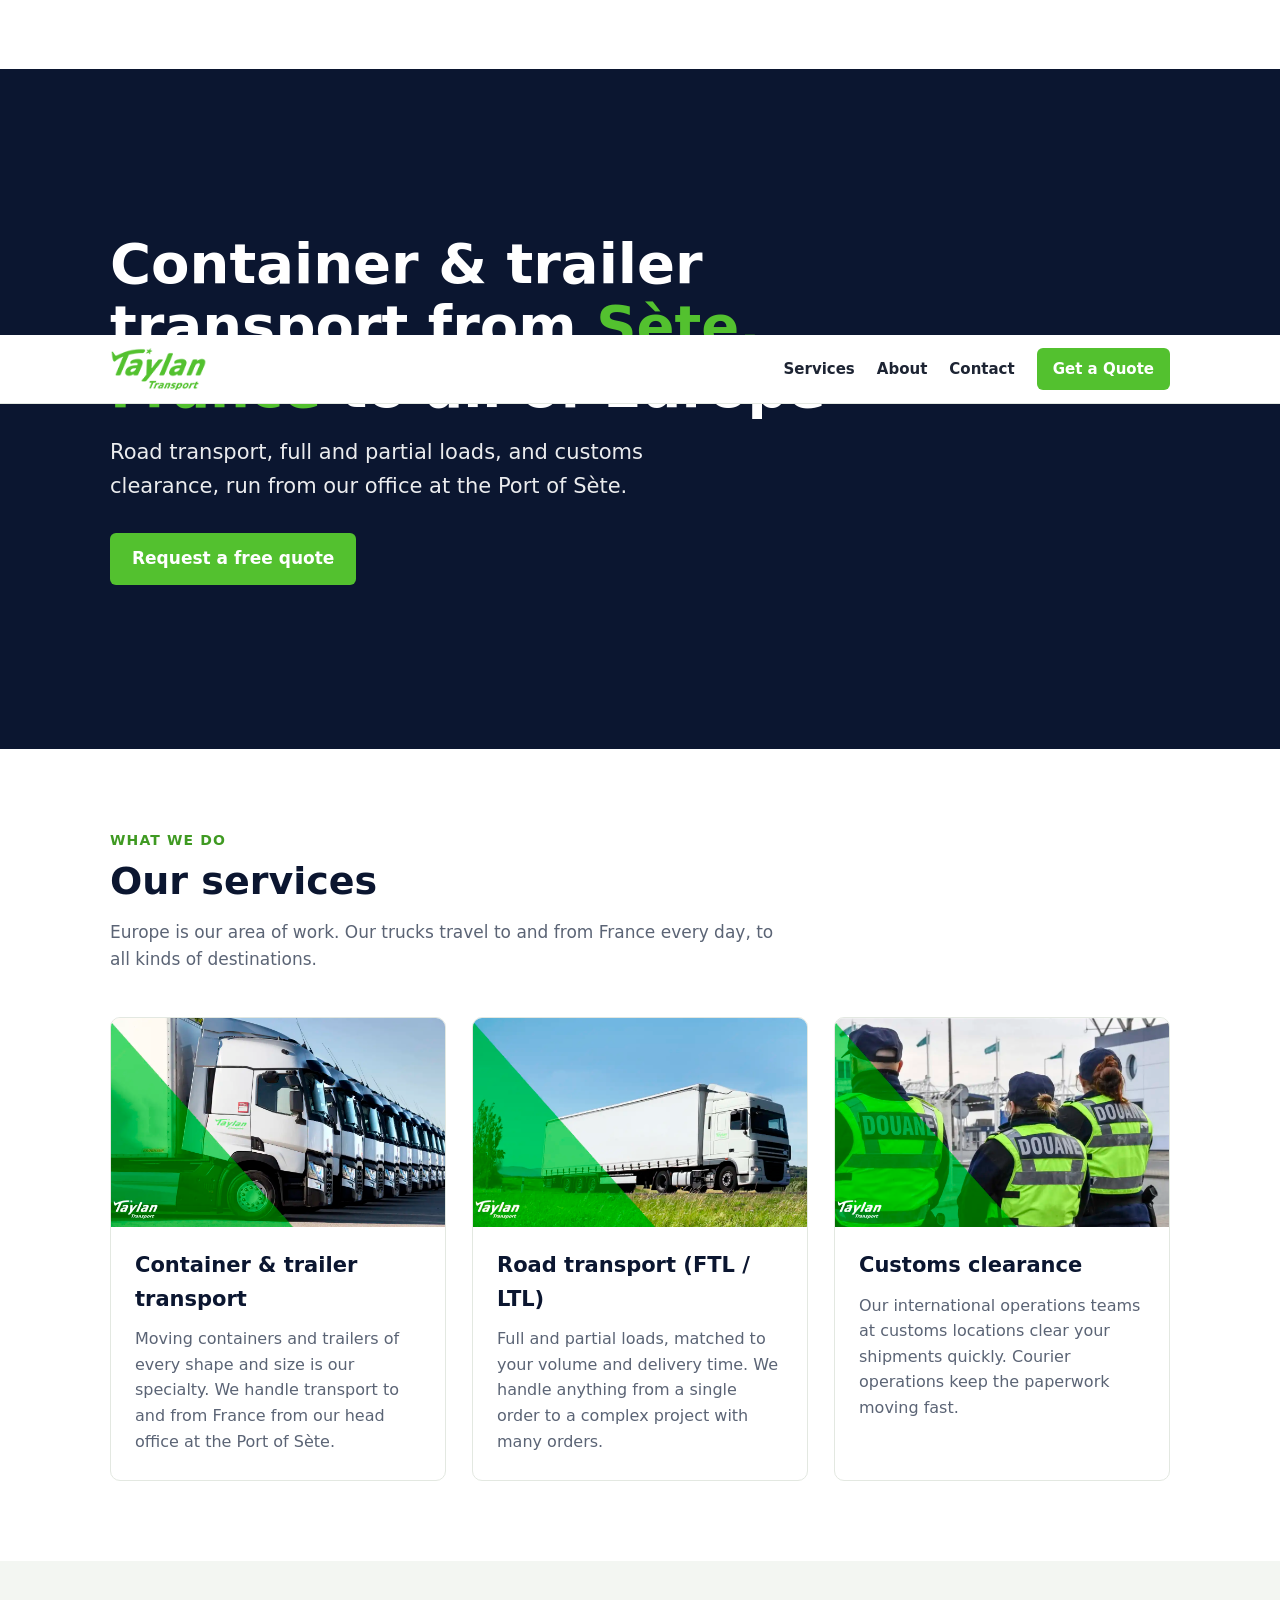
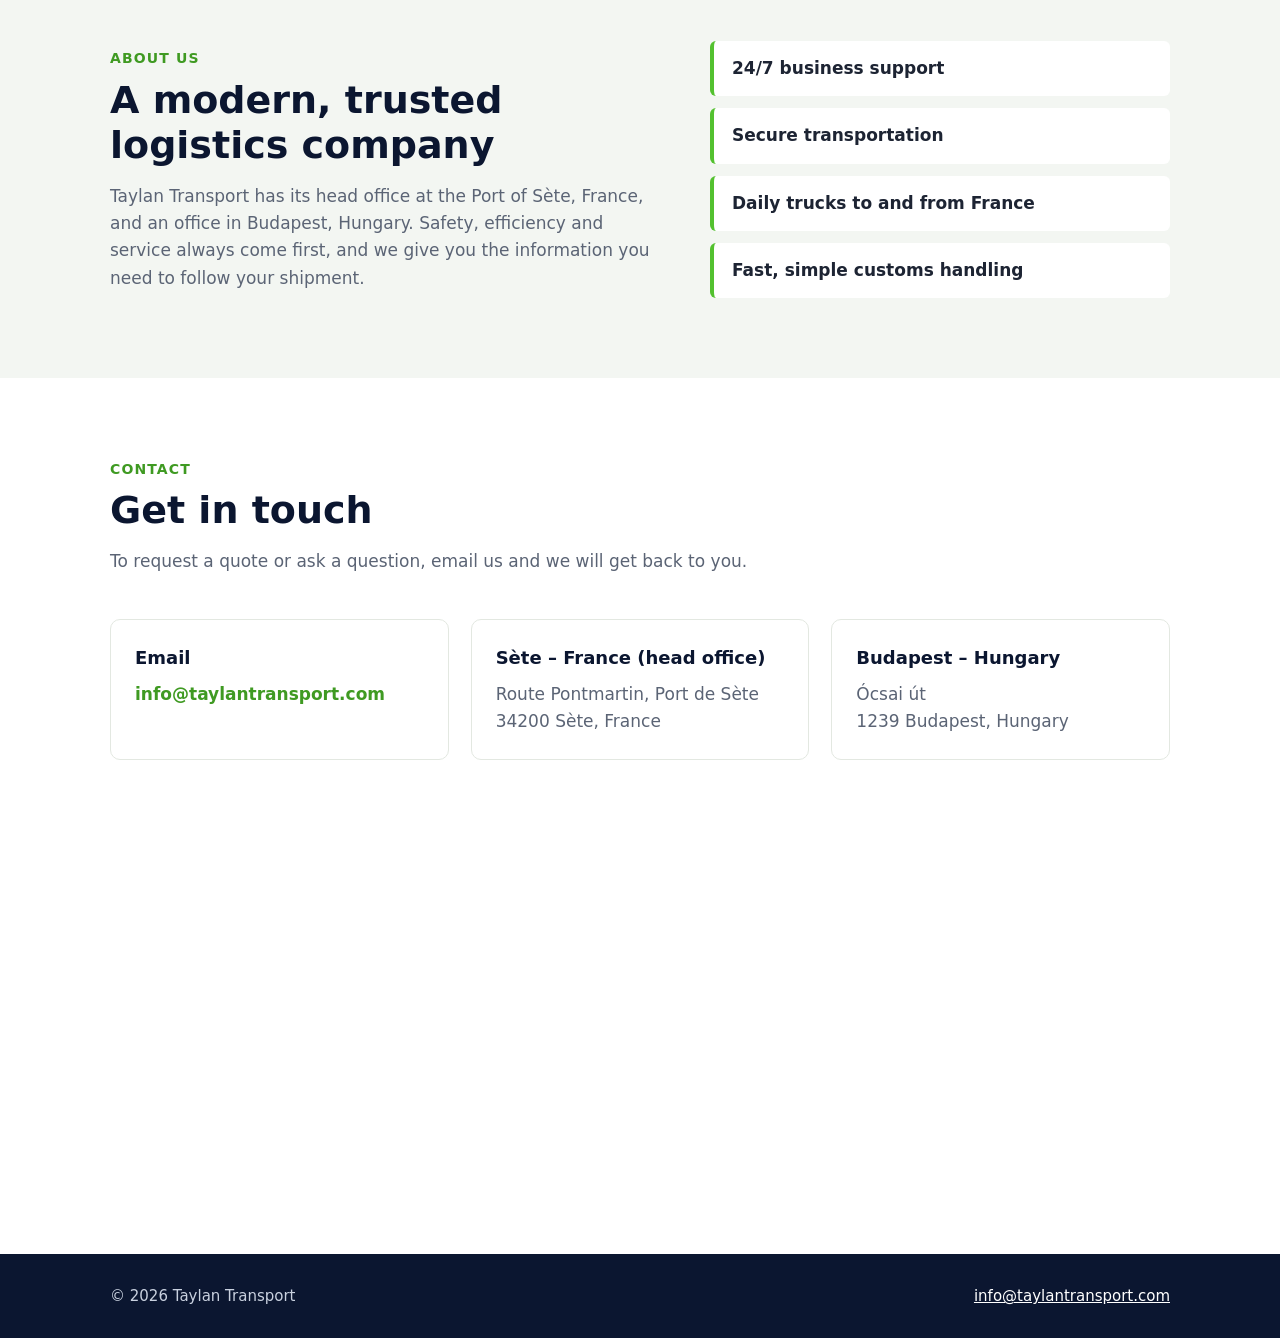
==== commit dce3618e: "Sade tek sayfa site: hizmetler, hakkimizda, iletisim; calismayan sablon parcalari kaldirildi Co-Auth" ====
--- a/get-a-quote.html
+++ b/get-a-quote.html
@@ -1,428 +1,10 @@
 <!doctype html>
-<html lang="zxx">
-    <head>
-		<!-- Required meta tags -->
-		<meta charset="utf-8">
-		<meta name="viewport" content="width=device-width, initial-scale=1, shrink-to-fit=no">
-
-		<!-- Bootstrap Min CSS --> 
-		<link rel="stylesheet" href="assets/css/bootstrap.min.css">
-		<!-- Owl Theme Default Min CSS --> 
-		<link rel="stylesheet" href="assets/css/owl.theme.default.min.css">
-		<!-- Owl Carousel Min CSS --> 
-		<link rel="stylesheet" href="assets/css/owl.carousel.min.css">
-		<!-- Animate Min CSS --> 
-		<link rel="stylesheet" href="assets/css/animate.min.css">
-		<!-- Boxicons Min CSS --> 
-		<link rel="stylesheet" href="assets/css/boxicons.min.css"> 
-		<!-- Magnific Popup Min CSS --> 
-		<link rel="stylesheet" href="assets/css/magnific-popup.min.css"> 
-		<!-- Flaticon CSS --> 
-		<link rel="stylesheet" href="assets/css/flaticon.css">
-		<!-- Meanmenu Min CSS -->
-		<link rel="stylesheet" href="assets/css/meanmenu.min.css">
-		<!-- Nice Select Min CSS -->
-		<link rel="stylesheet" href="assets/css/nice-select.min.css">
-		<!-- Odometer Min CSS-->
-		<link rel="stylesheet" href="assets/css/odometer.min.css">
-		<!-- Style CSS -->
-		<link rel="stylesheet" href="assets/css/style.css">
-		<!-- Responsive CSS -->
-		<link rel="stylesheet" href="assets/css/responsive.css">
-		
-		<!-- Favicon -->
-		<link rel="icon" type="image/png" href="assets/img/favicon.png">
-		<!-- Title -->
-		<title>Taylan Transpor - Logistics Company </title>
-    </head>
-
-    <body>
-		<!-- Start Preloader Area -->
-		<div class="preloader">
-			<div class="lds-ripple">
-				<div></div>
-				<div></div>
-			</div>
-		</div>
-		<!-- End Preloader Area -->
-		
-		<!-- Start Header Area -->
-		<header class="header-area">
-			<!-- Start Top Header -->
-			<div class="top-header top-header-two">
-				<div class="container">
-					<div class="row align-items-center">
-						<div class="col-lg-8 col-md-10">
-							<ul class="header-left-content">
-								<li>
-									<i class="bx bx-home"></i>
-									Budapest, Ócsai út, 1239 Hungary
-								</li>
-								<!--
-									<li>
-									<i class="bx bx-phone-call"></i>
-									<a href="tel:+1-(123)-456-7890">+1 (123) 456 7890</a>
-								</li> 
-							     -->
-								<li>
-									<i class="bx bx-envelope"></i>
-									<a href="mailto:info@taylantransport.com">info@taylantransport.com</a>
-								</li>
-							</ul>
-						</div>
-
-						<div class="col-lg-4 col-md-2">
-							<div class="header-right-content">
-								<ul class="flag-area">
-									<li class="flag-item-top">
-										<a href="#" class="flag-bar">
-											<img src="assets/img/flag/en.png" alt="Image">
-											<span>EN</span>
-										</a>
-
-										<ul class="flag-item-bottom">
-											<li class="flag-item">
-												<a href="#" class="flag-link">
-													<img src="assets/img/flag/turkiye.png" alt="Image">
-													TR 
-												</a>
-											</li>
-											<li class="flag-item">
-												<a href="#" class="flag-link">
-													<img src="assets/img/flag/fr.png" alt="Image">
-													FR
-												</a>
-											</li>
-										</ul>
-									</li>
-								</ul>
-							</div>
-						</div>
-					</div>
-				</div>
-			</div>
-			<!-- Start Top Header -->
-			
-			<!-- Start Navbar Area -->
-			<div class="navbar-area navbar-area-style-two">
-				<div class="mobile-nav">
-					<div class="container">
-						<div class="mobile-menu">
-							<div class="logo">
-								<a href="index.html">
-									<img src="assets/img/logo.png" alt="logo">
-								</a>
-							</div>
-						</div>
-					</div>
-				</div>
-	
-				<div class="desktop-nav">
-					<div class="container">
-						<nav class="navbar navbar-expand-md navbar-light">
-							<a class="navbar-brand" href="index.html">
-								<img src="assets/img/logo.png" alt="logo">
-							</a>
-	
-							<div class="collapse navbar-collapse mean-menu">
-								<ul class="navbar-nav m-auto">
-									<li class="nav-item">
-										<a href="index.html" class="nav-link">Home</a>
-									</li>
-			
-									<li class="nav-item">
-										<a href="services-style-one.html" class="nav-link">Services</a>
-									</li>
-			
-									<li class="nav-item">
-										<a href="#" class="nav-link">
-											Company
-											<i class="bx bx-chevron-down"></i>
-										</a>
-			
-										<ul class="dropdown-menu">
-											<li class="nav-item">
-												<a href="about-us.html" class="nav-link">About us</a>
-											</li>
-											<li class="nav-item">
-												<a href="global-location.html" class="nav-link">Global Location</a>
-											</li>
-											<li class="nav-item">
-												<a href="faq.html" class="nav-link">F.A.Q.</a>
-											</li>
-											<li class="nav-item">
-												<a href="terms-conditions.html" class="nav-link">Terms & Conditions</a>
-											</li>
-										</ul>
-									</li>
-			
-									
-			
-									
-									<li class="nav-item">
-										<a href="contact-us.html" class="nav-link">Contact Us</a>
-									</li>
-								</ul>
-								
-								<div class="others-option">
-									<div class="get-quote">
-										<a href="get-a-quote.html" class="default-btn">
-											<span>Get A Quote</span>
-										</a>
-									</div>
-								</div>
-							</div>
-						</nav>
-					</div>
-				</div>
-	
-				<div class="others-option-for-responsive">
-					<div class="container">
-						<div class="dot-menu">
-							<div class="inner">
-								<div class="circle circle-one"></div>
-								<div class="circle circle-two"></div>
-								<div class="circle circle-three"></div>
-							</div>
-						</div>
-						
-						<div class="container">
-							<div class="option-inner">
-								<div class="others-option justify-content-center d-flex align-items-center">
-									<div class="get-quote">
-										<a href="pricing-style-two.html" class="default-btn">
-											<span>Get A Quote</span>
-										</a>
-									</div>
-								</div>
-							</div>
-						</div>
-					</div>
-				</div>
-			</div>
-			<!-- End Navbar Area -->
-		</header>
-		<!-- End Header Area -->
-<!-- Start Track Area -->
-
-<section class="contact-info-area bg-color pt-100 pb-70">
-	<div class="container">
-		<div class="row">
-				<form id="raque_contact_form" method="post">
-					<label for="name">Name:</label>
-					<input type="text" id="name" name="name" required>
-					<br>
-					<label for="company">Company:</label>
-					<input type="text" id="company" name="company" required>
-					<br>
-					<label for="email">Email:</label>
-					<input type="email" id="email" name="email" required>
-					<br>
-					<label for="product_info">Product Information:</label>
-					<textarea id="product_info" name="product_info" required></textarea>
-					<br>
-					<label for="from_location">From Location:</label>
-					<select id="from_location" name="from_location" required>
-						<option value="">Select a location</option>
-						<option value="paris">Paris</option>
-						<option value="berlin">Berlin</option>
-						<option value="london">London</option>
-						<option value="rome">Rome</option>
-					</select>
-					<br>
-					<label for="to_location">To Location:</label>
-					<select id="to_location" name="to_location" required>
-						<option value="">Select a location</option>
-						<option value="paris">Paris</option>
-						<option value="berlin">Berlin</option>
-						<option value="london">London</option>
-						<option value="rome">Rome</option>
-					</select>
-					<br>
-					<label for="product_type">Product Type:</label>
-					<select id="product_type" name="product_type" required>
-						<option value="">Select a product type</option>
-						<option value="ADR">ADR</option>
-						<option value="FRIGO">FRIGO</option>
-						<option value="normal">Normal</option>
-					</select>
-					<br><br>
-					<input type="submit" id="submit" value="Submit">
-				</form>
-		
-	</div>
-	</div>
-</section>
-<!-- End Track Area -->
-<!-- Start Footer Area -->
-<footer class="footer-area pt-100 pb-70">
-    <div class="container">
-        <div class="row">
-            <div class="col-lg-3 col-md-6">
-                <div class="single-footer-widget">
-                    <a href="index.html" class="logo">
-                        <img src="assets/img/logo.png" alt="Image">
-                    </a>
-
-                    <p>Lorem ipsum dolor sit amet, consec tetur adipiscing elit, sed do eiusmod tempor incididunt ut labore et dolore magna aliqua consec.</p>
-
-                    <ul class="social-icon">
-                        <li>
-                            <a href="#">
-                                <i class="bx bxl-facebook"></i>
-                            </a>
-                        </li>
-                        <li>
-                            <a href="#">
-                                <i class="bx bxl-instagram"></i>
-                            </a>
-                        </li>
-                        <li>
-                            <a href="#">
-                                <i class="bx bxl-linkedin-square"></i>
-                            </a>
-                        </li>
-                        <li>
-                            <a href="#">
-                                <i class="bx bxl-twitter"></i>
-                            </a>
-                        </li>
-                    </ul>
-                </div>
-            </div>
-
-            <div class="col-lg-3 col-md-6">
-                <div class="single-footer-widget">
-                    <h3>Services</h3>
-
-                    <ul class="import-link">
-                        <li>
-                            <a href="#">Sea Freight</a>
-                        </li>
-                        <li>
-                            <a href="#">Air Freight</a>
-                        </li>
-                        <li>
-                            <a href="#">Road Freight</a>
-                        </li>
-                        <li>
-                            <a href="#">Local Delivery</a>
-                        </li>
-                        <li>
-                            <a href="#">Bus Freight</a>
-                        </li>
-                        <li>
-                            <a href="#">Car Freight</a>
-                        </li>
-                    </ul>
-                </div>
-            </div>
-
-            <div class="col-lg-3 col-md-6">
-                <div class="single-footer-widget">
-                    <h3>Company</h3>
-
-                    <ul class="import-link">
-                        <li>
-                            <a href="about-us.html">About Us</a>
-                        </li>
-                        <li>
-                            <a href="team.html">Team</a>
-                        </li>
-                        <li>
-                            <a href="faq.html">FAQ</a>
-                        </li>
-                        <li>
-                            <a href="blog-column-one.html">Blog</a>
-                        </li>
-                        <li>
-                            <a href="privacy-policy.html">Privacy Policy</a>
-                        </li>
-                        <li>
-                            <a href="terms-conditions.html">Terms And Conditions</a>
-                        </li>
-                    </ul>
-                </div>
-            </div>
-
-            <div class="col-lg-3 col-md-6">
-                <div class="single-footer-widget">
-                    <h3>Address</h3>
-
-                    <ul class="address">
-                        <li class="location">
-                            <i class="bx bxs-location-plus"></i>
-                            9170 Millbrook Rd, Newark, IL 60541 
-                        </li>
-                        <li>
-                            <i class="bx bxs-envelope"></i>
-                            <a href="mailto:hello@ezio.com">hello@ezio.com</a>
-                            <a href="mailto:info@ezio.com">info@ezio.com</a>
-                        </li>
-                        <li>
-                            <i class="bx bxs-phone-call"></i>
-                            <a href="tel:+1-(123)-456-7890">+1 (123) 456 7890</a>
-                            <a href="tel:+1-(514)-312-6678">+1 (514) 312-6678</a>
-                        </li>
-                    </ul>
-                </div>
-            </div>
-        </div>
-		</div>
-    </div>
-</footer>
-<!-- End Footer Area -->
-
-<!-- Start Copy Right Area -->
-<div class="copy-right-area">
-    <div class="container">
-        <p>
-            Copyright <i class="bx bx-copyright"></i>2021 Ezio. Designed By
-            <a href="https://hibootstrap.com/" target="_blank">HiBootstrap</a>
-        </p>
-    </div>
-</div>
-<!-- End Copy Right Area -->
-
-<!-- Start Go Top Area -->
-<div class="go-top">
-    <i class="bx bx-chevrons-up"></i>
-    <i class="bx bx-chevrons-up"></i>
-</div>
-<!-- End Go Top Area -->
-
-
-<!-- Jquery Min JS -->
-<script src="assets/js/jquery.min.js"></script>
-<!-- Bootstrap Bundle Min JS -->
-<script src="assets/js/bootstrap.bundle.min.js"></script>
-<!-- Meanmenu Min JS -->
-<script src="assets/js/meanmenu.min.js"></script>
-<!-- Wow Min JS -->
-<script src="assets/js/wow.min.js"></script>
-<!-- Owl Carousel Min JS -->
-<script src="assets/js/owl.carousel.min.js"></script>
-<!-- Nice Select Min JS -->
-<script src="assets/js/nice-select.min.js"></script>
-<!-- Magnific Popup Min JS -->
-<script src="assets/js/magnific-popup.min.js"></script>
-<!-- Jarallax Min JS --> 
-<script src="assets/js/jarallax.min.js"></script>
-<!-- Appear Min JS --> 
-<script src="assets/js/appear.min.js"></script>
-<!-- Odometer Min JS --> 
-<script src="assets/js/odometer.min.js"></script>
-<!-- Smoothscroll Min JS --> 
-<script src="assets/js/smoothscroll.min.js"></script>
-<!-- Form Validator Min JS -->
-<script src="assets/js/form-validator.min.js"></script>
-<!-- Contact JS -->
-<script src="assets/js/contact-form-script.js"></script>
-<!-- Raque Contact Form -->
-<script src="assets/js/raque_contact_form.js"></script>
-<!-- Ajaxchimp Min JS -->
-<script src="assets/js/ajaxchimp.min.js"></script>
-<!-- Custom JS -->
-<script src="assets/js/custom.js"></script>
-</body>
-</html>+<html lang="en">
+<head>
+<meta charset="utf-8">
+<meta http-equiv="refresh" content="0; url=/#contact">
+<link rel="canonical" href="https://taylantransport.com/#contact">
+<title>Taylan Transport</title>
+</head>
+<body><a href="/#contact">Taylan Transport – Contact</a></body>
+</html>
